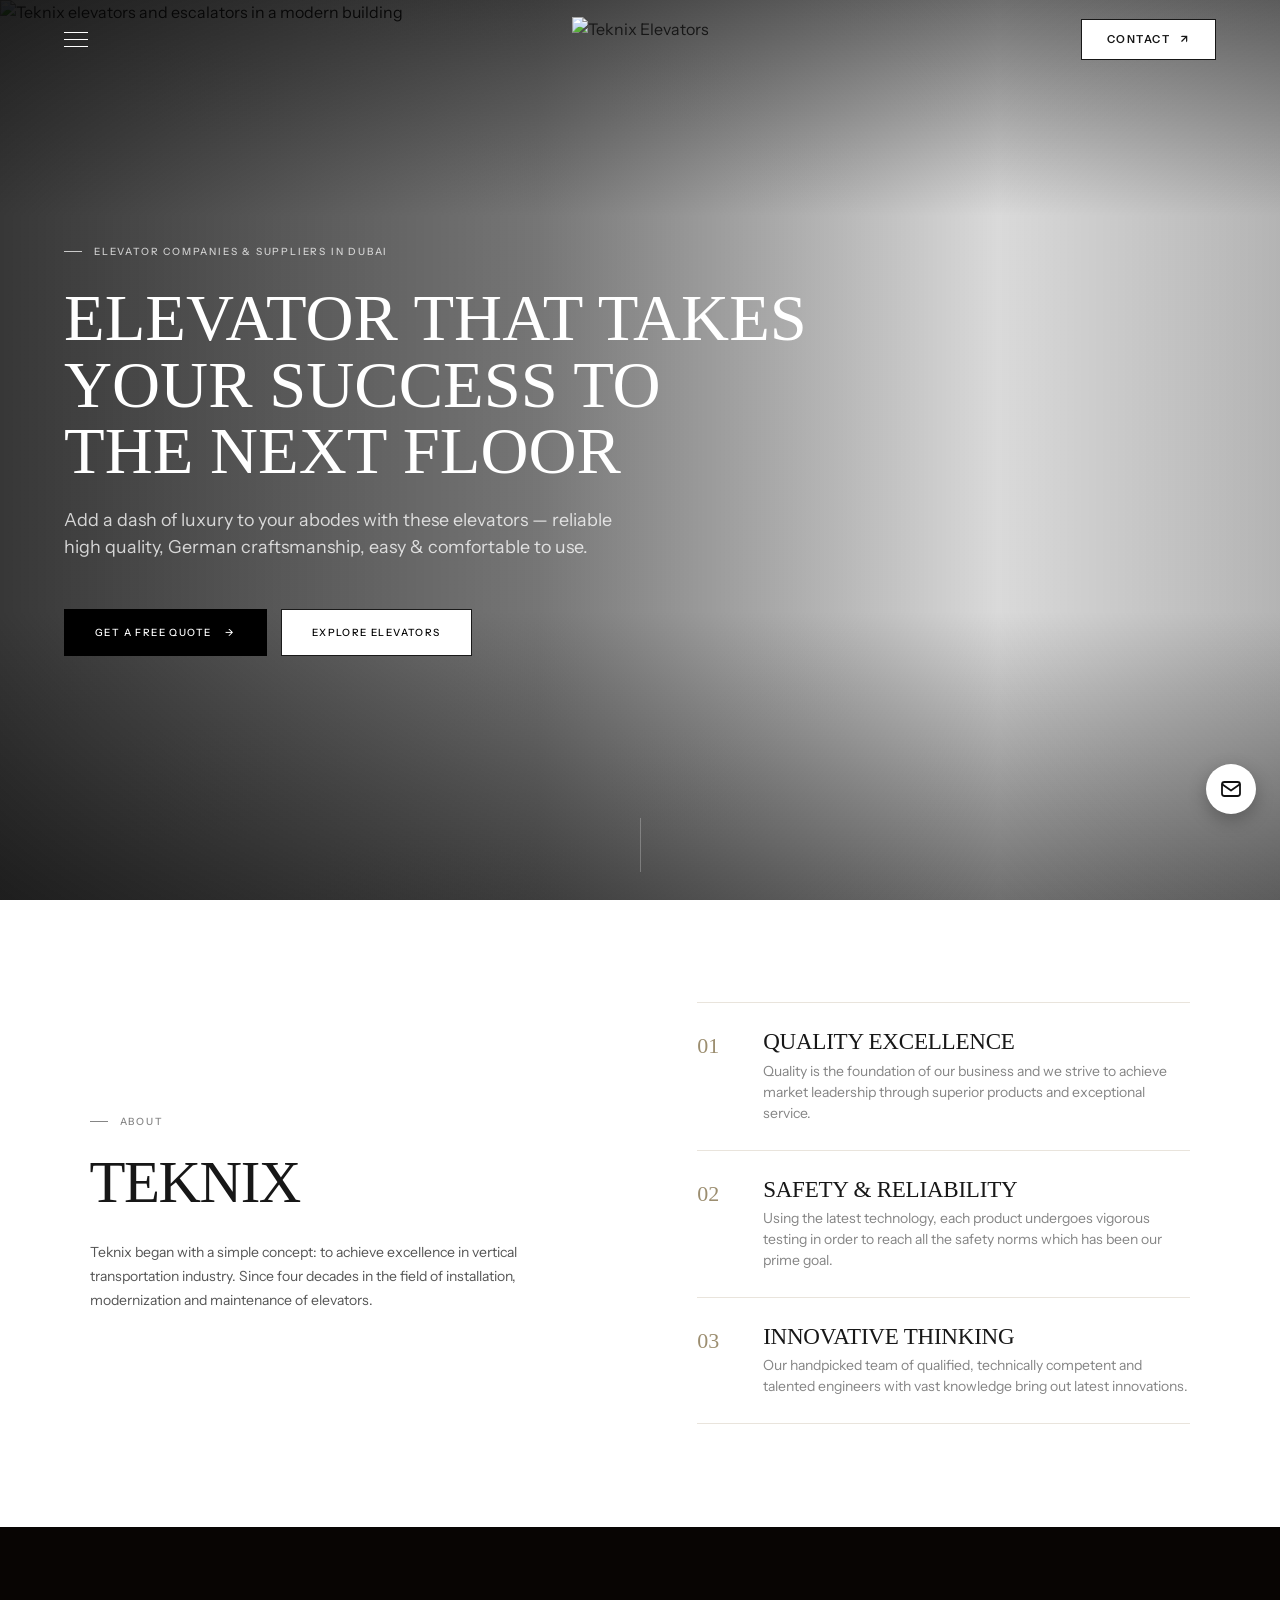
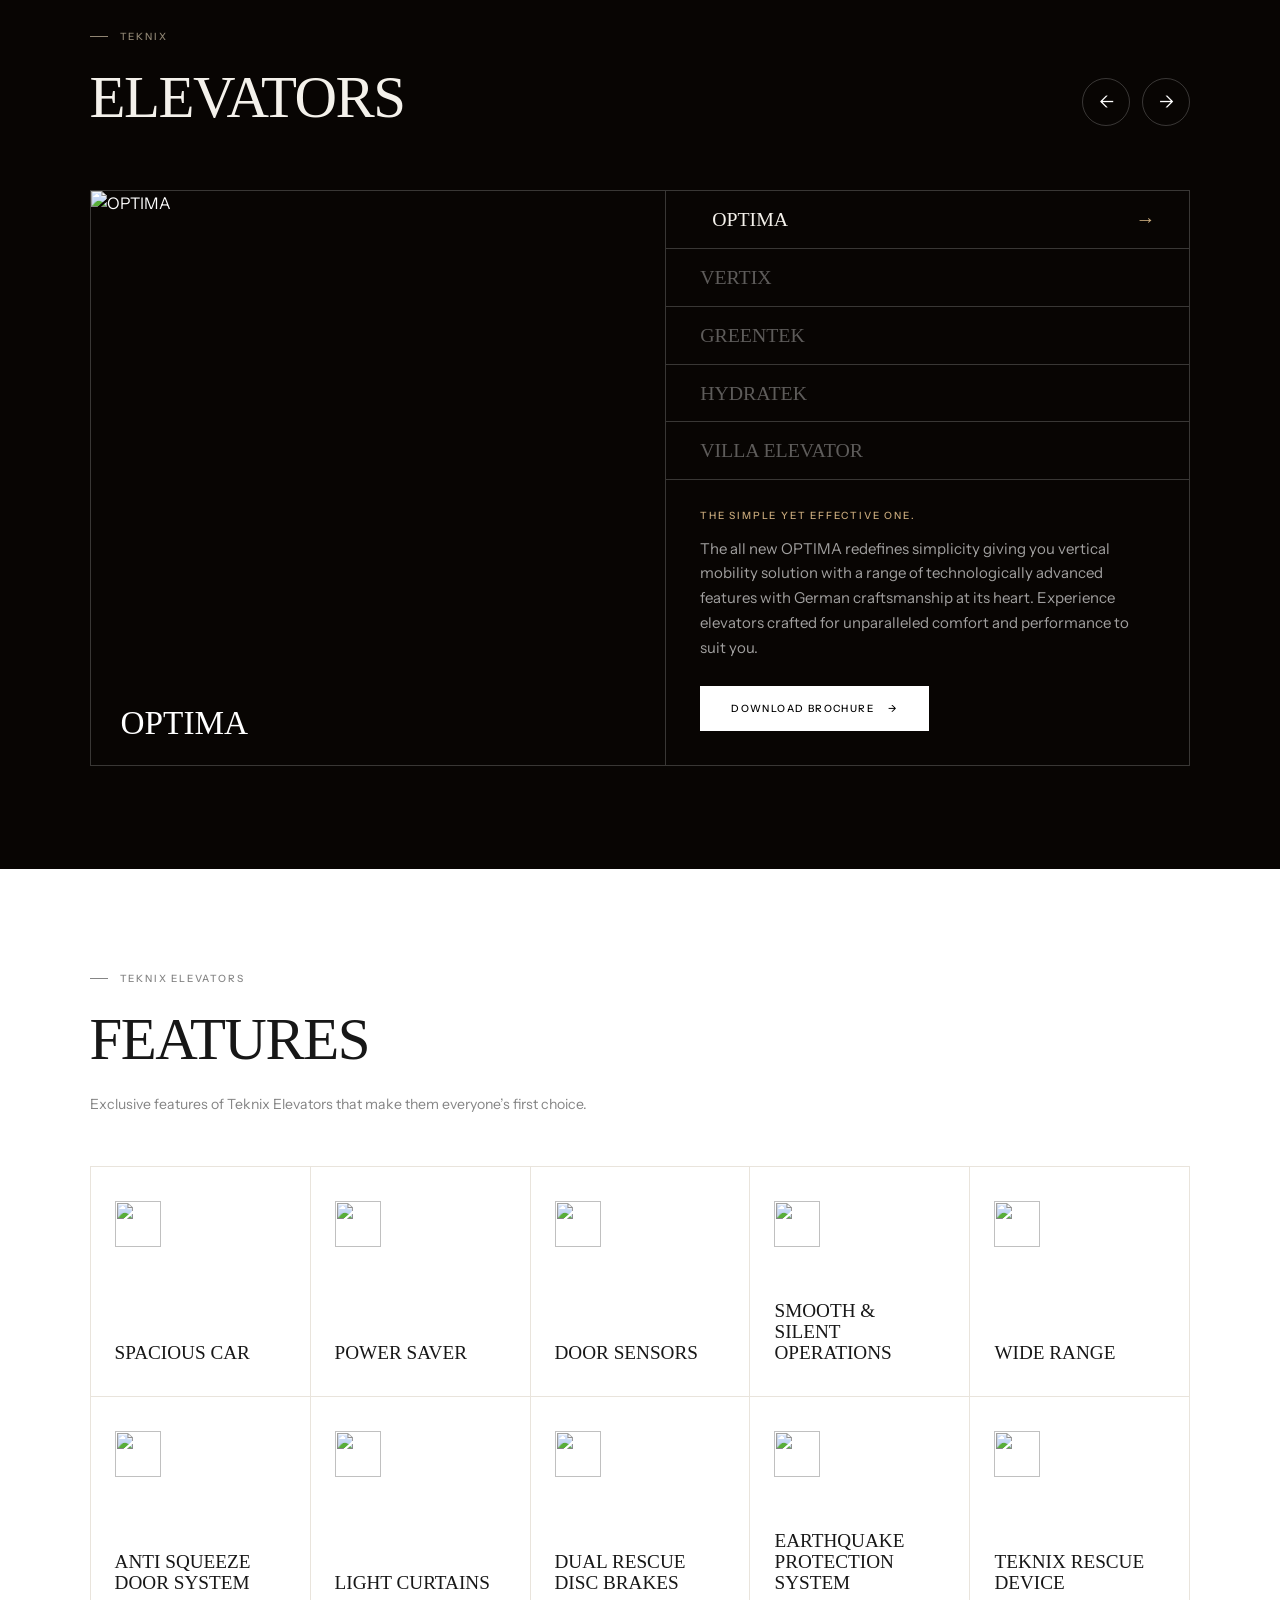
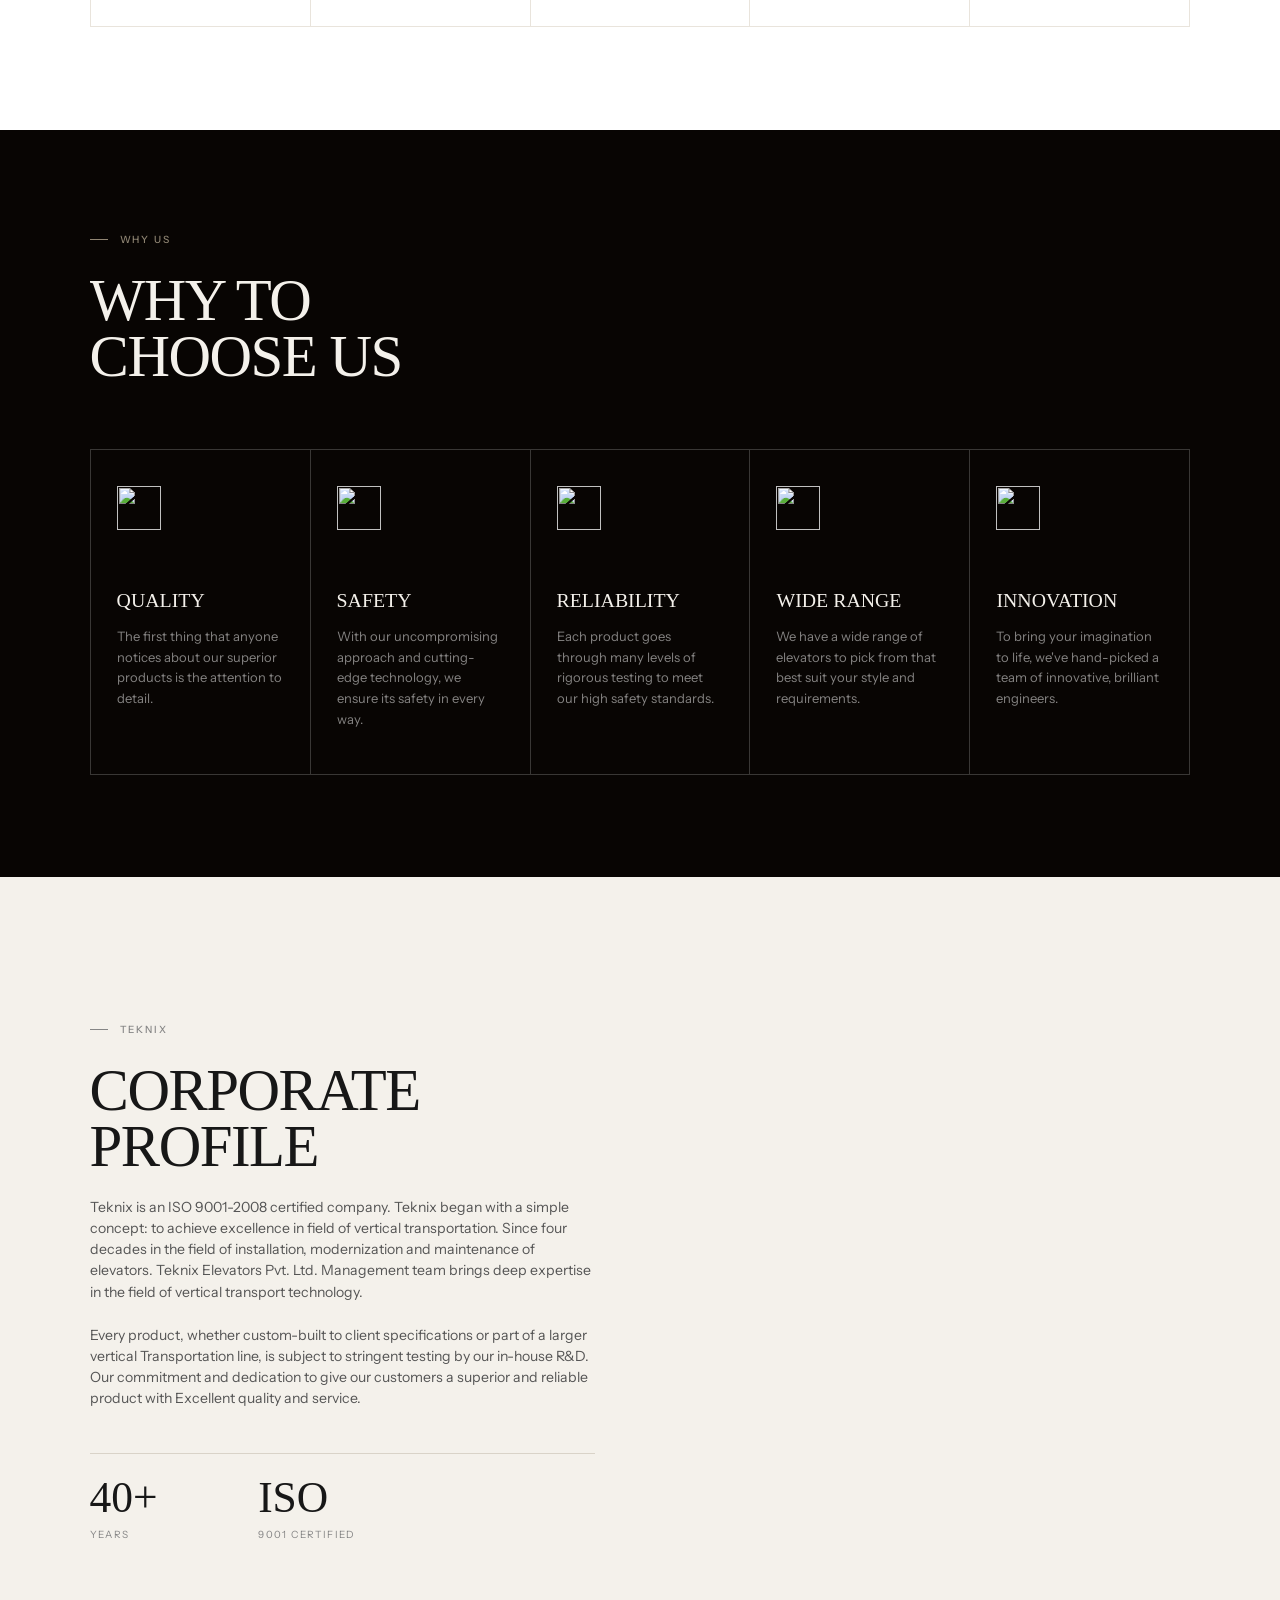
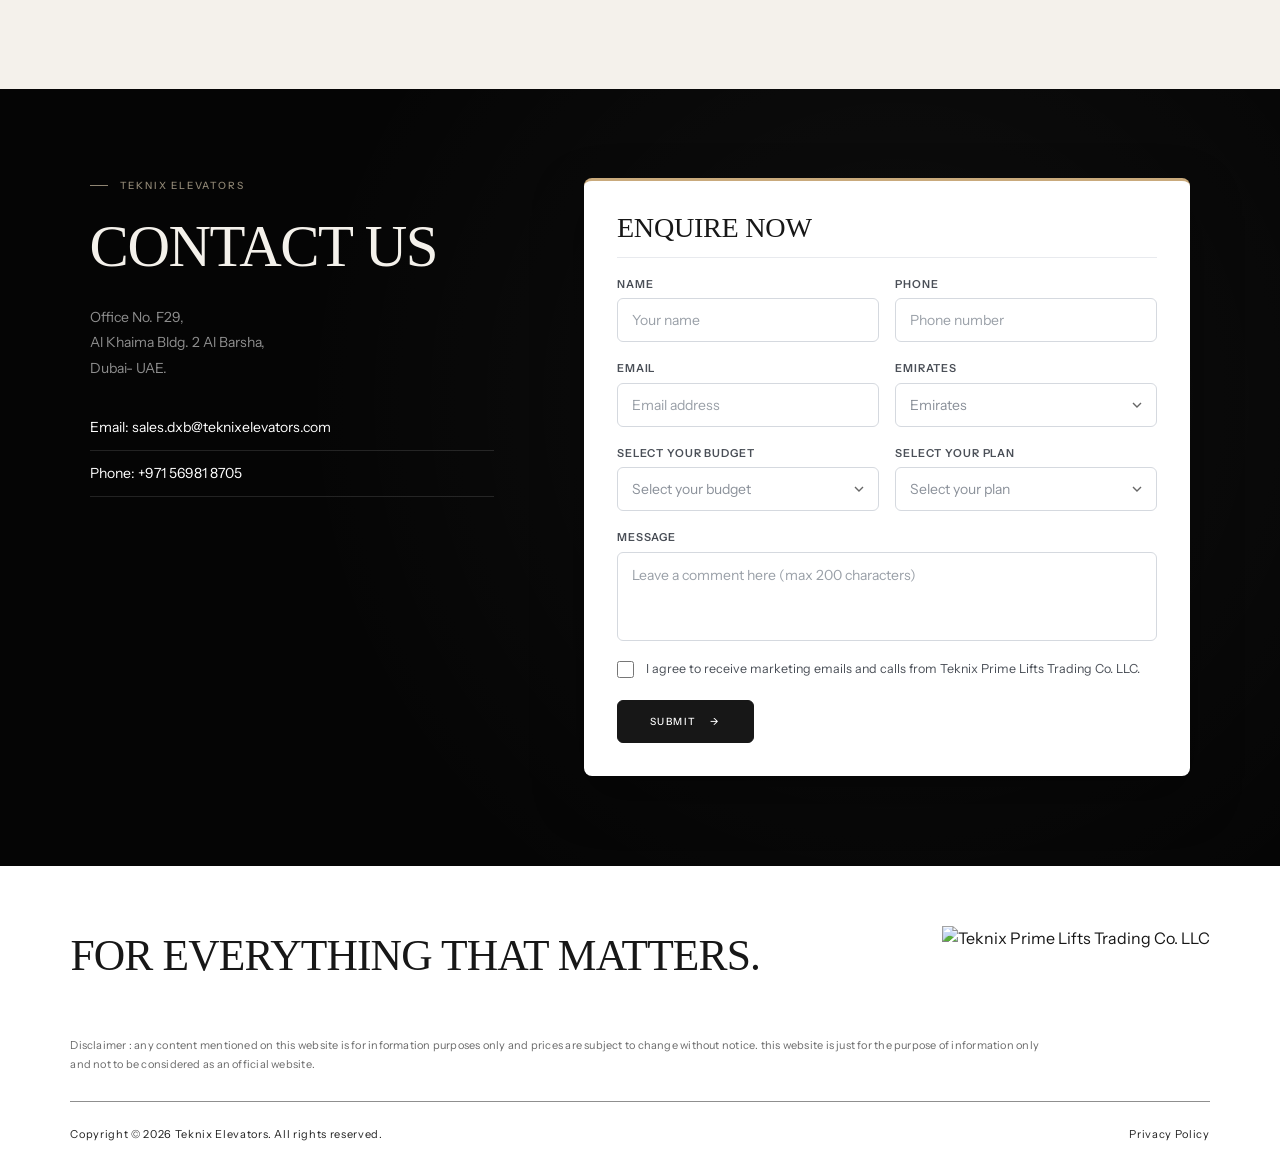
==== index.html @ 10944f8e "Changes completed" ====
<!DOCTYPE html>
<html lang="en">

<head>
    <meta charset="UTF-8">
    <meta name="viewport" content="width=device-width, initial-scale=1, viewport-fit=cover">
    <title>Elevator Companies In Dubai | Elevator Suppliers In Dubai</title>
    <meta name="description"
        content="Teknix Elevators is recognized among the top elevator companies in Dubai, UAE, known for high-quality products and reliable service,leading choice in the industry.">
    <meta name="keywords"
        content="elevator companies in Dubai,best elevator companies in dubai,Dubai Elevator Companies,Lift Suppliers In Dubai,commercial elevator companies in dubai,UAE Elevator companies">
    <meta name="robots" content="index,follow">
    <meta name="theme-color" content="#050505">
    <link rel="canonical" href="https://www.teknixelevators.com/uae_official_landingpage/" />

    <!-- Google tag (gtag.js) -->
    <script async src="https://www.googletagmanager.com/gtag/js?id=AW-11090469169"></script>
    <script>
        window.dataLayer = window.dataLayer || [];
        function gtag() { dataLayer.push(arguments); }
        gtag('js', new Date());
        gtag('config', 'AW-11090469169');
    </script>
    <!-- Taboola Pixel Code -->
    <script type='text/javascript'>
        window._tfa = window._tfa || [];
        window._tfa.push({notify: 'event', name: 'page_view', id: 1635290});
        !function (t, f, a, x) {
            if (!document.getElementById(x)) {
                t.async = 1; t.src = a; t.id = x; f.parentNode.insertBefore(t, f);
            }
        }(document.createElement('script'),
            document.getElementsByTagName('script')[0],
            '//cdn.taboola.com/libtrc/unip/1635290/tfa.js',
            'tb_tfa_script');
    </script>
    <!-- End of Taboola Pixel Code -->

    <link rel="preconnect" href="https://fonts.googleapis.com">
    <link rel="preconnect" href="https://fonts.gstatic.com" crossorigin>
    <link href="https://fonts.googleapis.com/css2?family=Instrument+Sans:wght@400;500;600;700&display=swap"
        rel="stylesheet">
    <link rel="preload" as="image" href="./icons/hero-banner.webp">
    <link rel="stylesheet" href="./style.css">
    <link rel="icon" href="./favicon.png" type="image/png">
    <link rel="shortcut icon" href="./favicon.ico" type="image/x-icon">
</head>

<body class="js-off">

    <!-- NAV -->
    <header class="nav" id="nav" data-s="top">
        <button class="burger" id="burger" aria-label="Open menu"><i></i><i></i><i></i></button>
        <a href="#top" class="logo" aria-label="Teknix Elevators"><img src="./icons/logo.png" alt="Teknix Elevators"></a>
        <a href="#contact" class="nc open-form"><span>CONTACT</span><span>↗</span></a>
    </header>
    <div class="drawer" id="drawer">
        <div class="bd" data-close></div>
        <aside class="pn">
            <div class="hd"><button class="cls" data-close aria-label="Close menu"><i></i><i></i></button><img
                    src="./icons/footer-logo.png" alt="Teknix" height="40"></div>
            <ul>
                <li><a href="#top" data-close>Home</a></li>
                <li><a href="#about" data-close>About</a></li>
                <li><a href="#elevators" data-close>Elevators</a></li>
                <li><a href="#features" data-close>Features</a></li>
                <li><a href="#why" data-close>Why Us</a></li>
                <li><button class="open-form" data-close>Contact</button></li>
            </ul>
        </aside>
    </div>

    <main id="top">
        <!-- HERO -->
        <section class="hero">
            <div class="bg"><img src="./icons/hero-banner.webp" alt="Teknix elevators and escalators in a modern building"></div>
            <div class="in">
                <div class="eyebrow rv">Elevator Companies &amp; Suppliers in Dubai</div>
                <h1 class="ln"><span class="mask"><span style="--i:0">Elevator that takes</span></span><span class="mask"><span style="--i:1">your success to</span></span><span class="mask"><span style="--i:2">the next floor</span></span></h1>
                <p class="rv" style="--d:.3s">Add a dash of luxury to your abodes with these elevators — reliable high quality, German craftsmanship, easy &amp; comfortable to use.</p>
                <div class="cta rv" style="--d:.45s">
                    <button class="btn blk open-form"><span class="l">Get a Free Quote</span><span
                            class="ar l">→</span></button>
                    <a href="#elevators" class="btn"><span class="l">Explore Elevators</span></a>
                </div>
            </div>
            <span class="scroll"></span>
        </section>

        <!-- ABOUT -->
        <section class="sec welcome" id="about">
            <div class="copy">
                <div class="eyebrow rv">About</div>
                <h2 class="t ln"><span class="mask"><span style="--i:0">Teknix</span></span></h2>
                <p class="rv">Teknix began with a simple concept: to achieve excellence in vertical transportation industry. Since four decades in the field of installation, modernization and maintenance of elevators.</p>
            </div>
            <div class="pillars">
                <div class="pillar rv"><b>01</b>
                    <h3>Quality Excellence</h3>
                    <p>Quality is the foundation of our business and we strive to achieve market leadership through superior products and exceptional service.</p>
                </div>
                <div class="pillar rv" style="--d:.1s"><b>02</b>
                    <h3>Safety &amp; Reliability</h3>
                    <p>Using the latest technology, each product undergoes vigorous testing in order to reach all the safety norms which has been our prime goal.</p>
                </div>
                <div class="pillar rv" style="--d:.2s"><b>03</b>
                    <h3>Innovative Thinking</h3>
                    <p>Our handpicked team of qualified, technically competent and talented engineers with vast knowledge bring out latest innovations.</p>
                </div>
            </div>
        </section>

        <section class="sec dark prod" id="elevators" data-viewer="elv">
            <div class="head">
                <div>
                    <div class="eyebrow rv">Teknix</div>
                    <h2 class="t ln"><span class="mask"><span style="--i:0">Elevators</span></span></h2>
                </div>
                <div class="ctl rv"><button class="vprev" aria-label="Previous">←</button><button class="vnext" aria-label="Next">→</button></div>
            </div>
            <div class="pgrid rv">
                <div class="pimg"><img class="vimg" src="./icons/elv-1.webp" alt="OPTIMA" loading="lazy">
                    <div class="tag">OPTIMA</div>
                </div>
                <div class="pinfo">
                    <ul class="tabs" role="tablist"><li role="tab" tabindex="0" data-i="0" data-img="./icons/elv-1.webp" class="on">OPTIMA</li><li role="tab" tabindex="0" data-i="1" data-img="./icons/elv-2.webp">VERTIX</li><li role="tab" tabindex="0" data-i="2" data-img="./icons/elv-3.webp">GREENTEK</li><li role="tab" tabindex="0" data-i="3" data-img="./icons/elv-4.webp">HYDRATEK</li><li role="tab" tabindex="0" data-i="4" data-img="./icons/elv-5.webp">VILLA ELEVATOR</li></ul>
                    <div class="pdesc">
                        <div class="pstack"><div class="pd on"><span class="sub">The simple yet effective one.</span>The all new OPTIMA redefines simplicity giving you vertical mobility solution with a range of technologically advanced features with German craftsmanship at its heart. Experience elevators crafted for unparalleled comfort and performance to suit you.</div><div class="pd"><span class="sub">Where technology meets comfort.</span>The all new next generation enviro-friendly VERTIX range of elevators from Teknix in collaboration with SRH aufzuge GmbH brings you the ultimate German technology and craftsmanship with all the essential features and giving you an unparalleled comfort ride.</div><div class="pd"><span class="sub">Time to see the world from a new perspective.</span>Teknix GREENTEK is a new generation elevators made with finest German craftsmanship and years of research and development that has gone into the minutest detail to make it technological marvel.</div><div class="pd"><span class="sub">Fluidic and stylish elevator ride.</span>Teknix Hydratek is a new Generation vertical transportation system based on advanced progressive Fluid dynamics, researched and developed with the finest German Technology and Italian Craftsmanship.</div><div class="pd"><span class="sub">Dive into luxury and comfort.</span>TEKNIX VILLA ELEVATORS are specially designed for residential use; incorporating a mix of technology, aesthetics and craftsmanship to provide an essential service to homes whose residents have impaired mobility.</div></div>
                        <button class="btn wht open-form"><span class="l">Download Brochure</span><span class="ar l">→</span></button>
                    </div>
                </div>
            </div>
        </section>

        <!-- FEATURES -->
        <section class="sec" id="features">
            <div class="eyebrow rv">Teknix Elevators</div>
            <h2 class="t ln"><span class="mask"><span style="--i:0">Features</span></span></h2>
            <p class="lede rv">Exclusive features of Teknix Elevators that make them everyone’s first choice.</p>
            <div class="fgrid">
                <div class="fc rv"><span class="ic"><img class="d" src="./icons/feature1.png" alt=""><img class="l" src="./icons/feature1-l.png" alt=""></span>
                    <h3>Spacious Car</h3>
                </div>
                <div class="fc rv" style="--d:0.05s"><span class="ic"><img class="d" src="./icons/feature2.png" alt=""><img class="l" src="./icons/feature2-l.png" alt=""></span>
                    <h3>Power Saver</h3>
                </div>
                <div class="fc rv" style="--d:0.1s"><span class="ic"><img class="d" src="./icons/feature3.png" alt=""><img class="l" src="./icons/feature3-l.png" alt=""></span>
                    <h3>Door Sensors</h3>
                </div>
                <div class="fc rv" style="--d:0.15s"><span class="ic"><img class="d" src="./icons/feature4.png" alt=""><img class="l" src="./icons/feature4-l.png" alt=""></span>
                    <h3>Smooth &amp; Silent operations</h3>
                </div>
                <div class="fc rv" style="--d:0.2s"><span class="ic"><img class="d" src="./icons/feature5.png" alt=""><img class="l" src="./icons/feature5-l.png" alt=""></span>
                    <h3>Wide Range</h3>
                </div>
                <div class="fc rv"><span class="ic"><img class="d" src="./icons/feature6.png" alt=""><img class="l" src="./icons/feature6-l.png" alt=""></span>
                    <h3>Anti Squeeze Door System</h3>
                </div>
                <div class="fc rv" style="--d:0.05s"><span class="ic"><img class="d" src="./icons/feature7.png" alt=""><img class="l" src="./icons/feature7-l.png" alt=""></span>
                    <h3>Light Curtains</h3>
                </div>
                <div class="fc rv" style="--d:0.1s"><span class="ic"><img class="d" src="./icons/feature8.png" alt=""><img class="l" src="./icons/feature8-l.png" alt=""></span>
                    <h3>Dual rescue disc brakes</h3>
                </div>
                <div class="fc rv" style="--d:0.15s"><span class="ic"><img class="d" src="./icons/feature9.png" alt=""><img class="l" src="./icons/feature9-l.png" alt=""></span>
                    <h3>Earthquake Protection System</h3>
                </div>
                <div class="fc rv" style="--d:0.2s"><span class="ic"><img class="d" src="./icons/feature10.png" alt=""><img class="l" src="./icons/feature10-l.png" alt=""></span>
                    <h3>Teknix rescue device</h3>
                </div>
            </div>
        </section>

        <!-- WHY -->
        <section class="sec dark" id="why">
            <div class="eyebrow rv">Why Us</div>
            <h2 class="t ln"><span class="mask"><span style="--i:0">Why To</span></span><span class="mask"><span style="--i:1">Choose Us</span></span></h2>
            <div class="wgrid">
                <div class="wc rv"><img src="./icons/why1.png" alt="">
                    <h3>Quality</h3>
                    <p>The first thing that anyone notices about our superior products is the attention to detail.</p>
                </div>
                <div class="wc rv" style="--d:0.07s"><img src="./icons/why2.png" alt="">
                    <h3>Safety</h3>
                    <p>With our uncompromising approach and cutting-edge technology, we ensure its safety in every way.</p>
                </div>
                <div class="wc rv" style="--d:0.14s"><img src="./icons/why3.png" alt="">
                    <h3>Reliability</h3>
                    <p>Each product goes through many levels of rigorous testing to meet our high safety standards.</p>
                </div>
                <div class="wc rv" style="--d:0.21s"><img src="./icons/why4.png" alt="">
                    <h3>Wide range</h3>
                    <p>We have a wide range of elevators to pick from that best suit your style and requirements.</p>
                </div>
                <div class="wc rv" style="--d:0.28s"><img src="./icons/why5.png" alt="">
                    <h3>Innovation</h3>
                    <p>To bring your imagination to life, we've hand-picked a team of innovative, brilliant engineers.</p>
                </div>
            </div>
        </section>

        <!-- CORPORATE -->
        <section class="sec corp" id="corporate">
            <div class="txt">
                <div class="eyebrow rv">Teknix</div>
                <h2 class="t ln"><span class="mask"><span style="--i:0">Corporate</span></span><span class="mask"><span style="--i:1">Profile</span></span></h2>
                <p class="rv">Teknix is an ISO 9001-2008 certified company. Teknix began with a simple concept: to achieve excellence in field of vertical transportation. Since four decades in the field of installation, modernization and maintenance of elevators. Teknix Elevators Pvt. Ltd. Management team brings deep expertise in the field of vertical transport technology.</p>
                <p class="rv">Every product, whether custom-built to client specifications or part of a larger vertical Transportation line, is subject to stringent testing by our in-house R&amp;D. Our commitment and dedication to give our customers a superior and reliable product with Excellent quality and service.</p>
                <div class="stats rv">
                    <div><b>40+</b><span>Years</span></div>
                    <div><b>ISO</b><span>9001 Certified</span></div>
                </div>
            </div>
            <div class="im ri" data-ri><img src="./icons/corp-profile.webp" alt="People using Teknix elevators" loading="lazy"></div>
        </section>

        <!-- CONTACT -->
        <section class="contact" id="contact">
            <div class="cinfo">
                <div class="eyebrow rv" style="color:rgba(190,177,153,.75)">Teknix Elevators</div>
                <h2 class="t ln" style="color:var(--cream)"><span class="mask"><span style="--i:0">Contact Us</span></span></h2>
                <address class="rv">Office No. F29,<br>Al Khaima Bldg. 2 Al Barsha,<br>Dubai- UAE.</address>
                <div class="rv">
                    <a class="row" href="mailto:sales.dxb@teknixelevators.com">Email: sales.dxb@teknixelevators.com</a>
                    <a class="row" href="tel:+971569818705">Phone: +971 56981 8705</a>
                </div>
            </div>
            <form class="form rv" id="footer-form" name="footer-form" novalidate></form>
        </section>
    </main>

    <!-- FOOTER -->
    <footer class="foot">
        <div class="top">
            <h2>For everything that matters.</h2><img src="./icons/footer-logo.png" alt="Teknix Prime Lifts Trading Co. LLC">
        </div>
        <p class="disc">Disclaimer : any content mentioned on this website is for information purposes only and prices are subject to change without notice. this website is just for the purpose of information only and not to be considered as an official website.</p>
        <div class="bot"><span>Copyright © 2026 Teknix Elevators. All rights reserved.</span><a
                href="https://www.teknixelevators.com/privacy-policy" target="_blank" rel="noopener">Privacy Policy</a>
        </div>
    </footer>

    <!-- POPUP FORM -->
    <div class="mo" id="modal" aria-hidden="true">
        <div class="mc" role="dialog" aria-modal="true" aria-label="Enquire Now">
            <button class="mx" id="mx" aria-label="Close">×</button>
            <div class="eyebrow" style="color:rgba(190,177,153,.75)">Brochure &amp; Quote</div>
            <h2>Enquire Now</h2>
            <p>Share a few details and our team will get back to you.</p>
            <form class="form" id="popup-form" name="popup-form" novalidate></form>
        </div>
    </div>

    <button class="mail open-form" type="button" aria-label="Send an enquiry">
        <svg viewBox="0 0 24 24" width="24" height="24" fill="none" stroke="#111" stroke-width="1.8"
            stroke-linecap="round" stroke-linejoin="round">
            <rect x="3" y="5" width="18" height="14" rx="2.5" />
            <path d="M3.5 7.5l8.5 6 8.5-6" />
        </svg>
    </button>

    <script src="./script.js"></script>
</body>

</html>
---- style.css ----
@font-face {
    font-family: "Alta";
    src: url("./fonts/Alta_light.otf") format("opentype");
    font-weight: 300;
    font-display: swap
}

@font-face {
    font-family: "Alta";
    src: url("./fonts/Alta_regular.otf") format("opentype");
    font-weight: 400;
    font-display: swap
}

:root {
    --ink: #171717;
    --dark: #080503;
    --black: #050505;
    --cream: #f4f1eb;
    --gold: #9c8e70;
    --gold2: #c9aa7c;
    --mute: #858585;
    --line: rgba(255, 255, 255, .2);
    --ease: cubic-bezier(.22, 1, .36, 1);
    --ease2: cubic-bezier(.65, 0, .35, 1);
    --serif: "Alta", serif;
    --sans: "Instrument Sans", sans-serif;
    --pad: clamp(24px, 7vw, 135px)
}

* {
    margin: 0;
    padding: 0;
    box-sizing: border-box
}

html {
    scroll-behavior: smooth;
    -webkit-text-size-adjust: 100%
}

body {
    font-family: var(--sans);
    color: var(--ink);
    background: #fff;
    overflow-x: hidden;
    line-height: 1.5
}

img {
    display: block;
    max-width: 100%
}

a {
    color: inherit;
    text-decoration: none
}

button {
    font-family: inherit;
    cursor: pointer
}

body.lock {
    overflow: hidden
}

/* shared */
.eyebrow {
    display: flex;
    align-items: center;
    gap: 12px;
    font-size: 10px;
    letter-spacing: .18em;
    text-transform: uppercase;
    font-weight: 500;
    color: var(--mute);
    margin-bottom: 26px
}

.eyebrow:before {
    content: "";
    width: 18px;
    height: 1px;
    background: currentColor
}

.dark .eyebrow {
    color: rgba(190, 177, 153, .75)
}

.center .eyebrow {
    justify-content: center
}

.center .eyebrow:after {
    content: "";
    width: 18px;
    height: 1px;
    background: currentColor
}

h2.t {
    font-family: var(--serif);
    font-weight: 400;
    text-transform: uppercase;
    font-size: clamp(40px, 4.6vw, 76px);
    line-height: .95;
    letter-spacing: -.025em
}

.dark {
    background: var(--dark);
    color: #fff
}

.dark h2.t {
    color: var(--cream)
}

.sec {
    padding: clamp(70px, 8vw, 140px) var(--pad)
}

.lede {
    font-size: clamp(14px, 1.1vw, 17px);
    color: var(--mute);
    max-width: 520px;
    margin-top: 26px
}

.dark .lede {
    color: rgba(255, 255, 255, .55)
}

.mask {
    display: block;
    overflow: hidden
}

.mask>span {
    display: block
}

.btn {
    position: relative;
    display: inline-flex;
    align-items: center;
    justify-content: center;
    gap: 14px;
    overflow: hidden;
    isolation: isolate;
    border: 1px solid #1a1a1a;
    background: #fff;
    color: #000;
    padding: 15px 30px;
    font-size: 10px;
    font-weight: 500;
    letter-spacing: .14em;
    text-transform: uppercase;
    transition: color .4s, background .4s, transform .35s
}

.btn .fill {
    position: absolute;
    z-index: -1;
    width: 250%;
    aspect-ratio: 1;
    border-radius: 50%;
    background: #1a1a1a;
    transform: translate(-50%, -50%) scale(0);
    pointer-events: none
}

.btn span.l {
    position: relative
}

.btn .ar {
    transition: transform .35s
}

.btn:hover .ar {
    transform: translateX(5px)
}

.btn:hover {
    color: #fff
}

.btn.blk {
    background: #000;
    color: #fff;
    border-color: #000
}

.btn.blk .fill {
    background: #fff
}

.btn.blk:hover {
    color: #000
}

.btn.wht {
    border-color: #fff
}

.dark .btn.wht:hover {
    color: #fff;
    border-color: #fff
}

.dark .btn.wht .fill {
    background: #000
}

/* nav */
.nav {
    position: fixed;
    inset: 0 0 auto 0;
    height: 80px;
    padding: 0 5%;
    display: grid;
    grid-template-columns: 1fr auto 1fr;
    align-items: center;
    z-index: 2000;
    transition: transform .55s var(--ease2), background .4s, border-color .4s;
    border-bottom: 1px solid transparent
}

.nav[data-s=hidden] {
    transform: translateY(-100%)
}

.nav[data-s=revealed] {
    background: var(--black);
    border-color: rgba(255, 255, 255, .08)
}

.nav .logo img {
    height: 44px;
    width: auto
}

.nav .logo .w {
    display: none
}

.nav[data-s=revealed] .logo .w {
    display: block
}

.nav[data-s=revealed] .logo .b {
    display: none
}

.burger {
    width: 32px;
    height: 32px;
    display: flex;
    flex-direction: column;
    justify-content: center;
    align-items: flex-start;
    gap: 6px;
    background: none;
    border: 0
}

.burger i {
    display: block;
    width: 24px;
    height: 1px;
    background: #111;
    transition: width .35s, background .3s
}

.burger:hover i:nth-child(2) {
    width: 15px
}

.nav[data-s=revealed] .burger i {
    background: #fff
}

.nc {
    justify-self: end;
    display: inline-flex;
    align-items: center;
    gap: 10px;
    padding: 11px 25px;
    border: 1px solid #171717;
    background: #fff;
    color: #171717;
    font-size: 11px;
    font-weight: 600;
    letter-spacing: .14em;
    position: relative;
    overflow: hidden;
    transition: border-color .5s, color .4s
}

.nc:before {
    content: "";
    position: absolute;
    inset: 0;
    background: #171717;
    transform: scaleX(0);
    transform-origin: left;
    transition: transform .5s var(--ease2)
}

.nc span {
    position: relative
}

.nc:hover:before {
    transform: scaleX(1)
}

.nc:hover {
    color: #fff
}

.drawer {
    position: fixed;
    inset: 0;
    z-index: 2100;
    visibility: hidden
}

.drawer .bd {
    position: absolute;
    inset: 0;
    background: rgba(5, 5, 5, .5);
    opacity: 0;
    transition: opacity .5s
}

.drawer .pn {
    position: absolute;
    inset: 0 auto 0 0;
    width: 460px;
    max-width: 100%;
    background: #fff;
    transform: translateX(-100%);
    transition: transform .8s var(--ease2);
    padding: 0 32px;
    display: flex;
    flex-direction: column
}

.drawer.open {
    visibility: visible
}

.drawer.open .bd {
    opacity: 1
}

.drawer.open .pn {
    transform: none
}

.drawer .hd {
    height: 80px;
    display: flex;
    align-items: center;
    gap: 20px
}

.cls {
    width: 32px;
    height: 32px;
    position: relative;
    background: none;
    border: 0
}

.cls i {
    position: absolute;
    left: 5px;
    top: 50%;
    width: 22px;
    height: 1px;
    background: #171717;
    transform: rotate(45deg)
}

.cls i+i {
    transform: rotate(-45deg)
}

.drawer ul {
    list-style: none;
    margin: 18px 0 0 52px
}

.drawer li {
    border-bottom: 1px solid #ececec
}

.drawer li a,
.drawer li button {
    display: block;
    width: 100%;
    text-align: left;
    background: none;
    border: 0;
    padding: 18px 0;
    font-family: var(--serif);
    font-weight: 300;
    font-size: clamp(24px, 2vw, 30px);
    text-transform: uppercase;
    letter-spacing: -.01em;
    color: #171717;
    transition: color .3s, padding .4s var(--ease)
}

.drawer li a:hover,
.drawer li button:hover {
    color: var(--gold);
    padding-left: 8px
}

/* hero */
.hero {
    position: relative;
    min-height: 100vh;
    min-height: 100svh;
    display: flex;
    align-items: center;
    overflow: hidden
}

.hero .bg {
    position: absolute;
    inset: 0
}

.hero .bg img {
    width: 100%;
    height: 100%;
    object-fit: cover;
    object-position: center;
    transform: scale(1.15);
    animation: settle 2s var(--ease) forwards
}

@keyframes settle {
    to {
        transform: scale(1)
    }
}

.hero:after {
    content: "";
    position: absolute;
    inset: 0;
    background: radial-gradient(circle at 75% 45%, transparent, rgba(0, 0, 0, .04) 35%, rgba(0, 0, 0, .4)), linear-gradient(to bottom, rgba(255, 255, 255, .2), transparent 45%, rgba(0, 0, 0, .35))
}

.hero .in {
    position: relative;
    z-index: 2;
    padding: 0px 0 0px clamp(24px, 5vw, 180px);
    padding-right: 24px;
    max-width: 1200px
}

.hero .eyebrow {
    color: #ffffffa1
}

.hero h1 {
    font-family: var(--serif);
    font-weight: 400;
    text-transform: uppercase;
    font-size: clamp(40px, 5.6vw, 92px);
    line-height: 1;
    color: #ffffff
}

.hero p {
    font-size: clamp(15px, 1.4vw, 20px);
    color: rgba(255, 255, 255, .6);
    margin: 22px 0 32px;
    max-width: 520px
}

.hero .cta {
    display: flex;
    flex-wrap: wrap;
    gap: 14px;
    margin-top: 3rem;
}

.scroll {
    position: absolute;
    z-index: 2;
    left: 50%;
    bottom: 28px;
    width: 1px;
    height: 54px;
    background: rgba(0, 0, 0, .2);
    overflow: hidden
}

.scroll:after {
    content: "";
    position: absolute;
    left: 0;
    top: -100%;
    width: 1px;
    height: 100%;
    background: #000;
    animation: sc 2s var(--ease2) infinite
}

@keyframes sc {
    to {
        top: 100%
    }
}

/* welcome */
.welcome {
    display: grid;
    grid-template-columns: 1.05fr 1fr;
    gap: clamp(40px, 7vw, 130px);
    align-items: center;
    background: #fff
}

.pillars {
    display: flex;
    flex-direction: column
}

.pillar {
    padding: 26px 0;
    border-bottom: 1px solid #e9e4dc;
    display: grid;
    grid-template-columns: 48px 1fr;
    gap: 6px 18px
}

.pillar:first-child {
    border-top: 1px solid #e9e4dc
}

.pillar b {
    font-family: var(--serif);
    font-weight: 300;
    font-size: 22px;
    color: var(--gold);
    grid-row: span 2
}

.pillar h3 {
    font-family: var(--serif);
    font-weight: 400;
    font-size: clamp(22px, 1.8vw, 28px);
    text-transform: uppercase;
    letter-spacing: -.01em;
    line-height: 1.1
}

.pillar p {
    font-size: 14px;
    color: var(--mute)
}

/* products */
.prod .head {
    display: flex;
    justify-content: space-between;
    align-items: flex-end;
    gap: 30px;
    margin-bottom: clamp(40px, 5vw, 80px)
}

.ctl {
    display: flex;
    gap: 12px
}

.ctl button {
    width: 48px;
    height: 48px;
    border-radius: 50%;
    border: 1px solid rgba(255, 255, 255, .2);
    background: none;
    color: #fff;
    font-size: 18px;
    transition: background .35s, color .35s
}

.ctl button:hover {
    background: #fff;
    color: #000
}

.pgrid {
    display: grid;
    grid-template-columns: 1.1fr 1fr;
    border: 1px solid var(--line)
}

.pimg {
    position: relative;
    aspect-ratio: 631/757;
    max-height: 760px;
    overflow: hidden;
    border-right: 1px solid var(--line)
}

.pimg img {
    position: absolute;
    inset: 0;
    width: 100%;
    height: 100%;
    object-fit: cover;
    transition: opacity .6s, transform 1.2s var(--ease)
}

.pimg:hover img {
    transform: scale(1.04)
}

.pimg:after {
    content: "";
    position: absolute;
    inset: 0;
    background: linear-gradient(to bottom, transparent 55%, rgba(8, 5, 3, .85))
}

.pimg .tag {
    position: absolute;
    z-index: 2;
    left: 30px;
    bottom: 26px;
    font-family: var(--serif);
    font-size: clamp(34px, 4vw, 60px);
    text-transform: uppercase;
    line-height: .95;
    transition: opacity .4s
}

.pinfo {
    display: flex;
    flex-direction: column;
    justify-content: space-between
}

.tabs {
    list-style: none
}

.tabs li {
    padding: 22px 34px;
    border-bottom: 1px solid var(--line);
    font-family: var(--serif);
    font-size: clamp(26px, 2.4vw, 40px);
    text-transform: uppercase;
    color: rgba(255, 255, 255, .35);
    cursor: pointer;
    display: flex;
    justify-content: space-between;
    transition: color .4s, padding .5s var(--ease)
}

.tabs li:after {
    content: "→";
    opacity: 0;
    transform: translateX(-10px);
    transition: .4s;
    font-family: Arial
}

.tabs li:hover {
    color: #fff
}

.tabs li.on {
    color: var(--cream);
    padding-left: 46px
}

.tabs li.on:after {
    opacity: 1;
    transform: none;
    color: var(--gold2)
}

.pdesc {
    padding: 34px
}

.pdesc p {
    font-size: 15px;
    color: rgba(255, 255, 255, .6);
    min-height: 96px;
    max-width: 480px;
    margin-bottom: 26px;
    transition: opacity .35s
}

/* features */
.fgrid {
    display: grid;
    grid-template-columns: repeat(5, 1fr);
    border-top: 1px solid #e9e4dc;
    border-left: 1px solid #e9e4dc;
    margin-top: clamp(40px, 5vw, 80px)
}

.fc {
    padding: clamp(26px, 2.6vw, 44px) 24px;
    border-right: 1px solid #e9e4dc;
    border-bottom: 1px solid #e9e4dc;
    min-height: 230px;
    display: flex;
    flex-direction: column;
    justify-content: space-between;
    transition: background .5s, color .5s
}

.fc img {
    width: 42px;
    height: 42px;
    transition: transform .5s var(--ease)
}

.fc h3 {
    font-family: var(--serif);
    font-weight: 400;
    font-size: clamp(19px, 1.5vw, 24px);
    line-height: 1.1;
    text-transform: uppercase
}

.fc:hover {
    background: var(--dark);
    color: #fff
}

.fc:hover img {
    transform: translateY(-4px)
}

.fcta {
    text-align: center;
    margin-top: 50px
}

/* why */
.wgrid {
    display: grid;
    grid-template-columns: repeat(5, 1fr);
    border-top: 1px solid var(--line);
    border-left: 1px solid var(--line);
    margin-top: clamp(40px, 5vw, 80px)
}

.wc {
    padding: 36px 26px 44px;
    border-right: 1px solid var(--line);
    border-bottom: 1px solid var(--line);
    transition: background .5s
}

.wc:hover {
    background: rgba(255, 255, 255, .04)
}

.wc img {
    width: 44px;
    height: 44px;
    margin-bottom: 60px
}

.wc h3 {
    font-family: var(--serif);
    font-weight: 400;
    font-size: clamp(24px, 2vw, 32px);
    text-transform: uppercase;
    margin-bottom: 12px;
    color: var(--cream)
}

.wc p {
    font-size: 13px;
    color: rgba(255, 255, 255, .5)
}

/* corporate */
.corp {
    background: var(--cream);
    display: grid;
    grid-template-columns: 1fr 1fr;
    gap: clamp(40px, 7vw, 130px);
    align-items: center
}

.corp .txt p {
    font-size: clamp(14px, 1.1vw, 16px);
    color: #555;
    margin-top: 22px;
    max-width: 560px
}

.stats {
    display: grid;
    grid-template-columns: repeat(3, 1fr);
    margin-top: 44px;
    border-top: 1px solid #d9d3c8
}

.stats div {
    padding-top: 22px
}

.stats b {
    display: block;
    font-family: var(--serif);
    font-weight: 300;
    font-size: clamp(38px, 3.4vw, 58px);
    line-height: 1
}

.stats span {
    font-size: 10px;
    letter-spacing: .14em;
    text-transform: uppercase;
    color: var(--mute)
}

.corp .im {
    aspect-ratio: 631/757;
    overflow: hidden;
    max-height: 680px;
    position: relative
}

.corp .im img {
    width: 100%;
    height: 100%;
    object-fit: cover
}

/* testimonials */
.test {
    display: grid;
    grid-template-columns: .8fr 1.2fr;
    gap: clamp(40px, 6vw, 110px);
    align-items: center;
    overflow: hidden;
    border-bottom: 1px solid #ffffff3b;
}

.tw {
    position: relative;
    min-height: 340px
}

.tc {
    position: absolute;
    inset: 0;
    opacity: 0;
    transform: translateX(40px);
    transition: opacity .8s, transform .9s var(--ease);
    pointer-events: none;
    border: 1px solid var(--line);
    padding: clamp(28px, 3.4vw, 56px)
}

.tc.on {
    opacity: 1;
    transform: none;
    pointer-events: auto
}

.tc q {
    display: block;
    font-family: var(--serif);
    font-weight: 300;
    font-size: clamp(20px, 1.9vw, 30px);
    line-height: 1.25;
    quotes: none;
    color: var(--cream)
}

.tc .st {
    color: var(--gold2);
    letter-spacing: .2em;
    font-size: 13px;
    margin-bottom: 22px
}

.tc .who {
    margin-top: 30px;
    font-size: 11px;
    letter-spacing: .16em;
    text-transform: uppercase;
    color: rgba(190, 177, 153, .8)
}

.tnav {
    display: flex;
    align-items: center;
    gap: 32px;
    margin-top: 44px
}

.dots {
    display: flex;
    gap: 10px;
    margin-top: 0
}

.dots i {
    padding: 12px 0;
    background-clip: content-box
}

.dots i {
    width: 26px;
    height: 1px;
    background: rgba(255, 255, 255, .25);
    cursor: pointer;
    transition: .4s;
    position: relative
}

.dots i.on {
    background-color: var(--gold2);
    width: 44px;
}

/* contact */
.contact {
    padding: clamp(72px, 7vw, 120px) var(--pad);
    background: var(--black);
    color: #fff;
    display: grid;
    grid-template-columns: .8fr 1.2fr;
    gap: clamp(40px, 7vw, 130px);
    position: relative
}

.contact:before {
    content: "";
    position: absolute;
    inset: 0;
    background: radial-gradient(circle at 70% 40%, rgba(255, 255, 255, .045), transparent 60%);
    pointer-events: none
}

.contact>* {
    position: relative
}

.cinfo address {
    font-style: normal;
    font-size: 14px;
    color: rgba(255, 255, 255, .55);
    margin: 30px 0 24px;
    line-height: 1.8
}

.cinfo a.row {
    display: block;
    font-size: 14px;
    color: #fff;
    padding: 12px 0;
    border-bottom: 1px solid rgba(255, 255, 255, .12);
    transition: color .3s, padding .4s var(--ease)
}

.cinfo a.row:hover {
    color: var(--gold2);
    padding-left: 8px
}

.social {
    display: flex;
    gap: 12px;
    margin-top: 30px
}

.social a {
    width: 38px;
    height: 38px;
    border: 1px solid rgba(255, 255, 255, .2);
    border-radius: 50%;
    display: flex;
    align-items: center;
    justify-content: center;
    transition: .3s
}

.social a:hover {
    border-color: var(--gold2);
    transform: translateY(-2px)
}

.social img {
    width: 16px;
    height: 16px;
    filter: invert(1)
}

.form {
    display: grid;
    grid-template-columns: 1fr 1fr;
    gap: 26px 24px
}

.fld {
    display: flex;
    flex-direction: column;
    gap: 9px
}

.fld.full {
    grid-column: 1/-1
}

.fld label {
    font-size: 12px;
    letter-spacing: .16em;
    font-weight: 500;
    color: rgba(255, 255, 255, .75);
    text-transform: uppercase
}

.fld input,
.fld select,
.fld textarea {
    width: 100%;
    background: transparent;
    border: 0;
    border-bottom: 1px solid rgba(255, 255, 255, .2);
    padding: 0 0 12px;
    color: #fff;
    font: 15px var(--sans);
    outline: 0;
    border-radius: 0;
    resize: none;
    appearance: none;
    -webkit-appearance: none;
    transition: border-color .3s
}

.fld select {
    background: url("data:image/svg+xml,%3Csvg xmlns='http://www.w3.org/2000/svg' width='10' height='6'%3E%3Cpath d='M1 1l4 4 4-4' stroke='%23999' fill='none'/%3E%3C/svg%3E") right 2px center no-repeat;
    cursor: pointer
}

.fld select option {
    color: #111
}

.fld select:invalid {
    color: rgba(255, 255, 255, .4)
}

.fld input:focus,
.fld select:focus,
.fld textarea:focus {
    border-color: var(--gold2)
}

.fld input::placeholder,
.fld textarea::placeholder {
    color: rgba(255, 255, 255, .3)
}

.fsub {
    grid-column: 1/-1;
    display: flex;
    align-items: center;
    gap: 20px;
    flex-wrap: wrap
}

.btn:disabled {
    opacity: .6;
    pointer-events: none
}

.note {
    font-size: 13px;
    font-weight: 600
}

.note.ok {
    color: #6fcf97
}

.note.er {
    color: #ff7b7b
}

/* footer */
.foot {
    background: #fff;
    padding: 60px 5.5% 0
}

.foot .top {
    display: flex;
    justify-content: space-between;
    align-items: center;
    gap: 30px;
    padding-bottom: 50px
}

.foot h2 {
    font-family: var(--serif);
    font-weight: 300;
    font-size: clamp(38px, 3.4vw, 64px);
    line-height: 1;
    text-transform: uppercase;
    letter-spacing: -.02em
}

.foot img {
    height: 60px;
    width: auto
}

.bot {
    display: flex;
    justify-content: space-between;
    gap: 16px;
    flex-wrap: wrap;
    padding: 24px 0;
    border-top: 1px solid #8f8f8f;
    font-size: 11px;
    letter-spacing: .06em;
    color: #222
}

.bot a:hover {
    opacity: .5
}

/* modal */
.mo {
    position: fixed;
    inset: 0;
    z-index: 3000;
    background: rgba(5, 5, 5, .7);
    display: flex;
    align-items: center;
    justify-content: center;
    padding: 20px;
    opacity: 0;
    visibility: hidden;
    transition: opacity .4s, visibility .4s
}

.mo.on {
    opacity: 1;
    visibility: visible
}

.mc {
    position: relative;
    background: var(--dark);
    color: #fff;
    width: min(720px, 100%);
    max-height: 92vh;
    overflow: auto;
    padding: clamp(30px, 4vw, 56px);
    transform: translateY(30px);
    transition: transform .7s var(--ease);
    border-top: 1px solid rgba(255, 255, 255, 0.478);
    border-right: 1px solid rgba(255, 255, 255, 0.478);
    border-bottom: 1px solid rgba(255, 255, 255, 0.478);
    border-left: 1px solid rgba(255, 255, 255, 0.478);
}

.mo.on .mc {
    transform: none
}

.mc h2 {
    font-family: var(--serif);
    font-weight: 400;
    font-size: clamp(30px, 3.4vw, 46px);
    text-transform: uppercase;
    line-height: 1;
    margin-bottom: 8px;
    color: var(--cream)
}

.mc>p {
    font-size: 13px;
    color: rgba(255, 255, 255, .5);
    margin-bottom: 30px
}

.mx {
    position: absolute;
    right: 18px;
    top: 18px;
    width: 36px;
    height: 36px;
    background: none;
    border: 0;
    color: #fff;
    font-size: 28px;
    font-weight: 200
}

.wa {
    position: fixed;
    right: 24px;
    bottom: 24px;
    width: 50px;
    height: 50px;
    border-radius: 50%;
    background: #25d366;
    display: flex;
    align-items: center;
    justify-content: center;
    z-index: 1500;
    box-shadow: 0 6px 18px rgba(0, 0, 0, .25);
    transition: transform .25s
}

.wa:hover {
    transform: scale(1.08)
}

/* reveal */
.rv {
    opacity: 0;
    transform: translateY(50px);
    transition: opacity 1s var(--ease), transform 1s var(--ease);
    transition-delay: var(--d, 0s)
}

.rv.in {
    opacity: 1;
    transform: none
}

.ln .mask>span {
    transform: translateY(105%);
    transition: transform 1.1s var(--ease);
    transition-delay: calc(var(--i, 0)*.12s)
}

.ln.in .mask>span {
    transform: none
}

.ri {
    clip-path: inset(0 0 100% 0);
    transition: clip-path 1.3s var(--ease2)
}

.ri.in {
    clip-path: inset(0)
}

.js-off .rv,
.js-off .ri {
    opacity: 1;
    transform: none;
    clip-path: none
}

@media(prefers-reduced-motion:reduce) {
    * {
        animation: none !important;
        transition-duration: .01s !important
    }

    .rv,
    .ri {
        opacity: 1;
        transform: none;
        clip-path: none
    }

    .ln .mask>span {
        transform: none
    }
}

/* responsive */
@media(max-width:1200px) {

    .fgrid,
    .wgrid {
        grid-template-columns: repeat(3, 1fr)
    }
}

@media(max-width:1024px) {

    .welcome,
    .corp,
    .test,
    .contact {
        grid-template-columns: 1fr
    }

    .pgrid {
        grid-template-columns: 1fr
    }

    .pimg {
        border-right: 0;
        border-bottom: 1px solid var(--line);
        aspect-ratio: 4/3;
        max-height: none
    }

    .corp .im {
        max-height: 520px;
        aspect-ratio: 4/3
    }

    .hero .in {
        max-width: 70%
    }
}

@media(max-width:768px) {
    .nav {
        height: 68px
    }

    .nav .logo img {
        height: 36px
    }

    .nc {
        display: none
    }

    .nav {
        grid-template-columns: auto 1fr
    }

    .nav .logo {
        justify-self: end
    }

    .nav .logo {
        justify-self: center;
        margin-right: 32px
    }

    .hero {
        align-items: flex-end;
        min-height: 75vh !important;
    }
    .hero .cta{
        padding-bottom: 2rem;
    }

    .hero .in {
        max-width: 100%;
        /* padding: 110px 7vw 90px */
    }

    .hero .bg img {
        object-position: 62% center
    }

    .hero:after {
        background: linear-gradient(to bottom, rgba(255, 255, 255, .45), rgba(255, 255, 255, .1) 40%, rgba(255, 255, 255, .7))
    }

    .fgrid,
    .wgrid {
        grid-template-columns: repeat(2, 1fr)
    }

    .fc {
        min-height: 180px;
        padding: 22px 18px
    }

    .prod .head {
        align-items: flex-start;
        flex-direction: column
    }

    .tabs li {
        padding: 18px 22px
    }

    .pdesc {
        padding: 26px 22px
    }

    .form {
        grid-template-columns: 1fr
    }

    .foot .top {
        flex-direction: column;
        align-items: flex-start
    }

    .stats b {
        font-size: 36px
    }

    .wa {
        right: 16px;
        bottom: 16px
    }

    .tw {
        min-height: 430px
    }

    .drawer ul {
        margin-left: 0
    }

    .pimg .tag {
        left: 20px
    }
}

@media(max-width:480px) {
    .sec {
        padding: 64px 6%
    }

    .contact {
        padding: 64px 6%
    }

    .hero .cta .btn {
        width: 100%
    }

    .fgrid,
    .wgrid {
        grid-template-columns: 1fr 1fr;
    }

    .fc {
        min-height: auto;
        gap: 30px
    }

    .wc img {
        margin-bottom: 34px
    }

    .tw {
        min-height: 480px
    }

    .ctl button {
        width: 42px;
        height: 42px
    }
}

@media(min-width:1800px) {
    .sec {
        padding-left: 12%;
        padding-right: 12%
    }
}

/* review box: stacked cards must not clip long reviews */
.tw .tc {
    overflow: hidden
}

@media (max-width: 480px) {
    .tnav {
        justify-content: space-between;
        gap: 16px
    }

    .dots i {
        width: 16px
    }

    .dots i.on {
        width: 28px
    }
}

/* form: even 2-column grid, no orphan cells */
.form .fsub {
    margin-top: 6px
}

@media (max-width: 768px) {
    .form {
        grid-template-columns: 1fr
    }
}

.dots i {
    height: 25px;
    padding: 12px 0;
    background-clip: content-box
}
/* floating email button (sits above WhatsApp) */
.mail {
    position: fixed;
    right: 24px;
    bottom: 86px;
    width: 50px;
    height: 50px;
    border-radius: 50%;
    border: 0;
    background: #fff;
    display: flex;
    align-items: center;
    justify-content: center;
    z-index: 1500;
    cursor: pointer;
    box-shadow: 0 6px 18px rgba(0, 0, 0, .25);
    transition: transform .25s
}

.mail:hover {
    transform: scale(1.08)
}

@media (max-width: 768px) {
    .mail {
        right: 16px;
        bottom: 78px
    }
}

/* ---------- Contact form: clean professional card ---------- */
#footer-form {
    background: #fff;
    padding: clamp(24px, 2.6vw, 40px);
    border-radius: 8px;
    border-top: 3px solid var(--gold2);
    box-shadow: 0 20px 50px rgba(0, 0, 0, .35);
    align-self: center;
    gap: 18px 16px;
}

#footer-form .fld {
    gap: 6px;
}

#footer-form .fld label {
    font-size: 11px;
    font-weight: 600;
    letter-spacing: .08em;
    color: #4a4f57;
}

#footer-form .fld input,
#footer-form .fld select,
#footer-form .fld textarea {
    height: 44px;
    padding: 0 14px;
    font-size: 14px;
    color: #1b1f24;
    background-color: #fff;
    border: 1px solid #d5d9df;
    border-radius: 6px;
    transition: border-color .2s, box-shadow .2s;
}

#footer-form .fld textarea {
    height: auto;
    min-height: 88px;
    padding: 12px 14px;
    line-height: 1.5;
}

#footer-form .fld select {
    background-image: url("data:image/svg+xml,%3Csvg xmlns='http://www.w3.org/2000/svg' width='10' height='6'%3E%3Cpath d='M1 1l4 4 4-4' stroke='%23666' stroke-width='1.4' fill='none'/%3E%3C/svg%3E");
    background-repeat: no-repeat;
    background-position: right 14px center;
    padding-right: 36px;
}

#footer-form .fld select:invalid {
    color: #8b919a;
}

#footer-form .fld select option {
    color: #111;
}

#footer-form .fld input::placeholder,
#footer-form .fld textarea::placeholder {
    color: #9aa0a8;
}

#footer-form .fld input:hover,
#footer-form .fld select:hover,
#footer-form .fld textarea:hover {
    border-color: #b6bcc5;
}

#footer-form .fld input:focus,
#footer-form .fld select:focus,
#footer-form .fld textarea:focus {
    border-color: #171717;
    box-shadow: 0 0 0 3px rgba(23, 23, 23, .08);
}

/* Submit */
#footer-form .fsub {
    margin-top: 4px;
}

#footer-form .btn.wht {
    background: #171717;
    color: #fff;
    border-color: #171717;
    border-radius: 6px;
    padding: 14px 32px;
}

#footer-form .btn.wht .fill {
    background: #fff;
}

#footer-form .btn.wht:hover {
    color: #171717;
}

#footer-form .note.ok { color: #1e8e4e; }
#footer-form .note.er { color: #d93636; }

/* Footer form heading */
#footer-form .fhead {
    grid-column: 1 / -1;
    padding-bottom: 14px;
    border-bottom: 1px solid #e8eaee;
}

#footer-form .fhead h3 {
    font-family: var(--serif);
    font-weight: 400;
    font-size: clamp(24px, 2.2vw, 32px);
    line-height: 1;
    text-transform: uppercase;
    letter-spacing: -.01em;
    color: #171717;
}

/* =====================================================================
   HYDERABAD LANDING PAGE – additions on top of the Teknix design system
   ===================================================================== */

/* nav: hero is darkened on this page, so logo + burger stay light */
.nav .logo img { height: 46px }
.burger i,
.nav[data-s=revealed] .burger i { background: #fff }

/* hero */
/* the reveal class .in is also added to hero text – stop the wrapper rule (.hero .in) from re-applying to it */
.hero .eyebrow.in, .hero h1.in, .hero p.in, .hero .cta.in { padding: 0; position: static; z-index: auto; max-width: none }
.hero .bg img { object-position: 60% center }
.hero:after {
    background:
        linear-gradient(90deg, rgba(5, 5, 5, .8) 0%, rgba(5, 5, 5, .55) 42%, rgba(5, 5, 5, .15) 78%, rgba(5, 5, 5, .3) 100%),
        linear-gradient(to bottom, rgba(5, 5, 5, .5), transparent 24%, transparent 68%, rgba(5, 5, 5, .5))
}
.hero .eyebrow { color: rgba(255, 255, 255, .72) }
.hero h1 { font-size: clamp(36px, 5.2vw, 88px) }
.hero p, .hero p.in { color: rgba(255, 255, 255, .78); max-width: 560px }
.scroll { background: rgba(255, 255, 255, .25) }
.scroll:after { background: #fff }

/* medium headline for long titles */
h2.t.md { font-size: clamp(32px, 3.7vw, 62px); line-height: 1 }

/* about */
.welcome .copy p { font-size: clamp(14px, 1.05vw, 16px); color: #555; margin-top: 22px; max-width: 620px; line-height: 1.7 }
.welcome .copy p:first-of-type { margin-top: 30px }
.welcome .copy b { color: var(--ink); font-weight: 600 }

/* product viewer (elevators / escalators) */
.prod .tabs li { font-size: clamp(17px, 1.55vw, 25px); padding: 17px 34px; gap: 16px; line-height: 1.15 }
.prod .tabs li.on { padding-left: 46px }
.prod .tabs li:after { flex: none }
.pimg .tag { font-size: clamp(24px, 2.6vw, 42px); max-width: 85%; right: 20px; line-height: 1 }
.pdesc { padding-top: 28px }
.pstack { display: grid; margin-bottom: 26px }
.pstack .pd { grid-area: 1/1; opacity: 0; visibility: hidden; transition: opacity .35s; font-size: 15px; color: rgba(255, 255, 255, .62); max-width: 480px; line-height: 1.65 }
.pstack .pd.on { opacity: 1; visibility: visible }
.pstack .pd .sub { display: block; font-size: 10px; letter-spacing: .18em; text-transform: uppercase; font-weight: 500; color: var(--gold2); margin-bottom: 12px }
@media(min-width:1025px) {
    .pgrid .pimg { align-self: stretch; aspect-ratio: auto; max-height: none; min-height: 460px }
}
.vimg { transition: opacity .5s, transform 1.2s var(--ease) }

/* light variant (escalators) */
.prod.lt { background: var(--cream); color: var(--ink) }
.prod.lt h2.t { color: var(--ink) }
.prod.lt .eyebrow { color: var(--mute) }
.prod.lt .ctl button { border-color: rgba(23, 23, 23, .25); color: var(--ink) }
.prod.lt .ctl button:hover { background: var(--ink); color: #fff }
.prod.lt .pgrid { border-color: #d9d3c8 }
.prod.lt .pimg { border-color: #d9d3c8 }
.prod.lt .tabs li { border-bottom-color: #d9d3c8; color: rgba(23, 23, 23, .35) }
.prod.lt .tabs li:hover,
.prod.lt .tabs li.on { color: var(--ink) }
.prod.lt .tabs li.on:after { color: var(--gold) }
.prod.lt .pimg .tag { color: #fff }
.prod.lt .pstack .pd { color: #555 }
.prod.lt .pstack .pd .sub { color: var(--gold) }

/* services */
.shead { display: flex; justify-content: space-between; align-items: flex-end; gap: 40px; margin-bottom: clamp(40px, 5vw, 80px) }
.shead .lede { margin-top: 0; max-width: 360px }
.sgrid { display: grid; grid-template-columns: repeat(3, 1fr); border-top: 1px solid var(--line); border-left: 1px solid var(--line) }
.svc { display: flex; flex-direction: column; padding: clamp(28px, 3vw, 50px) clamp(24px, 2.6vw, 42px); border-right: 1px solid var(--line); border-bottom: 1px solid var(--line); transition: background .5s }
.svc:hover { background: rgba(255, 255, 255, .04) }
.svc .si { width: 44px; height: 44px; color: var(--gold2); margin-bottom: clamp(36px, 4vw, 64px); transition: transform .5s var(--ease) }
.svc:hover .si { transform: translateY(-4px) }
.svc h3 { font-family: var(--serif); font-weight: 400; font-size: clamp(25px, 2.1vw, 34px); line-height: 1.05; text-transform: uppercase; letter-spacing: -.01em; color: var(--cream); margin-bottom: 14px }
.svc .sd { font-size: 14px; color: rgba(255, 255, 255, .55); margin-bottom: 14px }
.svc ul { list-style: none; margin-bottom: 26px }
.svc li { position: relative; padding: 10px 0 10px 22px; font-size: 14px; color: rgba(255, 255, 255, .8); border-bottom: 1px solid rgba(255, 255, 255, .1) }
.svc li:first-child { border-top: 1px solid rgba(255, 255, 255, .1) }
.svc li:before { content: ""; position: absolute; left: 0; top: 50%; width: 10px; height: 1px; background: var(--gold2) }
.svc .sn { margin-top: auto; font-size: 13.5px; font-weight: 500; line-height: 1.6; color: var(--cream) }

@media(min-width:1025px) { .svc .sd { min-height: 42px } }

/* features (png icons, ink + hover variant) */
.fc .ic { position: relative; display: block; width: 46px; height: 46px }
.fc .ic img { position: absolute; inset: 0; width: 100%; height: 100%; transition: transform .5s var(--ease), opacity .3s }
.fc .ic .l { opacity: 0 }
.fc:hover .ic .d { opacity: 0 }
.fc:hover .ic .l { opacity: 1 }
.fc:hover .ic img { transform: translateY(-4px) }
#features .lede { margin-top: 26px }
#features .fgrid { margin-top: clamp(36px, 4vw, 64px) }

/* why */
#why .lede { max-width: 560px }
.wc h3 { font-size: clamp(19px, 1.55vw, 25px); line-height: 1.1; margin-bottom: 14px }
.wc p { font-size: 13px; line-height: 1.6 }
.fcta { text-align: center; margin-top: 50px }

/* offices */
.lgrid { display: grid; grid-template-columns: repeat(4, 1fr); border-top: 1px solid #e9e4dc; border-left: 1px solid #e9e4dc; margin-top: clamp(40px, 5vw, 80px) }
.lc { padding: clamp(26px, 2.4vw, 40px) clamp(22px, 2vw, 32px); border-right: 1px solid #e9e4dc; border-bottom: 1px solid #e9e4dc; font-size: 13.5px; color: var(--mute); line-height: 1.7; transition: background .5s, color .5s }
.lc .tg { display: block; font-size: 10px; letter-spacing: .18em; text-transform: uppercase; font-weight: 500; color: var(--gold) }
.lc h3 { font-family: var(--serif); font-weight: 400; font-size: clamp(25px, 2.1vw, 34px); text-transform: uppercase; letter-spacing: -.01em; line-height: 1; color: var(--ink); margin: 12px 0 18px; transition: color .5s }
.lc address { font-style: normal }
.lc address b { font-weight: 600; color: var(--ink); transition: color .5s }
.lc .lr { margin-top: 14px; font-size: 13.5px }
.lc .lr em { display: block; font-style: normal; font-size: 10px; letter-spacing: .16em; text-transform: uppercase; font-weight: 500; color: var(--gold); margin-bottom: 2px }
.lc .lr a { color: var(--ink); word-break: break-word; transition: color .3s }
.lc .lr .sep { color: #c9c3b8; margin: 0 4px }
.lc:hover { background: var(--dark); color: rgba(255, 255, 255, .6) }
.lc:hover h3,
.lc:hover address b,
.lc:hover .lr a { color: var(--cream) }
.lc:hover .lr a:hover { color: var(--gold2) }
.lc:hover .tg,
.lc:hover .lr em { color: var(--gold2) }

/* footer disclaimer */
.foot .disc { font-size: 11px; line-height: 1.7; letter-spacing: .02em; color: #6b6b6b; max-width: 980px; padding-bottom: 28px }

/* form selects: keep placeholder tone when empty */
.fld select:required:invalid { color: rgba(255, 255, 255, .4) }
#footer-form .fld select:required:invalid { color: #8b919a }

/* responsive additions */
@media(max-width:1200px) {
    .lgrid { grid-template-columns: repeat(2, 1fr) }
    .wgrid .wc:last-child { grid-column: span 2 }
}
@media(max-width:1024px) {
    .fgrid { grid-template-columns: repeat(2, 1fr) }
    .sgrid { grid-template-columns: 1fr }
    .shead { flex-direction: column; align-items: flex-start; gap: 22px }
    .shead .lede { max-width: 520px }
    .svc .si { margin-bottom: 28px }
    .welcome .copy p { max-width: none }
}
@media(max-width:768px) {
    .hero .bg img { object-position: 62% center }
    .hero:after {
        background: linear-gradient(to bottom, rgba(5, 5, 5, .55), rgba(5, 5, 5, .25) 35%, rgba(5, 5, 5, .85))
    }
    .hero { min-height: 82vh !important }
    .hero h1 { font-size: clamp(34px, 9.4vw, 52px) }
    .prod .tabs li { padding: 15px 22px }
    .prod .tabs li.on { padding-left: 32px }
    .pimg .tag { font-size: 26px }
    .nav .logo img { height: 38px }
}
@media(max-width:600px) {
    .lgrid { grid-template-columns: 1fr }
}
@media(max-width:480px) {
    .fgrid { grid-template-columns: 1fr 1fr }
    .fc .ic { width: 40px; height: 40px }
    .wc h3 { font-size: 19px }
}

/* UAE: consent checkbox in the enquiry forms */
.form .agree { grid-column: 1/-1; display: flex; align-items: flex-start; gap: 12px; font-size: 12.5px; line-height: 1.55; color: rgba(255, 255, 255, .7); cursor: pointer }
.form .agree input { flex: none; width: 17px; height: 17px; margin-top: 2px; accent-color: var(--gold2); cursor: pointer }
#footer-form .agree { color: #4a4f57 }
#footer-form .agree input { accent-color: #171717 }
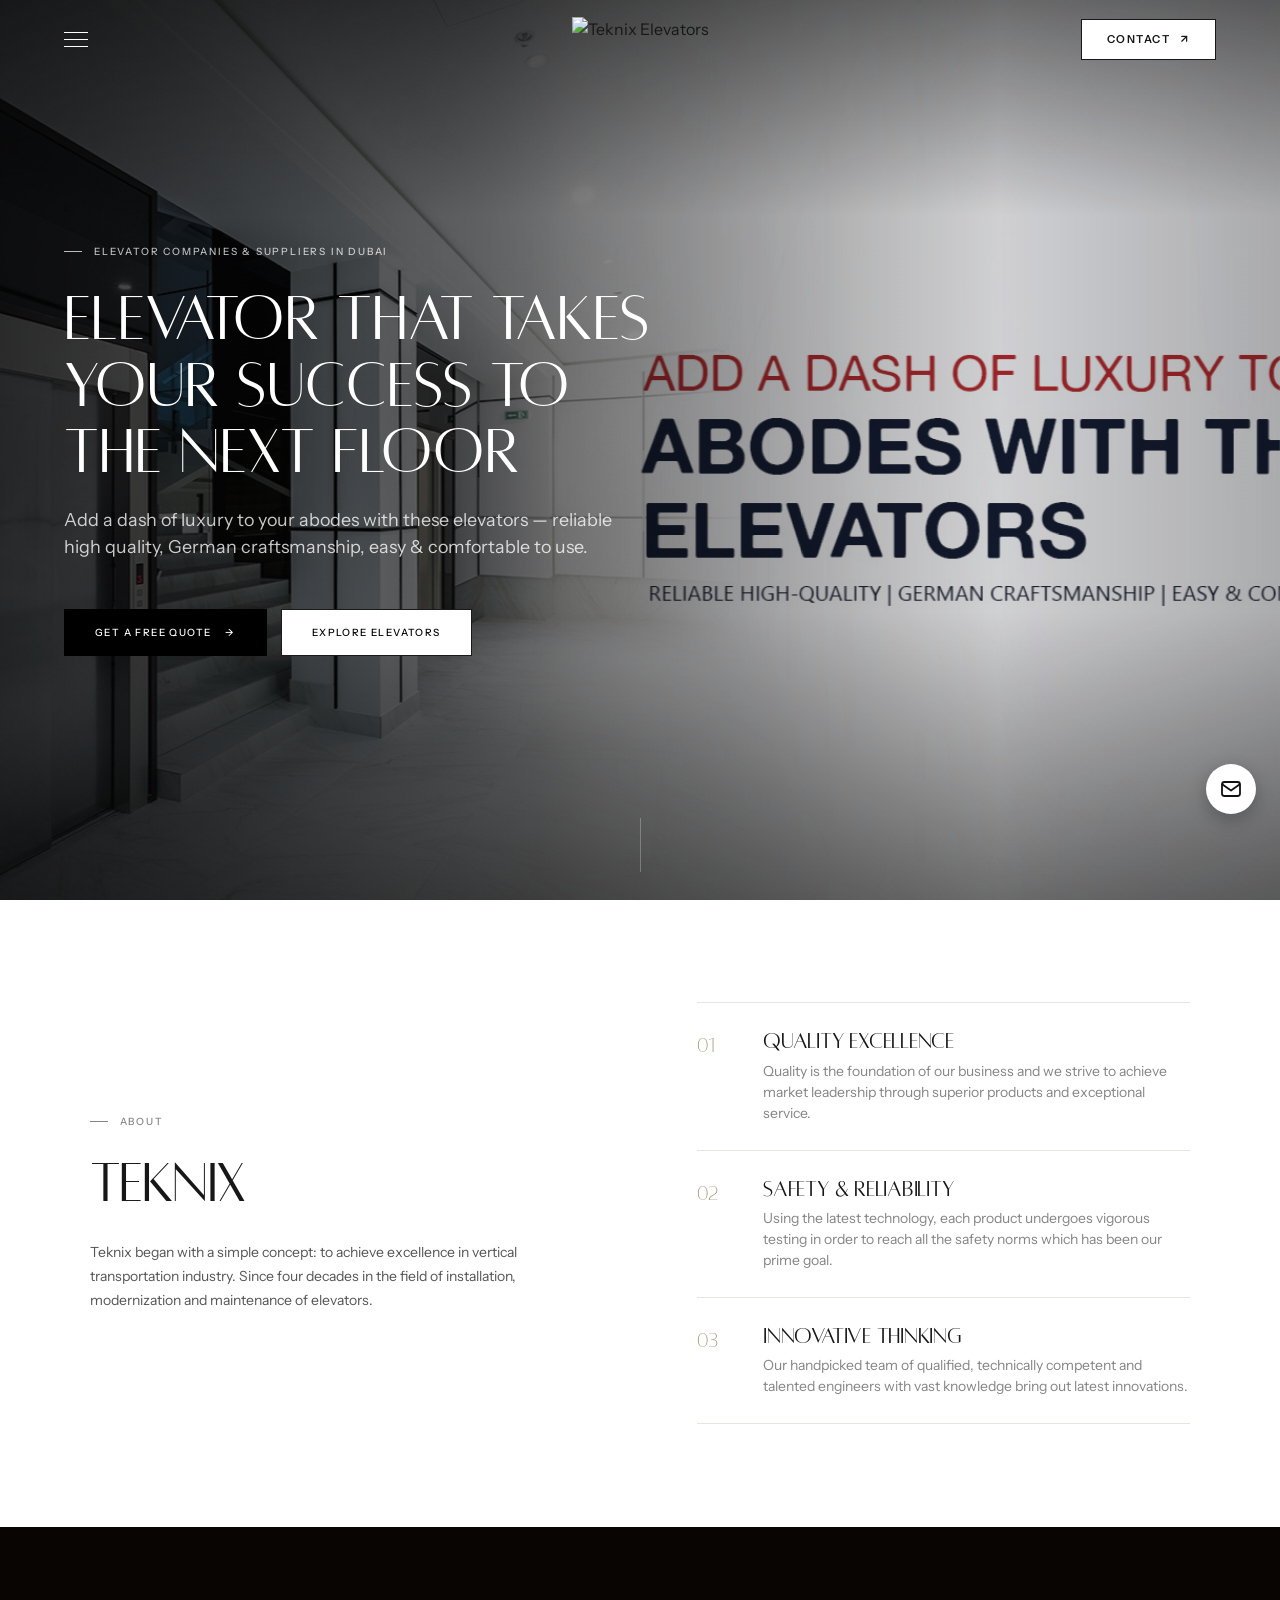
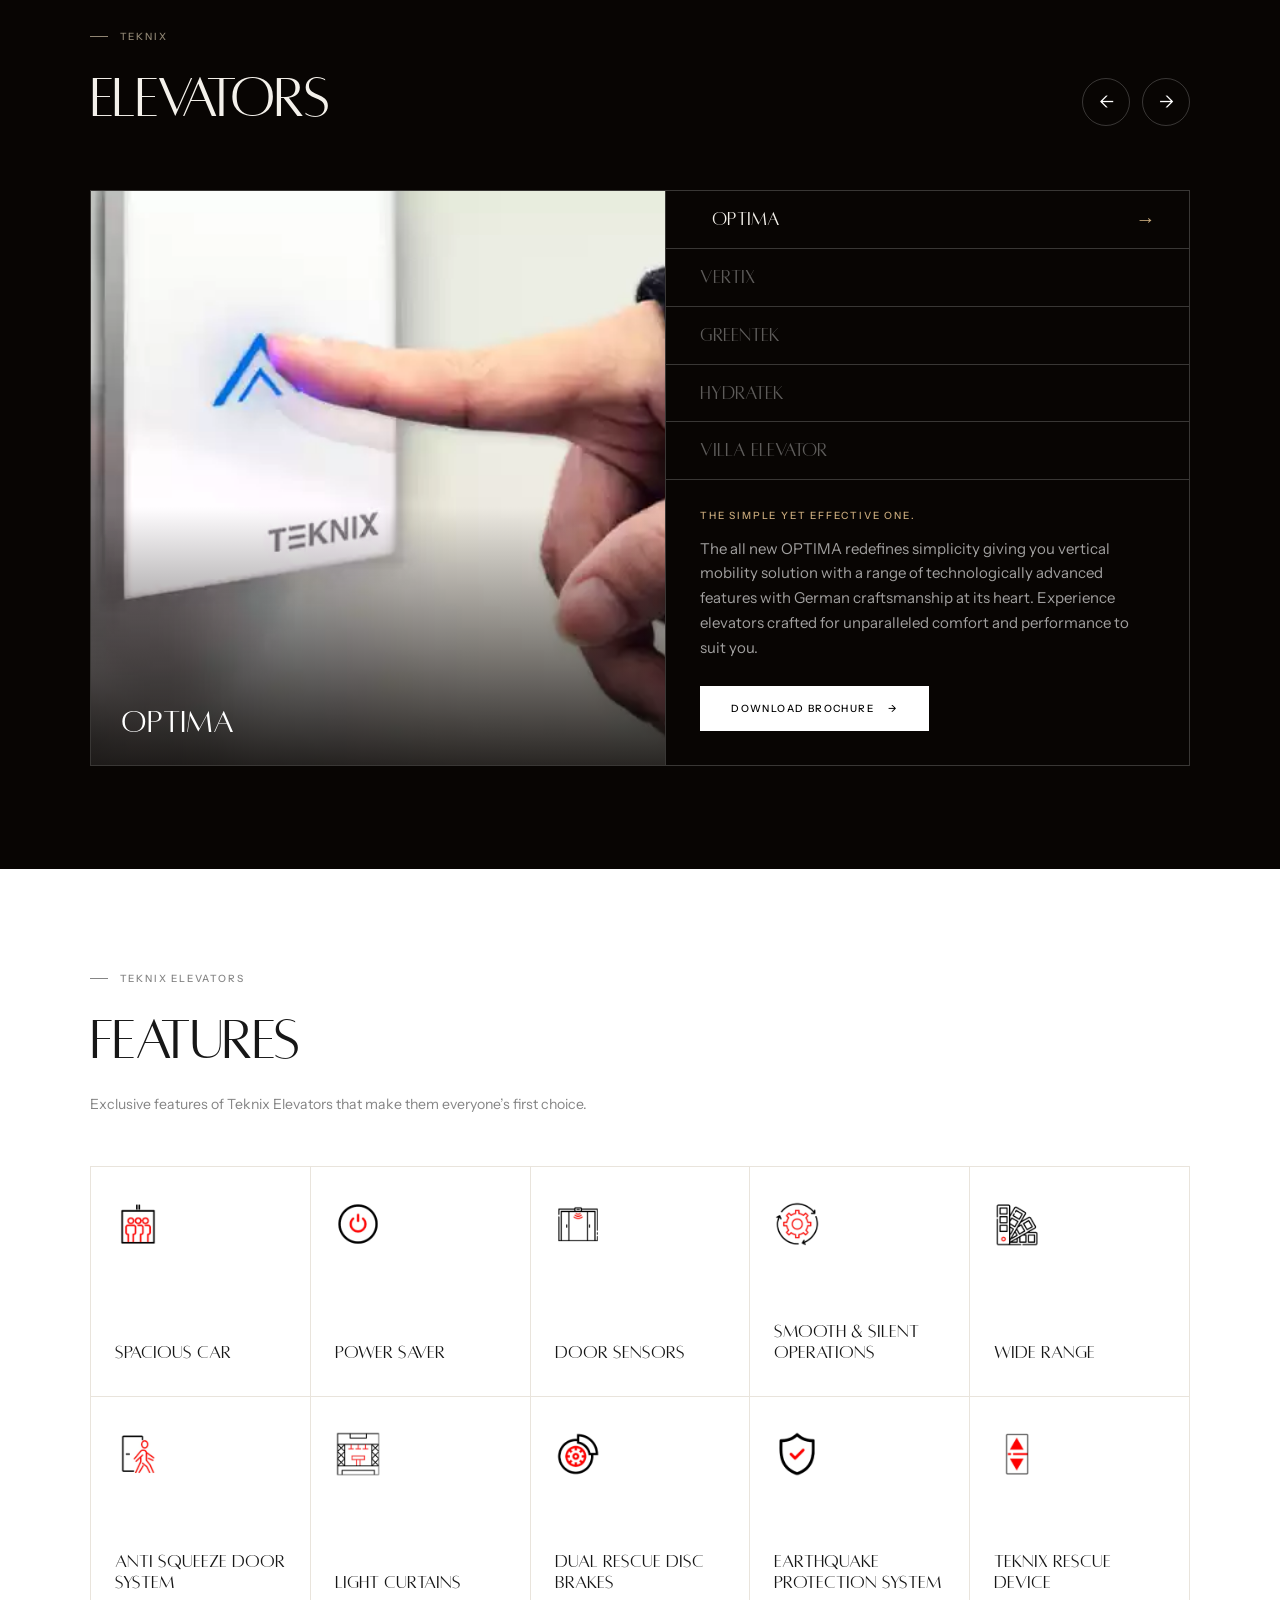
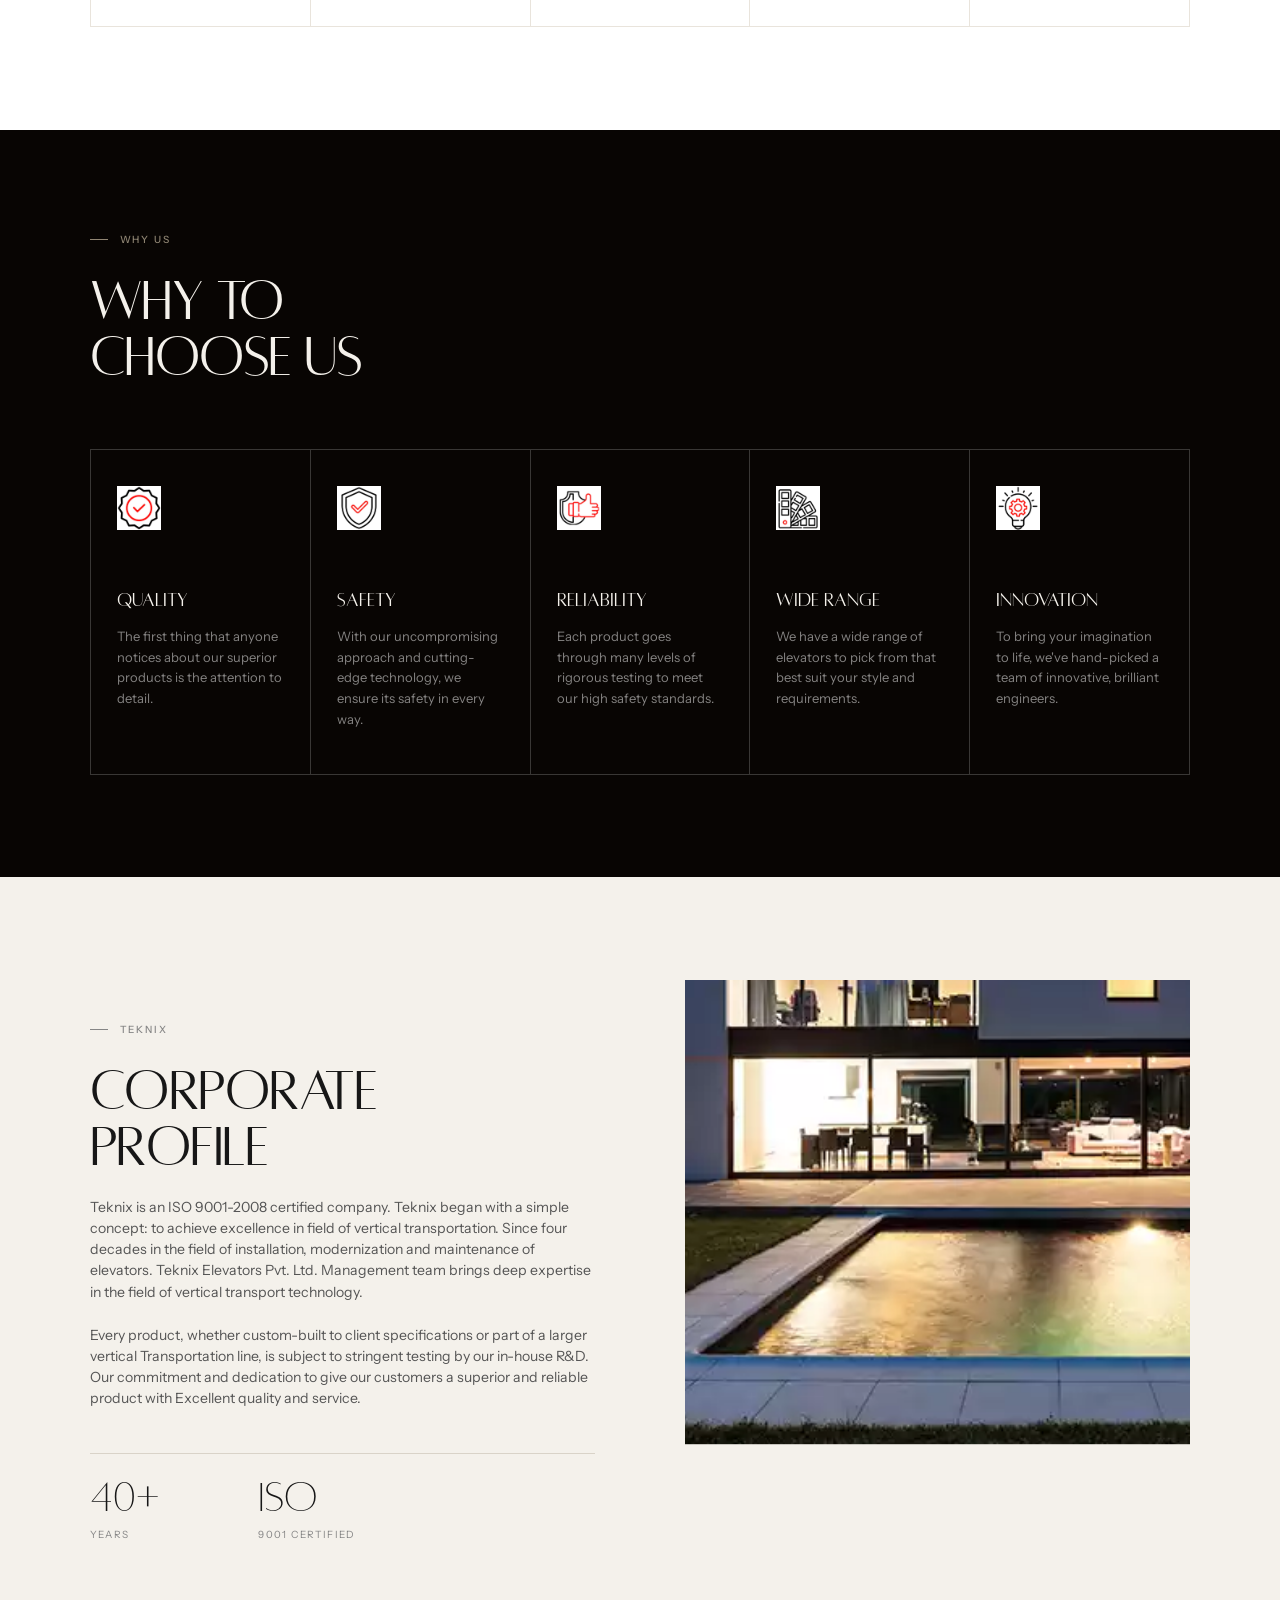
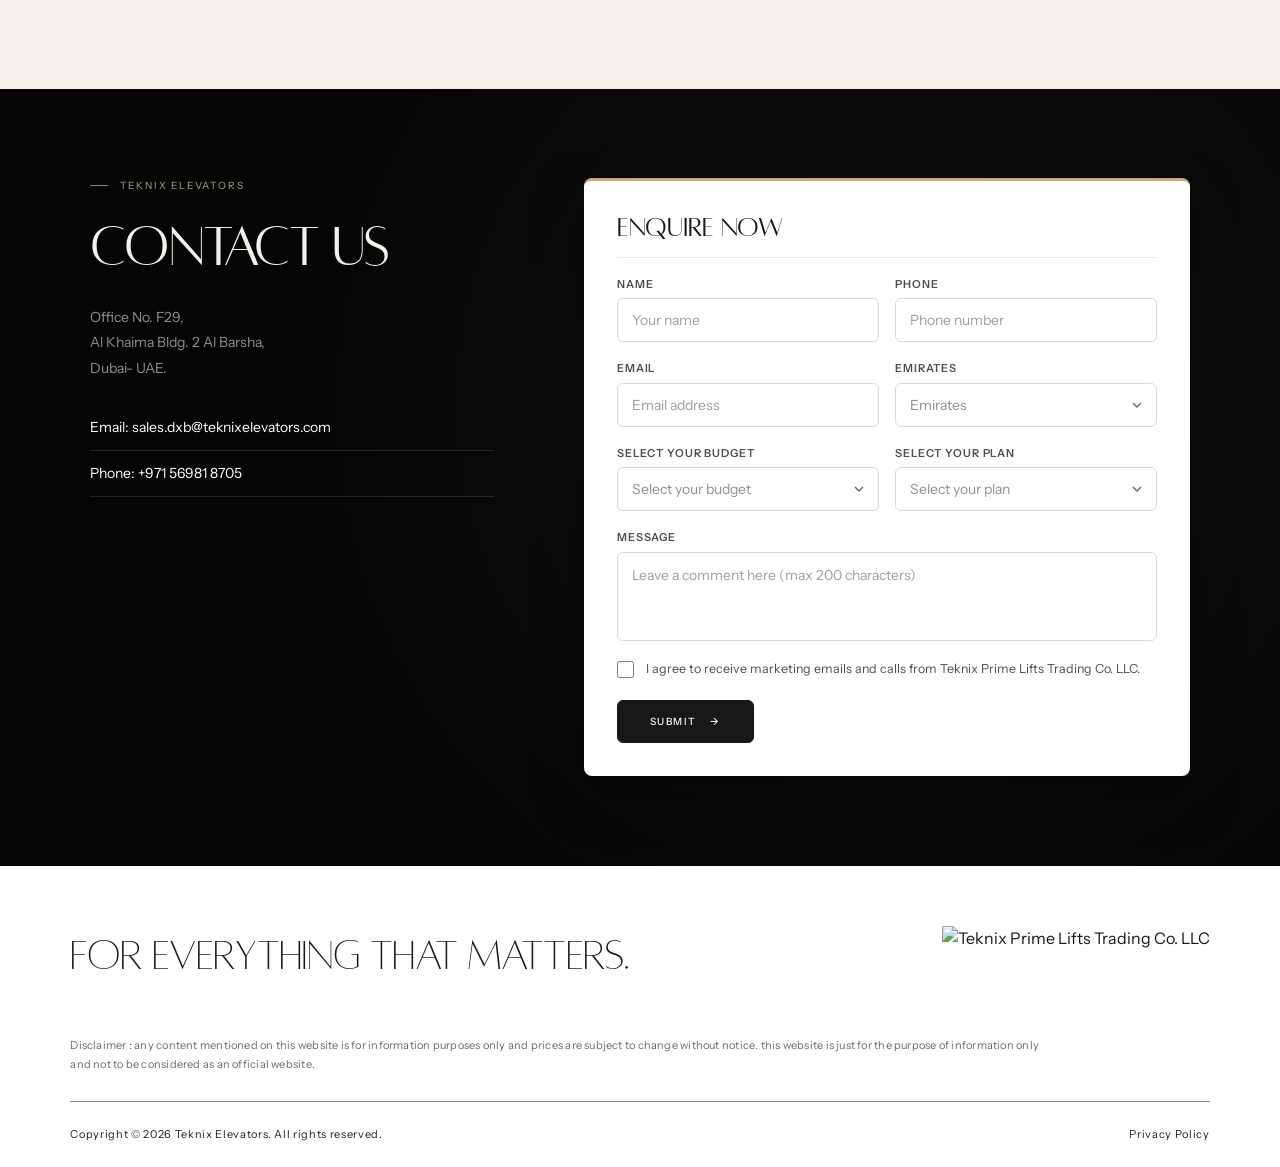
==== commit c3734e48: "changes completed" ====
--- a/index.html
+++ b/index.html
@@ -24,7 +24,7 @@
     <!-- Taboola Pixel Code -->
     <script type='text/javascript'>
         window._tfa = window._tfa || [];
-        window._tfa.push({notify: 'event', name: 'page_view', id: 1635290});
+        window._tfa.push({ notify: 'event', name: 'page_view', id: 1635290 });
         !function (t, f, a, x) {
             if (!document.getElementById(x)) {
                 t.async = 1; t.src = a; t.id = x; f.parentNode.insertBefore(t, f);
@@ -51,7 +51,8 @@
     <!-- NAV -->
     <header class="nav" id="nav" data-s="top">
         <button class="burger" id="burger" aria-label="Open menu"><i></i><i></i><i></i></button>
-        <a href="#top" class="logo" aria-label="Teknix Elevators"><img src="./icons/logo.png" alt="Teknix Elevators"></a>
+        <a href="#top" class="logo" aria-label="Teknix Elevators"><img src="./icons/logo.png"
+                alt="Teknix Elevators"></a>
         <a href="#contact" class="nc open-form"><span>CONTACT</span><span>↗</span></a>
     </header>
     <div class="drawer" id="drawer">
@@ -73,11 +74,15 @@
     <main id="top">
         <!-- HERO -->
         <section class="hero">
-            <div class="bg"><img src="./icons/hero-banner.webp" alt="Teknix elevators and escalators in a modern building"></div>
+            <div class="bg"><img src="./assets/images/newbanner1.jpg"
+                    alt="Teknix elevators and escalators in a modern building"></div>
             <div class="in">
                 <div class="eyebrow rv">Elevator Companies &amp; Suppliers in Dubai</div>
-                <h1 class="ln"><span class="mask"><span style="--i:0">Elevator that takes</span></span><span class="mask"><span style="--i:1">your success to</span></span><span class="mask"><span style="--i:2">the next floor</span></span></h1>
-                <p class="rv" style="--d:.3s">Add a dash of luxury to your abodes with these elevators — reliable high quality, German craftsmanship, easy &amp; comfortable to use.</p>
+                <h1 class="ln"><span class="mask"><span style="--i:0">Elevator that takes</span></span><span
+                        class="mask"><span style="--i:1">your success to</span></span><span class="mask"><span
+                            style="--i:2">the next floor</span></span></h1>
+                <p class="rv" style="--d:.3s">Add a dash of luxury to your abodes with these elevators — reliable high
+                    quality, German craftsmanship, easy &amp; comfortable to use.</p>
                 <div class="cta rv" style="--d:.45s">
                     <button class="btn blk open-form"><span class="l">Get a Free Quote</span><span
                             class="ar l">→</span></button>
@@ -92,20 +97,25 @@
             <div class="copy">
                 <div class="eyebrow rv">About</div>
                 <h2 class="t ln"><span class="mask"><span style="--i:0">Teknix</span></span></h2>
-                <p class="rv">Teknix began with a simple concept: to achieve excellence in vertical transportation industry. Since four decades in the field of installation, modernization and maintenance of elevators.</p>
+                <p class="rv">Teknix began with a simple concept: to achieve excellence in vertical transportation
+                    industry. Since four decades in the field of installation, modernization and maintenance of
+                    elevators.</p>
             </div>
             <div class="pillars">
                 <div class="pillar rv"><b>01</b>
                     <h3>Quality Excellence</h3>
-                    <p>Quality is the foundation of our business and we strive to achieve market leadership through superior products and exceptional service.</p>
+                    <p>Quality is the foundation of our business and we strive to achieve market leadership through
+                        superior products and exceptional service.</p>
                 </div>
                 <div class="pillar rv" style="--d:.1s"><b>02</b>
                     <h3>Safety &amp; Reliability</h3>
-                    <p>Using the latest technology, each product undergoes vigorous testing in order to reach all the safety norms which has been our prime goal.</p>
+                    <p>Using the latest technology, each product undergoes vigorous testing in order to reach all the
+                        safety norms which has been our prime goal.</p>
                 </div>
                 <div class="pillar rv" style="--d:.2s"><b>03</b>
                     <h3>Innovative Thinking</h3>
-                    <p>Our handpicked team of qualified, technically competent and talented engineers with vast knowledge bring out latest innovations.</p>
+                    <p>Our handpicked team of qualified, technically competent and talented engineers with vast
+                        knowledge bring out latest innovations.</p>
                 </div>
             </div>
         </section>
@@ -116,17 +126,47 @@
                     <div class="eyebrow rv">Teknix</div>
                     <h2 class="t ln"><span class="mask"><span style="--i:0">Elevators</span></span></h2>
                 </div>
-                <div class="ctl rv"><button class="vprev" aria-label="Previous">←</button><button class="vnext" aria-label="Next">→</button></div>
+                <div class="ctl rv"><button class="vprev" aria-label="Previous">←</button><button class="vnext"
+                        aria-label="Next">→</button></div>
             </div>
             <div class="pgrid rv">
-                <div class="pimg"><img class="vimg" src="./icons/elv-1.webp" alt="OPTIMA" loading="lazy">
+                <div class="pimg"><img class="vimg" src="./assets/images/optim.webp" alt="OPTIMA" loading="lazy">
                     <div class="tag">OPTIMA</div>
                 </div>
                 <div class="pinfo">
-                    <ul class="tabs" role="tablist"><li role="tab" tabindex="0" data-i="0" data-img="./icons/elv-1.webp" class="on">OPTIMA</li><li role="tab" tabindex="0" data-i="1" data-img="./icons/elv-2.webp">VERTIX</li><li role="tab" tabindex="0" data-i="2" data-img="./icons/elv-3.webp">GREENTEK</li><li role="tab" tabindex="0" data-i="3" data-img="./icons/elv-4.webp">HYDRATEK</li><li role="tab" tabindex="0" data-i="4" data-img="./icons/elv-5.webp">VILLA ELEVATOR</li></ul>
+                    <ul class="tabs" role="tablist">
+                        <li role="tab" tabindex="0" data-i="0" data-img="./assets/images/optim.webp" class="on">OPTIMA
+                        </li>
+                        <li role="tab" tabindex="0" data-i="1" data-img="./assets/images/vertix.webp">VERTIX</li>
+                        <li role="tab" tabindex="0" data-i="2" data-img="./assets/images/GREENTEK.webp">GREENTEK</li>
+                        <li role="tab" tabindex="0" data-i="3" data-img="./assets/images/hydrotek.webp">HYDRATEK</li>
+                        <li role="tab" tabindex="0" data-i="4" data-img="./assets/images/villaelevator.webp">VILLA ELEVATOR</li>
+                    </ul>
                     <div class="pdesc">
-                        <div class="pstack"><div class="pd on"><span class="sub">The simple yet effective one.</span>The all new OPTIMA redefines simplicity giving you vertical mobility solution with a range of technologically advanced features with German craftsmanship at its heart. Experience elevators crafted for unparalleled comfort and performance to suit you.</div><div class="pd"><span class="sub">Where technology meets comfort.</span>The all new next generation enviro-friendly VERTIX range of elevators from Teknix in collaboration with SRH aufzuge GmbH brings you the ultimate German technology and craftsmanship with all the essential features and giving you an unparalleled comfort ride.</div><div class="pd"><span class="sub">Time to see the world from a new perspective.</span>Teknix GREENTEK is a new generation elevators made with finest German craftsmanship and years of research and development that has gone into the minutest detail to make it technological marvel.</div><div class="pd"><span class="sub">Fluidic and stylish elevator ride.</span>Teknix Hydratek is a new Generation vertical transportation system based on advanced progressive Fluid dynamics, researched and developed with the finest German Technology and Italian Craftsmanship.</div><div class="pd"><span class="sub">Dive into luxury and comfort.</span>TEKNIX VILLA ELEVATORS are specially designed for residential use; incorporating a mix of technology, aesthetics and craftsmanship to provide an essential service to homes whose residents have impaired mobility.</div></div>
-                        <button class="btn wht open-form"><span class="l">Download Brochure</span><span class="ar l">→</span></button>
+                        <div class="pstack">
+                            <div class="pd on"><span class="sub">The simple yet effective one.</span>The all new OPTIMA
+                                redefines simplicity giving you vertical mobility solution with a range of
+                                technologically advanced features with German craftsmanship at its heart. Experience
+                                elevators crafted for unparalleled comfort and performance to suit you.</div>
+                            <div class="pd"><span class="sub">Where technology meets comfort.</span>The all new next
+                                generation enviro-friendly VERTIX range of elevators from Teknix in collaboration with
+                                SRH aufzuge GmbH brings you the ultimate German technology and craftsmanship with all
+                                the essential features and giving you an unparalleled comfort ride.</div>
+                            <div class="pd"><span class="sub">Time to see the world from a new perspective.</span>Teknix
+                                GREENTEK is a new generation elevators made with finest German craftsmanship and years
+                                of research and development that has gone into the minutest detail to make it
+                                technological marvel.</div>
+                            <div class="pd"><span class="sub">Fluidic and stylish elevator ride.</span>Teknix Hydratek
+                                is a new Generation vertical transportation system based on advanced progressive Fluid
+                                dynamics, researched and developed with the finest German Technology and Italian
+                                Craftsmanship.</div>
+                            <div class="pd"><span class="sub">Dive into luxury and comfort.</span>TEKNIX VILLA ELEVATORS
+                                are specially designed for residential use; incorporating a mix of technology,
+                                aesthetics and craftsmanship to provide an essential service to homes whose residents
+                                have impaired mobility.</div>
+                        </div>
+                        <button class="btn wht open-form"><span class="l">Download Brochure</span><span
+                                class="ar l">→</span></button>
                     </div>
                 </div>
             </div>
@@ -138,34 +178,44 @@
             <h2 class="t ln"><span class="mask"><span style="--i:0">Features</span></span></h2>
             <p class="lede rv">Exclusive features of Teknix Elevators that make them everyone’s first choice.</p>
             <div class="fgrid">
-                <div class="fc rv"><span class="ic"><img class="d" src="./icons/feature1.png" alt=""><img class="l" src="./icons/feature1-l.png" alt=""></span>
+                <div class="fc rv"><span class="ic"><img class="d" src="./assets/images/Spacious Car-1.webp" alt=""><img class="l"
+                            src="./assets/images/Spacious Car-1.webp" alt=""></span>
                     <h3>Spacious Car</h3>
                 </div>
-                <div class="fc rv" style="--d:0.05s"><span class="ic"><img class="d" src="./icons/feature2.png" alt=""><img class="l" src="./icons/feature2-l.png" alt=""></span>
+                <div class="fc rv" style="--d:0.05s"><span class="ic"><img class="d" src="./assets/images/Power Saver-1.webp"
+                            alt=""><img class="l" src="./assets/images/Power Saver-1.webp" alt=""></span>
                     <h3>Power Saver</h3>
                 </div>
-                <div class="fc rv" style="--d:0.1s"><span class="ic"><img class="d" src="./icons/feature3.png" alt=""><img class="l" src="./icons/feature3-l.png" alt=""></span>
+                <div class="fc rv" style="--d:0.1s"><span class="ic"><img class="d" src="./assets/images/Door Sensors.webp"
+                            alt=""><img class="l" src="./assets/images/Door Sensors.webp" alt=""></span>
                     <h3>Door Sensors</h3>
                 </div>
-                <div class="fc rv" style="--d:0.15s"><span class="ic"><img class="d" src="./icons/feature4.png" alt=""><img class="l" src="./icons/feature4-l.png" alt=""></span>
+                <div class="fc rv" style="--d:0.15s"><span class="ic"><img class="d" src="./assets/images/Smooth & Silent operations.webp"
+                            alt=""><img class="l" src="./assets/images/Smooth & Silent operations.webp" alt=""></span>
                     <h3>Smooth &amp; Silent operations</h3>
                 </div>
-                <div class="fc rv" style="--d:0.2s"><span class="ic"><img class="d" src="./icons/feature5.png" alt=""><img class="l" src="./icons/feature5-l.png" alt=""></span>
+                <div class="fc rv" style="--d:0.2s"><span class="ic"><img class="d" src="./assets/images/wide range.webp"
+                            alt=""><img class="l" src="./assets/images/wide range.webp" alt=""></span>
                     <h3>Wide Range</h3>
                 </div>
-                <div class="fc rv"><span class="ic"><img class="d" src="./icons/feature6.png" alt=""><img class="l" src="./icons/feature6-l.png" alt=""></span>
+                <div class="fc rv"><span class="ic"><img class="d" src="./assets/images/Anti Squeeze Door System.webp" alt=""><img class="l"
+                            src="./assets/images/Anti Squeeze Door System.webp" alt=""></span>
                     <h3>Anti Squeeze Door System</h3>
                 </div>
-                <div class="fc rv" style="--d:0.05s"><span class="ic"><img class="d" src="./icons/feature7.png" alt=""><img class="l" src="./icons/feature7-l.png" alt=""></span>
+                <div class="fc rv" style="--d:0.05s"><span class="ic"><img class="d" src="./assets/images/Light Curtains.webp"
+                            alt=""><img class="l" src="./assets/images/Light Curtains.webp" alt=""></span>
                     <h3>Light Curtains</h3>
                 </div>
-                <div class="fc rv" style="--d:0.1s"><span class="ic"><img class="d" src="./icons/feature8.png" alt=""><img class="l" src="./icons/feature8-l.png" alt=""></span>
+                <div class="fc rv" style="--d:0.1s"><span class="ic"><img class="d" src="./assets/images/Dual rescue disc brakes.webp"
+                            alt=""><img class="l" src="./assets/images/Dual rescue disc brakes.webp" alt=""></span>
                     <h3>Dual rescue disc brakes</h3>
                 </div>
-                <div class="fc rv" style="--d:0.15s"><span class="ic"><img class="d" src="./icons/feature9.png" alt=""><img class="l" src="./icons/feature9-l.png" alt=""></span>
+                <div class="fc rv" style="--d:0.15s"><span class="ic"><img class="d" src="./assets/images/Earthquake Protection System.webp"
+                            alt=""><img class="l" src="./assets/images/Earthquake Protection System.webp" alt=""></span>
                     <h3>Earthquake Protection System</h3>
                 </div>
-                <div class="fc rv" style="--d:0.2s"><span class="ic"><img class="d" src="./icons/feature10.png" alt=""><img class="l" src="./icons/feature10-l.png" alt=""></span>
+                <div class="fc rv" style="--d:0.2s"><span class="ic"><img class="d" src="./assets/images/Teknix rescue device.webp"
+                            alt=""><img class="l" src="./assets/images/Teknix rescue device.webp" alt=""></span>
                     <h3>Teknix rescue device</h3>
                 </div>
             </div>
@@ -174,27 +224,30 @@
         <!-- WHY -->
         <section class="sec dark" id="why">
             <div class="eyebrow rv">Why Us</div>
-            <h2 class="t ln"><span class="mask"><span style="--i:0">Why To</span></span><span class="mask"><span style="--i:1">Choose Us</span></span></h2>
+            <h2 class="t ln"><span class="mask"><span style="--i:0">Why To</span></span><span class="mask"><span
+                        style="--i:1">Choose Us</span></span></h2>
             <div class="wgrid">
-                <div class="wc rv"><img src="./icons/why1.png" alt="">
+                <div class="wc rv"><img src="./assets/images/quality.webp" alt="">
                     <h3>Quality</h3>
                     <p>The first thing that anyone notices about our superior products is the attention to detail.</p>
                 </div>
-                <div class="wc rv" style="--d:0.07s"><img src="./icons/why2.png" alt="">
+                <div class="wc rv" style="--d:0.07s"><img src="./assets/images/safety.webp" alt="">
                     <h3>Safety</h3>
-                    <p>With our uncompromising approach and cutting-edge technology, we ensure its safety in every way.</p>
-                </div>
-                <div class="wc rv" style="--d:0.14s"><img src="./icons/why3.png" alt="">
+                    <p>With our uncompromising approach and cutting-edge technology, we ensure its safety in every way.
+                    </p>
+                </div>
+                <div class="wc rv" style="--d:0.14s"><img src="./assets/images/reliability.webp" alt="">
                     <h3>Reliability</h3>
                     <p>Each product goes through many levels of rigorous testing to meet our high safety standards.</p>
                 </div>
-                <div class="wc rv" style="--d:0.21s"><img src="./icons/why4.png" alt="">
+                <div class="wc rv" style="--d:0.21s"><img src="./assets/images/wide range.webp" alt="">
                     <h3>Wide range</h3>
                     <p>We have a wide range of elevators to pick from that best suit your style and requirements.</p>
                 </div>
-                <div class="wc rv" style="--d:0.28s"><img src="./icons/why5.png" alt="">
+                <div class="wc rv" style="--d:0.28s"><img src="./assets/images/innovation.webp" alt="">
                     <h3>Innovation</h3>
-                    <p>To bring your imagination to life, we've hand-picked a team of innovative, brilliant engineers.</p>
+                    <p>To bring your imagination to life, we've hand-picked a team of innovative, brilliant engineers.
+                    </p>
                 </div>
             </div>
         </section>
@@ -203,22 +256,31 @@
         <section class="sec corp" id="corporate">
             <div class="txt">
                 <div class="eyebrow rv">Teknix</div>
-                <h2 class="t ln"><span class="mask"><span style="--i:0">Corporate</span></span><span class="mask"><span style="--i:1">Profile</span></span></h2>
-                <p class="rv">Teknix is an ISO 9001-2008 certified company. Teknix began with a simple concept: to achieve excellence in field of vertical transportation. Since four decades in the field of installation, modernization and maintenance of elevators. Teknix Elevators Pvt. Ltd. Management team brings deep expertise in the field of vertical transport technology.</p>
-                <p class="rv">Every product, whether custom-built to client specifications or part of a larger vertical Transportation line, is subject to stringent testing by our in-house R&amp;D. Our commitment and dedication to give our customers a superior and reliable product with Excellent quality and service.</p>
+                <h2 class="t ln"><span class="mask"><span style="--i:0">Corporate</span></span><span class="mask"><span
+                            style="--i:1">Profile</span></span></h2>
+                <p class="rv">Teknix is an ISO 9001-2008 certified company. Teknix began with a simple concept: to
+                    achieve excellence in field of vertical transportation. Since four decades in the field of
+                    installation, modernization and maintenance of elevators. Teknix Elevators Pvt. Ltd. Management team
+                    brings deep expertise in the field of vertical transport technology.</p>
+                <p class="rv">Every product, whether custom-built to client specifications or part of a larger vertical
+                    Transportation line, is subject to stringent testing by our in-house R&amp;D. Our commitment and
+                    dedication to give our customers a superior and reliable product with Excellent quality and service.
+                </p>
                 <div class="stats rv">
                     <div><b>40+</b><span>Years</span></div>
                     <div><b>ISO</b><span>9001 Certified</span></div>
                 </div>
             </div>
-            <div class="im ri" data-ri><img src="./icons/corp-profile.webp" alt="People using Teknix elevators" loading="lazy"></div>
+            <div class="im ri" data-ri><img src="./assets/images/villaelevator.webp" alt="People using Teknix elevators"
+                    loading="lazy"></div>
         </section>
 
         <!-- CONTACT -->
         <section class="contact" id="contact">
             <div class="cinfo">
                 <div class="eyebrow rv" style="color:rgba(190,177,153,.75)">Teknix Elevators</div>
-                <h2 class="t ln" style="color:var(--cream)"><span class="mask"><span style="--i:0">Contact Us</span></span></h2>
+                <h2 class="t ln" style="color:var(--cream)"><span class="mask"><span style="--i:0">Contact
+                            Us</span></span></h2>
                 <address class="rv">Office No. F29,<br>Al Khaima Bldg. 2 Al Barsha,<br>Dubai- UAE.</address>
                 <div class="rv">
                     <a class="row" href="mailto:sales.dxb@teknixelevators.com">Email: sales.dxb@teknixelevators.com</a>
@@ -232,9 +294,12 @@
     <!-- FOOTER -->
     <footer class="foot">
         <div class="top">
-            <h2>For everything that matters.</h2><img src="./icons/footer-logo.png" alt="Teknix Prime Lifts Trading Co. LLC">
+            <h2>For everything that matters.</h2><img src="./icons/footer-logo.png"
+                alt="Teknix Prime Lifts Trading Co. LLC">
         </div>
-        <p class="disc">Disclaimer : any content mentioned on this website is for information purposes only and prices are subject to change without notice. this website is just for the purpose of information only and not to be considered as an official website.</p>
+        <p class="disc">Disclaimer : any content mentioned on this website is for information purposes only and prices
+            are subject to change without notice. this website is just for the purpose of information only and not to be
+            considered as an official website.</p>
         <div class="bot"><span>Copyright © 2026 Teknix Elevators. All rights reserved.</span><a
                 href="https://www.teknixelevators.com/privacy-policy" target="_blank" rel="noopener">Privacy Policy</a>
         </div>
@@ -262,4 +327,4 @@
     <script src="./script.js"></script>
 </body>
 
-</html>
+</html>
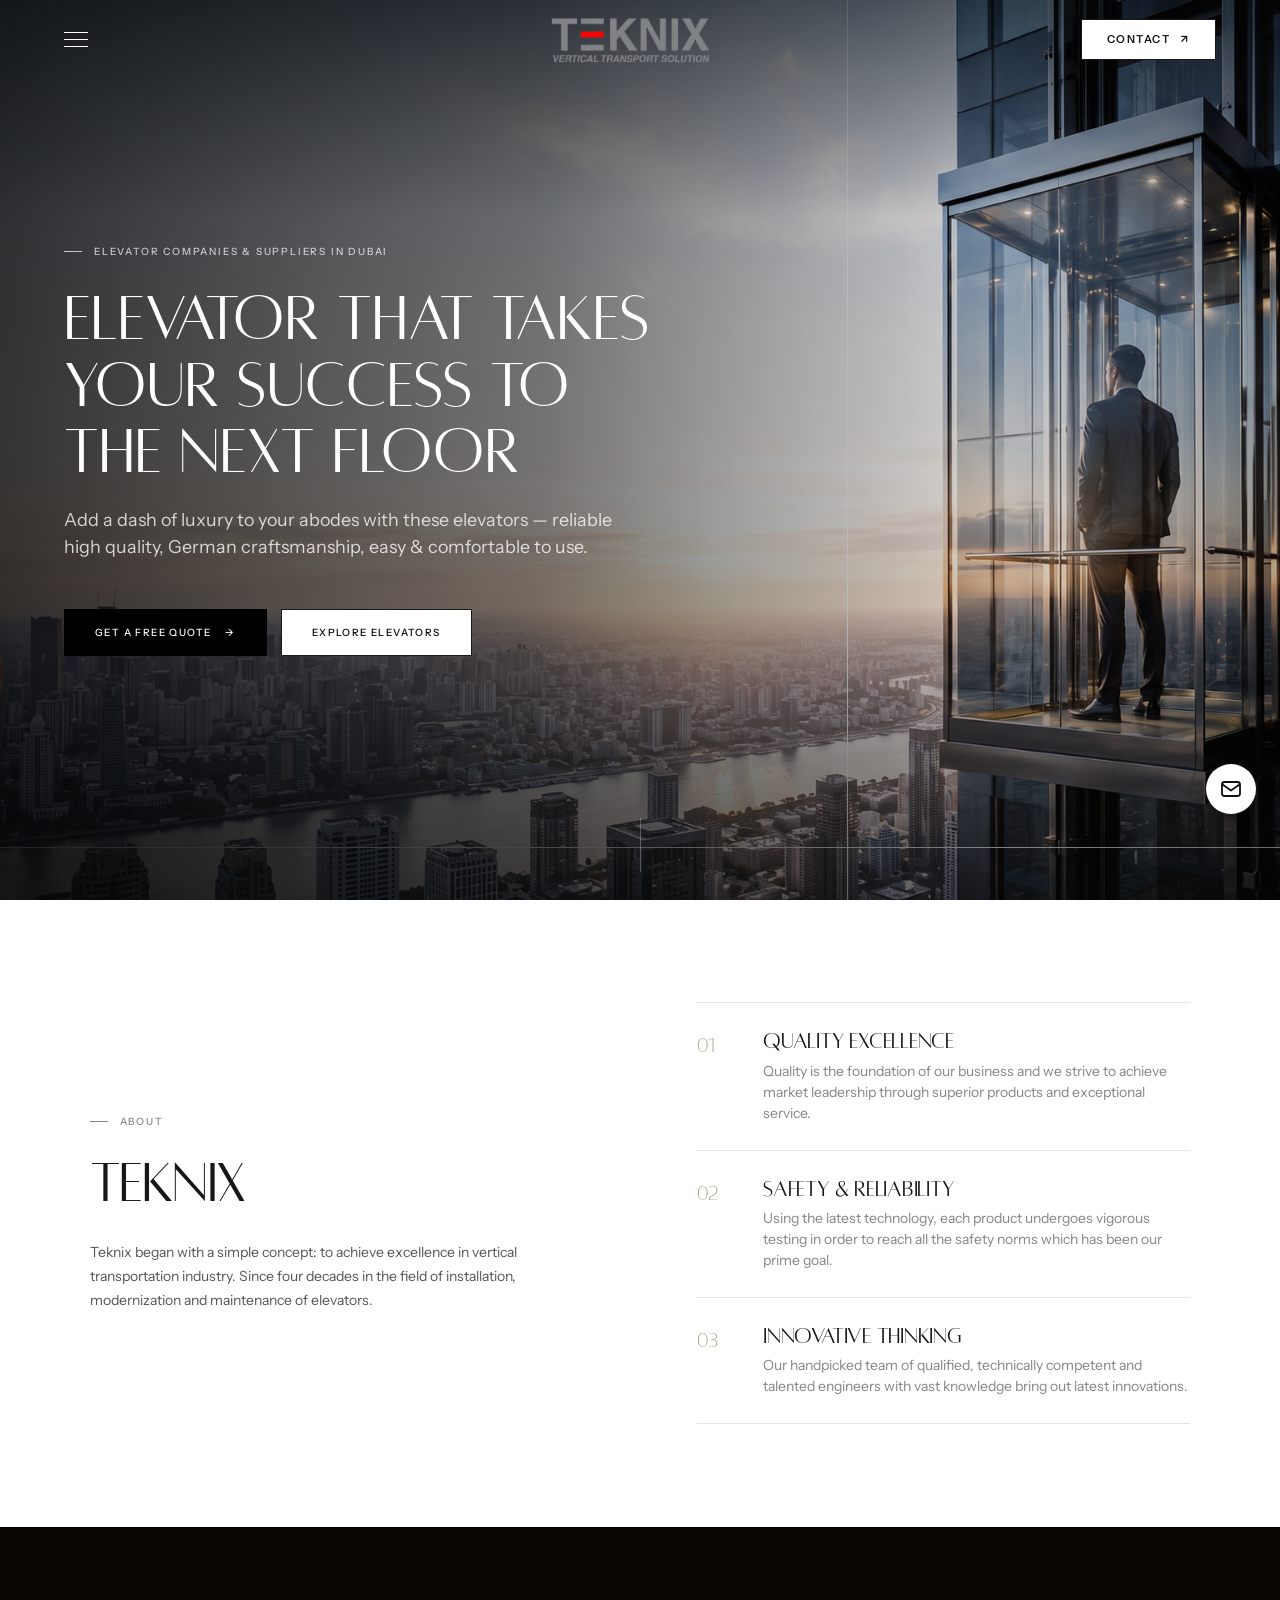
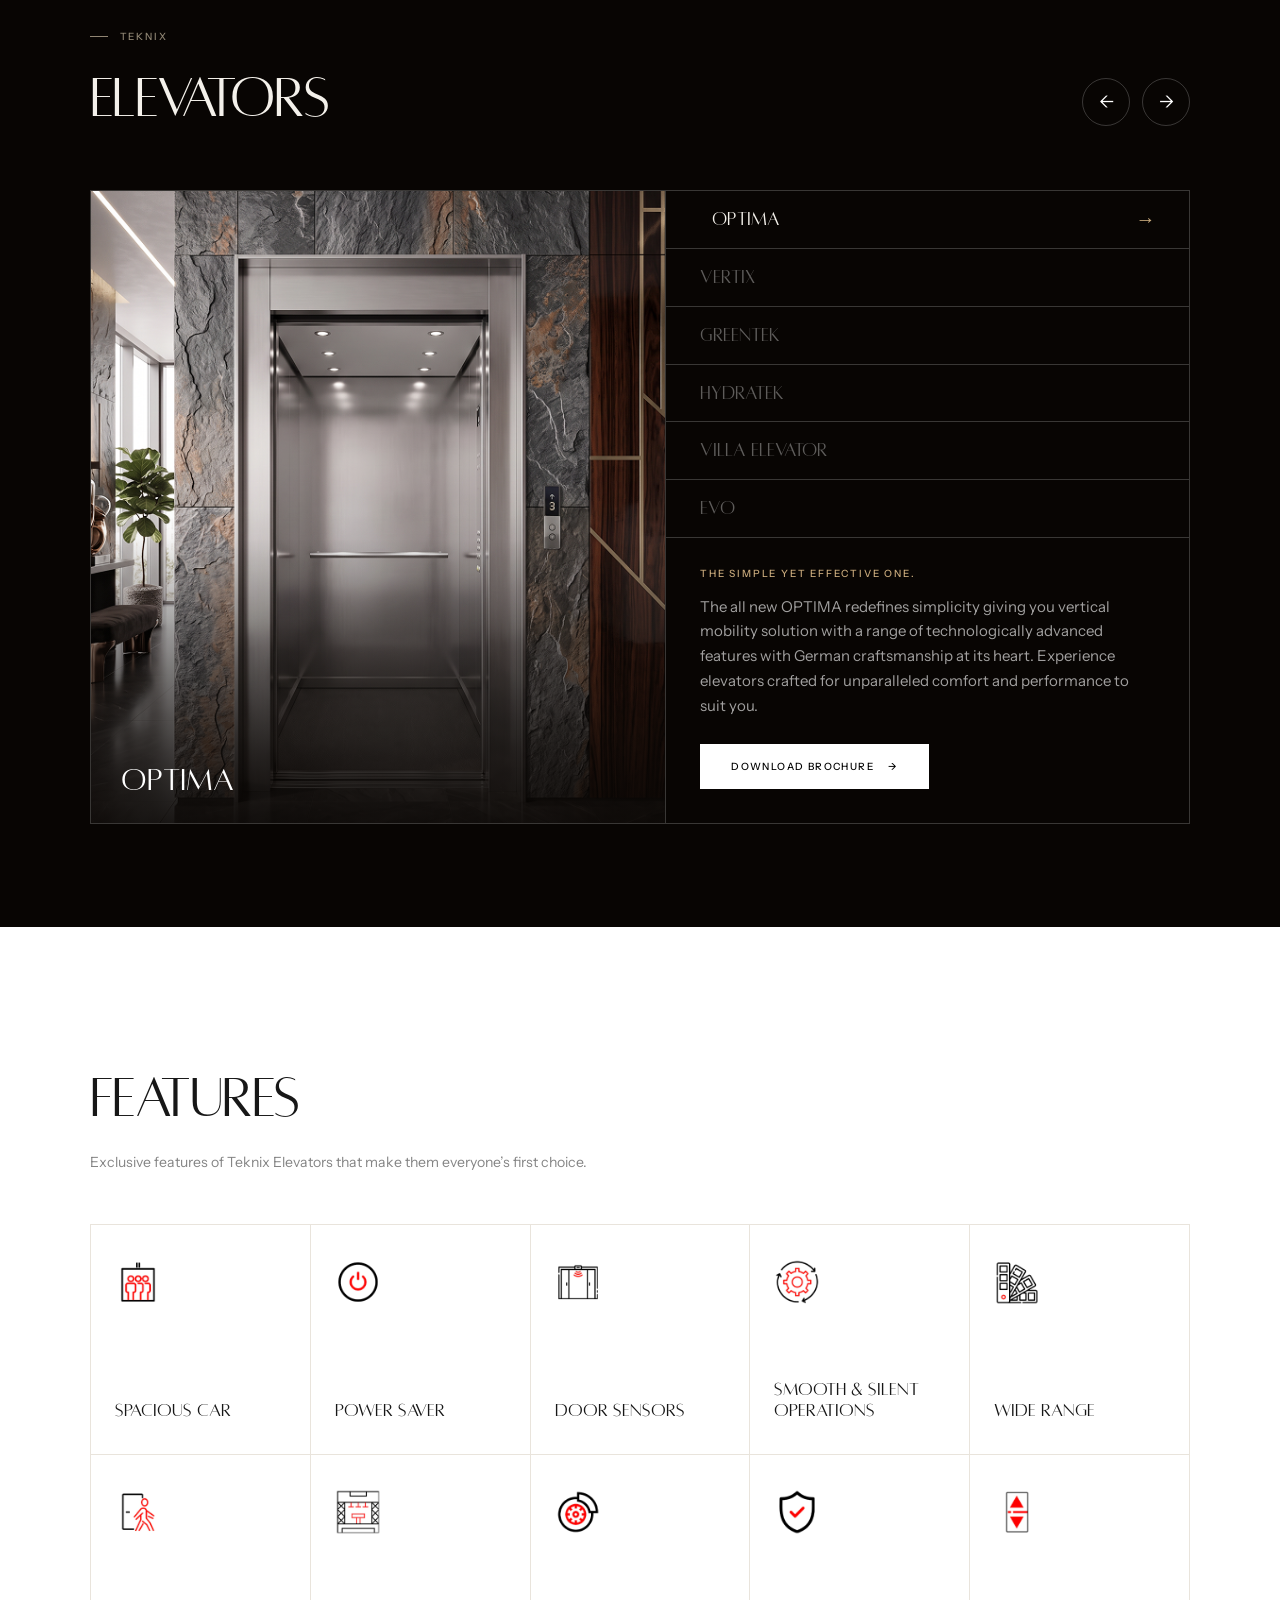
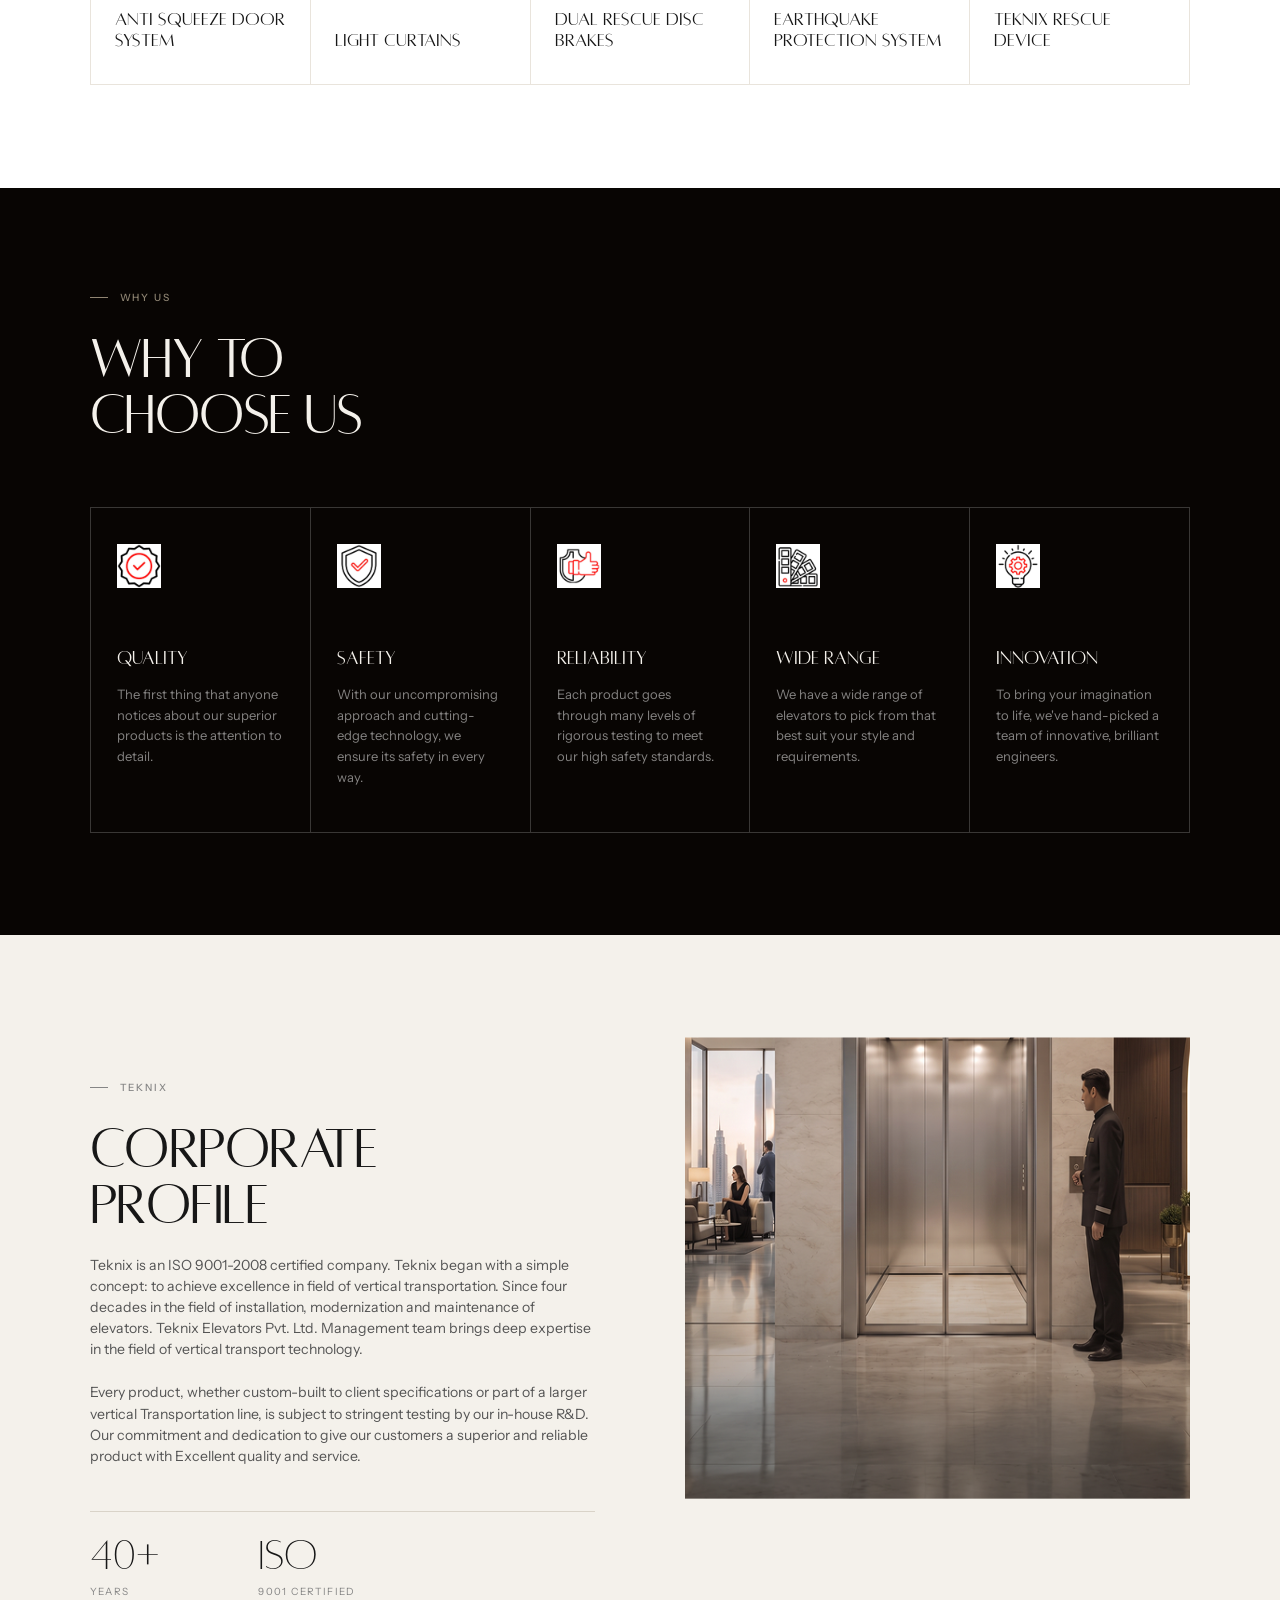
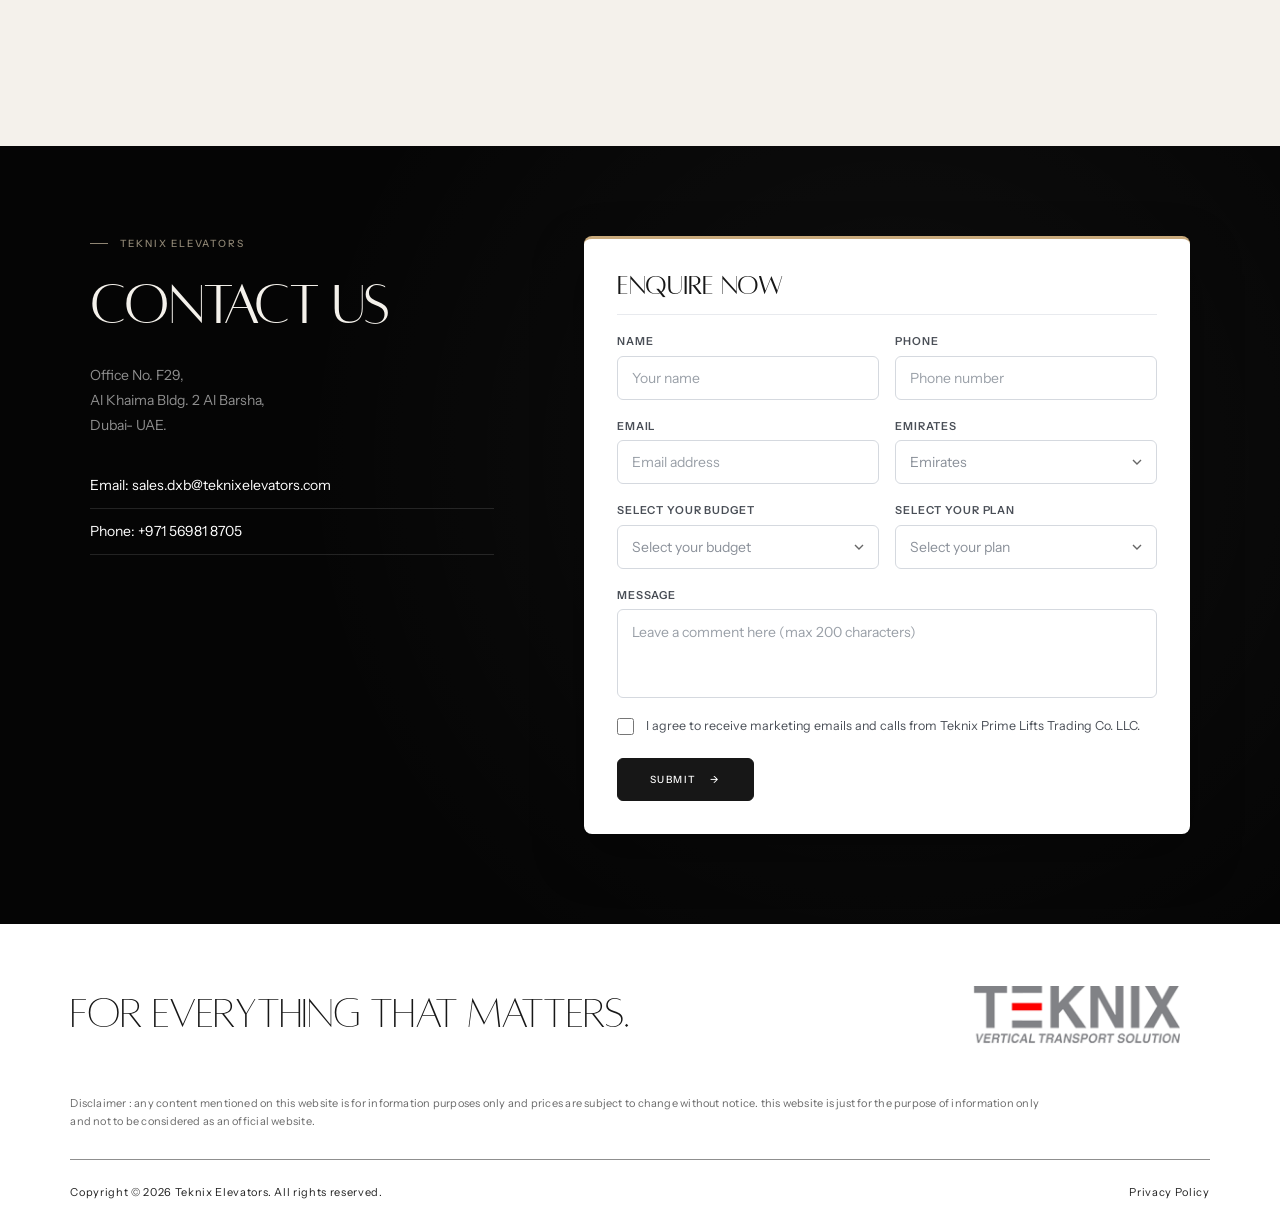
==== commit bce8285a: "Changes completed" ====
--- a/index.html
+++ b/index.html
@@ -40,7 +40,7 @@
     <link rel="preconnect" href="https://fonts.gstatic.com" crossorigin>
     <link href="https://fonts.googleapis.com/css2?family=Instrument+Sans:wght@400;500;600;700&display=swap"
         rel="stylesheet">
-    <link rel="preload" as="image" href="./icons/hero-banner.webp">
+    <link rel="preload" as="image" href="./Images/banner.png">
     <link rel="stylesheet" href="./style.css">
     <link rel="icon" href="./favicon.png" type="image/png">
     <link rel="shortcut icon" href="./favicon.ico" type="image/x-icon">
@@ -74,8 +74,13 @@
     <main id="top">
         <!-- HERO -->
         <section class="hero">
-            <div class="bg"><img src="./assets/images/newbanner1.jpg"
-                    alt="Teknix elevators and escalators in a modern building"></div>
+            <div class="bg">
+                <picture>
+                    <source media="(max-width: 768px)" srcset="./Images/mobi-banner.png">
+                    <img src="./Images/banner.png" alt="Teknix elevators and escalators in a modern building">
+                </picture>
+            </div>
+            </div>
             <div class="in">
                 <div class="eyebrow rv">Elevator Companies &amp; Suppliers in Dubai</div>
                 <h1 class="ln"><span class="mask"><span style="--i:0">Elevator that takes</span></span><span
@@ -130,17 +135,18 @@
                         aria-label="Next">→</button></div>
             </div>
             <div class="pgrid rv">
-                <div class="pimg"><img class="vimg" src="./assets/images/optim.webp" alt="OPTIMA" loading="lazy">
+                <div class="pimg"><img class="vimg" src="./Images/optima.png" alt="OPTIMA" loading="lazy">
                     <div class="tag">OPTIMA</div>
                 </div>
                 <div class="pinfo">
                     <ul class="tabs" role="tablist">
-                        <li role="tab" tabindex="0" data-i="0" data-img="./assets/images/optim.webp" class="on">OPTIMA
+                        <li role="tab" tabindex="0" data-i="0" data-img="./Images/optima.png" class="on">OPTIMA
                         </li>
-                        <li role="tab" tabindex="0" data-i="1" data-img="./assets/images/vertix.webp">VERTIX</li>
-                        <li role="tab" tabindex="0" data-i="2" data-img="./assets/images/GREENTEK.webp">GREENTEK</li>
-                        <li role="tab" tabindex="0" data-i="3" data-img="./assets/images/hydrotek.webp">HYDRATEK</li>
-                        <li role="tab" tabindex="0" data-i="4" data-img="./assets/images/villaelevator.webp">VILLA ELEVATOR</li>
+                        <li role="tab" tabindex="0" data-i="1" data-img="./Images/vertix.png">VERTIX</li>
+                        <li role="tab" tabindex="0" data-i="2" data-img="./Images/greentek.png">GREENTEK</li>
+                        <li role="tab" tabindex="0" data-i="3" data-img="./Images/hydratek.png">HYDRATEK</li>
+                        <li role="tab" tabindex="0" data-i="4" data-img="./Images/villa-matek.png">VILLA ELEVATOR</li>
+                        <li role="tab" tabindex="0" data-i="5" data-img="./Images/evo.png">EVO</li>
                     </ul>
                     <div class="pdesc">
                         <div class="pstack">
@@ -164,6 +170,12 @@
                                 are specially designed for residential use; incorporating a mix of technology,
                                 aesthetics and craftsmanship to provide an essential service to homes whose residents
                                 have impaired mobility.</div>
+                            <div class="pd">
+                                <span class="sub">Innovation meets effortless mobility.</span>
+                                Discover TEKNIX EVO, designed to deliver a smooth,
+                                comfortable and reliable vertical transportation
+                                experience with modern technology and refined design.
+                            </div>
                         </div>
                         <button class="btn wht open-form"><span class="l">Download Brochure</span><span
                                 class="ar l">→</span></button>
@@ -178,44 +190,52 @@
             <h2 class="t ln"><span class="mask"><span style="--i:0">Features</span></span></h2>
             <p class="lede rv">Exclusive features of Teknix Elevators that make them everyone’s first choice.</p>
             <div class="fgrid">
-                <div class="fc rv"><span class="ic"><img class="d" src="./assets/images/Spacious Car-1.webp" alt=""><img class="l"
-                            src="./assets/images/Spacious Car-1.webp" alt=""></span>
+                <div class="fc rv"><span class="ic"><img class="d" src="./assets/images/Spacious Car-1.webp" alt=""><img
+                            class="l" src="./assets/images/Spacious Car-1.webp" alt=""></span>
                     <h3>Spacious Car</h3>
                 </div>
-                <div class="fc rv" style="--d:0.05s"><span class="ic"><img class="d" src="./assets/images/Power Saver-1.webp"
-                            alt=""><img class="l" src="./assets/images/Power Saver-1.webp" alt=""></span>
+                <div class="fc rv" style="--d:0.05s"><span class="ic"><img class="d"
+                            src="./assets/images/Power Saver-1.webp" alt=""><img class="l"
+                            src="./assets/images/Power Saver-1.webp" alt=""></span>
                     <h3>Power Saver</h3>
                 </div>
-                <div class="fc rv" style="--d:0.1s"><span class="ic"><img class="d" src="./assets/images/Door Sensors.webp"
-                            alt=""><img class="l" src="./assets/images/Door Sensors.webp" alt=""></span>
+                <div class="fc rv" style="--d:0.1s"><span class="ic"><img class="d"
+                            src="./assets/images/Door Sensors.webp" alt=""><img class="l"
+                            src="./assets/images/Door Sensors.webp" alt=""></span>
                     <h3>Door Sensors</h3>
                 </div>
-                <div class="fc rv" style="--d:0.15s"><span class="ic"><img class="d" src="./assets/images/Smooth & Silent operations.webp"
-                            alt=""><img class="l" src="./assets/images/Smooth & Silent operations.webp" alt=""></span>
+                <div class="fc rv" style="--d:0.15s"><span class="ic"><img class="d"
+                            src="./assets/images/Smooth & Silent operations.webp" alt=""><img class="l"
+                            src="./assets/images/Smooth & Silent operations.webp" alt=""></span>
                     <h3>Smooth &amp; Silent operations</h3>
                 </div>
-                <div class="fc rv" style="--d:0.2s"><span class="ic"><img class="d" src="./assets/images/wide range.webp"
-                            alt=""><img class="l" src="./assets/images/wide range.webp" alt=""></span>
+                <div class="fc rv" style="--d:0.2s"><span class="ic"><img class="d"
+                            src="./assets/images/wide range.webp" alt=""><img class="l"
+                            src="./assets/images/wide range.webp" alt=""></span>
                     <h3>Wide Range</h3>
                 </div>
-                <div class="fc rv"><span class="ic"><img class="d" src="./assets/images/Anti Squeeze Door System.webp" alt=""><img class="l"
-                            src="./assets/images/Anti Squeeze Door System.webp" alt=""></span>
+                <div class="fc rv"><span class="ic"><img class="d" src="./assets/images/Anti Squeeze Door System.webp"
+                            alt=""><img class="l" src="./assets/images/Anti Squeeze Door System.webp" alt=""></span>
                     <h3>Anti Squeeze Door System</h3>
                 </div>
-                <div class="fc rv" style="--d:0.05s"><span class="ic"><img class="d" src="./assets/images/Light Curtains.webp"
-                            alt=""><img class="l" src="./assets/images/Light Curtains.webp" alt=""></span>
+                <div class="fc rv" style="--d:0.05s"><span class="ic"><img class="d"
+                            src="./assets/images/Light Curtains.webp" alt=""><img class="l"
+                            src="./assets/images/Light Curtains.webp" alt=""></span>
                     <h3>Light Curtains</h3>
                 </div>
-                <div class="fc rv" style="--d:0.1s"><span class="ic"><img class="d" src="./assets/images/Dual rescue disc brakes.webp"
-                            alt=""><img class="l" src="./assets/images/Dual rescue disc brakes.webp" alt=""></span>
+                <div class="fc rv" style="--d:0.1s"><span class="ic"><img class="d"
+                            src="./assets/images/Dual rescue disc brakes.webp" alt=""><img class="l"
+                            src="./assets/images/Dual rescue disc brakes.webp" alt=""></span>
                     <h3>Dual rescue disc brakes</h3>
                 </div>
-                <div class="fc rv" style="--d:0.15s"><span class="ic"><img class="d" src="./assets/images/Earthquake Protection System.webp"
-                            alt=""><img class="l" src="./assets/images/Earthquake Protection System.webp" alt=""></span>
+                <div class="fc rv" style="--d:0.15s"><span class="ic"><img class="d"
+                            src="./assets/images/Earthquake Protection System.webp" alt=""><img class="l"
+                            src="./assets/images/Earthquake Protection System.webp" alt=""></span>
                     <h3>Earthquake Protection System</h3>
                 </div>
-                <div class="fc rv" style="--d:0.2s"><span class="ic"><img class="d" src="./assets/images/Teknix rescue device.webp"
-                            alt=""><img class="l" src="./assets/images/Teknix rescue device.webp" alt=""></span>
+                <div class="fc rv" style="--d:0.2s"><span class="ic"><img class="d"
+                            src="./assets/images/Teknix rescue device.webp" alt=""><img class="l"
+                            src="./assets/images/Teknix rescue device.webp" alt=""></span>
                     <h3>Teknix rescue device</h3>
                 </div>
             </div>
@@ -271,7 +291,7 @@
                     <div><b>ISO</b><span>9001 Certified</span></div>
                 </div>
             </div>
-            <div class="im ri" data-ri><img src="./assets/images/villaelevator.webp" alt="People using Teknix elevators"
+            <div class="im ri" data-ri><img src="./Images/corp-profile.png" alt="People using Teknix elevators"
                     loading="lazy"></div>
         </section>
 
@@ -294,8 +314,7 @@
     <!-- FOOTER -->
     <footer class="foot">
         <div class="top">
-            <h2>For everything that matters.</h2><img src="./icons/footer-logo.png"
-                alt="Teknix Prime Lifts Trading Co. LLC">
+            <h2>For everything that matters.</h2><img src="./icons/logo.png" alt="Teknix Prime Lifts Trading Co. LLC">
         </div>
         <p class="disc">Disclaimer : any content mentioned on this website is for information purposes only and prices
             are subject to change without notice. this website is just for the purpose of information only and not to be
--- a/style.css
+++ b/style.css
@@ -1363,7 +1363,8 @@
         align-items: flex-end;
         min-height: 75vh !important;
     }
-    .hero .cta{
+
+    .hero .cta {
         padding-bottom: 2rem;
     }
 
@@ -1514,6 +1515,7 @@
     padding: 12px 0;
     background-clip: content-box
 }
+
 /* floating email button (sits above WhatsApp) */
 .mail {
     position: fixed;
@@ -1640,8 +1642,13 @@
     color: #171717;
 }
 
-#footer-form .note.ok { color: #1e8e4e; }
-#footer-form .note.er { color: #d93636; }
+#footer-form .note.ok {
+    color: #1e8e4e;
+}
+
+#footer-form .note.er {
+    color: #d93636;
+}
 
 /* Footer form heading */
 #footer-form .fhead {
@@ -1665,160 +1672,629 @@
    ===================================================================== */
 
 /* nav: hero is darkened on this page, so logo + burger stay light */
-.nav .logo img { height: 46px }
+.nav .logo img {
+    height: 46px
+}
+
 .burger i,
-.nav[data-s=revealed] .burger i { background: #fff }
+.nav[data-s=revealed] .burger i {
+    background: #fff
+}
 
 /* hero */
 /* the reveal class .in is also added to hero text – stop the wrapper rule (.hero .in) from re-applying to it */
-.hero .eyebrow.in, .hero h1.in, .hero p.in, .hero .cta.in { padding: 0; position: static; z-index: auto; max-width: none }
-.hero .bg img { object-position: 60% center }
+.hero .eyebrow.in,
+.hero h1.in,
+.hero p.in,
+.hero .cta.in {
+    padding: 0;
+    position: static;
+    z-index: auto;
+    max-width: none
+}
+
+.hero .bg img {
+    object-position: 60% center
+}
+
 .hero:after {
     background:
         linear-gradient(90deg, rgba(5, 5, 5, .8) 0%, rgba(5, 5, 5, .55) 42%, rgba(5, 5, 5, .15) 78%, rgba(5, 5, 5, .3) 100%),
         linear-gradient(to bottom, rgba(5, 5, 5, .5), transparent 24%, transparent 68%, rgba(5, 5, 5, .5))
 }
-.hero .eyebrow { color: rgba(255, 255, 255, .72) }
-.hero h1 { font-size: clamp(36px, 5.2vw, 88px) }
-.hero p, .hero p.in { color: rgba(255, 255, 255, .78); max-width: 560px }
-.scroll { background: rgba(255, 255, 255, .25) }
-.scroll:after { background: #fff }
+
+.hero .eyebrow {
+    color: rgba(255, 255, 255, .72)
+}
+
+.hero h1 {
+    font-size: clamp(36px, 5.2vw, 88px)
+}
+
+.hero p,
+.hero p.in {
+    color: rgba(255, 255, 255, .78);
+    max-width: 560px
+}
+
+.scroll {
+    background: rgba(255, 255, 255, .25)
+}
+
+.scroll:after {
+    background: #fff
+}
 
 /* medium headline for long titles */
-h2.t.md { font-size: clamp(32px, 3.7vw, 62px); line-height: 1 }
+h2.t.md {
+    font-size: clamp(32px, 3.7vw, 62px);
+    line-height: 1
+}
 
 /* about */
-.welcome .copy p { font-size: clamp(14px, 1.05vw, 16px); color: #555; margin-top: 22px; max-width: 620px; line-height: 1.7 }
-.welcome .copy p:first-of-type { margin-top: 30px }
-.welcome .copy b { color: var(--ink); font-weight: 600 }
+.welcome .copy p {
+    font-size: clamp(14px, 1.05vw, 16px);
+    color: #555;
+    margin-top: 22px;
+    max-width: 620px;
+    line-height: 1.7
+}
+
+.welcome .copy p:first-of-type {
+    margin-top: 30px
+}
+
+.welcome .copy b {
+    color: var(--ink);
+    font-weight: 600
+}
 
 /* product viewer (elevators / escalators) */
-.prod .tabs li { font-size: clamp(17px, 1.55vw, 25px); padding: 17px 34px; gap: 16px; line-height: 1.15 }
-.prod .tabs li.on { padding-left: 46px }
-.prod .tabs li:after { flex: none }
-.pimg .tag { font-size: clamp(24px, 2.6vw, 42px); max-width: 85%; right: 20px; line-height: 1 }
-.pdesc { padding-top: 28px }
-.pstack { display: grid; margin-bottom: 26px }
-.pstack .pd { grid-area: 1/1; opacity: 0; visibility: hidden; transition: opacity .35s; font-size: 15px; color: rgba(255, 255, 255, .62); max-width: 480px; line-height: 1.65 }
-.pstack .pd.on { opacity: 1; visibility: visible }
-.pstack .pd .sub { display: block; font-size: 10px; letter-spacing: .18em; text-transform: uppercase; font-weight: 500; color: var(--gold2); margin-bottom: 12px }
+.prod .tabs li {
+    font-size: clamp(17px, 1.55vw, 25px);
+    padding: 17px 34px;
+    gap: 16px;
+    line-height: 1.15
+}
+
+.prod .tabs li.on {
+    padding-left: 46px
+}
+
+.prod .tabs li:after {
+    flex: none
+}
+
+.pimg .tag {
+    font-size: clamp(24px, 2.6vw, 42px);
+    max-width: 85%;
+    right: 20px;
+    line-height: 1
+}
+
+.pdesc {
+    padding-top: 28px
+}
+
+.pstack {
+    display: grid;
+    margin-bottom: 26px
+}
+
+.pstack .pd {
+    grid-area: 1/1;
+    opacity: 0;
+    visibility: hidden;
+    transition: opacity .35s;
+    font-size: 15px;
+    color: rgba(255, 255, 255, .62);
+    max-width: 480px;
+    line-height: 1.65
+}
+
+.pstack .pd.on {
+    opacity: 1;
+    visibility: visible
+}
+
+.pstack .pd .sub {
+    display: block;
+    font-size: 10px;
+    letter-spacing: .18em;
+    text-transform: uppercase;
+    font-weight: 500;
+    color: var(--gold2);
+    margin-bottom: 12px
+}
+
 @media(min-width:1025px) {
-    .pgrid .pimg { align-self: stretch; aspect-ratio: auto; max-height: none; min-height: 460px }
-}
-.vimg { transition: opacity .5s, transform 1.2s var(--ease) }
+    .pgrid .pimg {
+        align-self: stretch;
+        aspect-ratio: auto;
+        max-height: none;
+        min-height: 460px
+    }
+}
+
+.vimg {
+    transition: opacity .5s, transform 1.2s var(--ease)
+}
 
 /* light variant (escalators) */
-.prod.lt { background: var(--cream); color: var(--ink) }
-.prod.lt h2.t { color: var(--ink) }
-.prod.lt .eyebrow { color: var(--mute) }
-.prod.lt .ctl button { border-color: rgba(23, 23, 23, .25); color: var(--ink) }
-.prod.lt .ctl button:hover { background: var(--ink); color: #fff }
-.prod.lt .pgrid { border-color: #d9d3c8 }
-.prod.lt .pimg { border-color: #d9d3c8 }
-.prod.lt .tabs li { border-bottom-color: #d9d3c8; color: rgba(23, 23, 23, .35) }
+.prod.lt {
+    background: var(--cream);
+    color: var(--ink)
+}
+
+.prod.lt h2.t {
+    color: var(--ink)
+}
+
+.prod.lt .eyebrow {
+    color: var(--mute)
+}
+
+.prod.lt .ctl button {
+    border-color: rgba(23, 23, 23, .25);
+    color: var(--ink)
+}
+
+.prod.lt .ctl button:hover {
+    background: var(--ink);
+    color: #fff
+}
+
+.prod.lt .pgrid {
+    border-color: #d9d3c8
+}
+
+.prod.lt .pimg {
+    border-color: #d9d3c8
+}
+
+.prod.lt .tabs li {
+    border-bottom-color: #d9d3c8;
+    color: rgba(23, 23, 23, .35)
+}
+
 .prod.lt .tabs li:hover,
-.prod.lt .tabs li.on { color: var(--ink) }
-.prod.lt .tabs li.on:after { color: var(--gold) }
-.prod.lt .pimg .tag { color: #fff }
-.prod.lt .pstack .pd { color: #555 }
-.prod.lt .pstack .pd .sub { color: var(--gold) }
+.prod.lt .tabs li.on {
+    color: var(--ink)
+}
+
+.prod.lt .tabs li.on:after {
+    color: var(--gold)
+}
+
+.prod.lt .pimg .tag {
+    color: #fff
+}
+
+.prod.lt .pstack .pd {
+    color: #555
+}
+
+.prod.lt .pstack .pd .sub {
+    color: var(--gold)
+}
 
 /* services */
-.shead { display: flex; justify-content: space-between; align-items: flex-end; gap: 40px; margin-bottom: clamp(40px, 5vw, 80px) }
-.shead .lede { margin-top: 0; max-width: 360px }
-.sgrid { display: grid; grid-template-columns: repeat(3, 1fr); border-top: 1px solid var(--line); border-left: 1px solid var(--line) }
-.svc { display: flex; flex-direction: column; padding: clamp(28px, 3vw, 50px) clamp(24px, 2.6vw, 42px); border-right: 1px solid var(--line); border-bottom: 1px solid var(--line); transition: background .5s }
-.svc:hover { background: rgba(255, 255, 255, .04) }
-.svc .si { width: 44px; height: 44px; color: var(--gold2); margin-bottom: clamp(36px, 4vw, 64px); transition: transform .5s var(--ease) }
-.svc:hover .si { transform: translateY(-4px) }
-.svc h3 { font-family: var(--serif); font-weight: 400; font-size: clamp(25px, 2.1vw, 34px); line-height: 1.05; text-transform: uppercase; letter-spacing: -.01em; color: var(--cream); margin-bottom: 14px }
-.svc .sd { font-size: 14px; color: rgba(255, 255, 255, .55); margin-bottom: 14px }
-.svc ul { list-style: none; margin-bottom: 26px }
-.svc li { position: relative; padding: 10px 0 10px 22px; font-size: 14px; color: rgba(255, 255, 255, .8); border-bottom: 1px solid rgba(255, 255, 255, .1) }
-.svc li:first-child { border-top: 1px solid rgba(255, 255, 255, .1) }
-.svc li:before { content: ""; position: absolute; left: 0; top: 50%; width: 10px; height: 1px; background: var(--gold2) }
-.svc .sn { margin-top: auto; font-size: 13.5px; font-weight: 500; line-height: 1.6; color: var(--cream) }
-
-@media(min-width:1025px) { .svc .sd { min-height: 42px } }
+.shead {
+    display: flex;
+    justify-content: space-between;
+    align-items: flex-end;
+    gap: 40px;
+    margin-bottom: clamp(40px, 5vw, 80px)
+}
+
+.shead .lede {
+    margin-top: 0;
+    max-width: 360px
+}
+
+.sgrid {
+    display: grid;
+    grid-template-columns: repeat(3, 1fr);
+    border-top: 1px solid var(--line);
+    border-left: 1px solid var(--line)
+}
+
+.svc {
+    display: flex;
+    flex-direction: column;
+    padding: clamp(28px, 3vw, 50px) clamp(24px, 2.6vw, 42px);
+    border-right: 1px solid var(--line);
+    border-bottom: 1px solid var(--line);
+    transition: background .5s
+}
+
+.svc:hover {
+    background: rgba(255, 255, 255, .04)
+}
+
+.svc .si {
+    width: 44px;
+    height: 44px;
+    color: var(--gold2);
+    margin-bottom: clamp(36px, 4vw, 64px);
+    transition: transform .5s var(--ease)
+}
+
+.svc:hover .si {
+    transform: translateY(-4px)
+}
+
+.svc h3 {
+    font-family: var(--serif);
+    font-weight: 400;
+    font-size: clamp(25px, 2.1vw, 34px);
+    line-height: 1.05;
+    text-transform: uppercase;
+    letter-spacing: -.01em;
+    color: var(--cream);
+    margin-bottom: 14px
+}
+
+.svc .sd {
+    font-size: 14px;
+    color: rgba(255, 255, 255, .55);
+    margin-bottom: 14px
+}
+
+.svc ul {
+    list-style: none;
+    margin-bottom: 26px
+}
+
+.svc li {
+    position: relative;
+    padding: 10px 0 10px 22px;
+    font-size: 14px;
+    color: rgba(255, 255, 255, .8);
+    border-bottom: 1px solid rgba(255, 255, 255, .1)
+}
+
+.svc li:first-child {
+    border-top: 1px solid rgba(255, 255, 255, .1)
+}
+
+.svc li:before {
+    content: "";
+    position: absolute;
+    left: 0;
+    top: 50%;
+    width: 10px;
+    height: 1px;
+    background: var(--gold2)
+}
+
+.svc .sn {
+    margin-top: auto;
+    font-size: 13.5px;
+    font-weight: 500;
+    line-height: 1.6;
+    color: var(--cream)
+}
+
+@media(min-width:1025px) {
+    .svc .sd {
+        min-height: 42px
+    }
+}
 
 /* features (png icons, ink + hover variant) */
-.fc .ic { position: relative; display: block; width: 46px; height: 46px }
-.fc .ic img { position: absolute; inset: 0; width: 100%; height: 100%; transition: transform .5s var(--ease), opacity .3s }
-.fc .ic .l { opacity: 0 }
-.fc:hover .ic .d { opacity: 0 }
-.fc:hover .ic .l { opacity: 1 }
-.fc:hover .ic img { transform: translateY(-4px) }
-#features .lede { margin-top: 26px }
-#features .fgrid { margin-top: clamp(36px, 4vw, 64px) }
+.fc .ic {
+    position: relative;
+    display: block;
+    width: 46px;
+    height: 46px
+}
+
+.fc .ic img {
+    position: absolute;
+    inset: 0;
+    width: 100%;
+    height: 100%;
+    transition: transform .5s var(--ease), opacity .3s
+}
+
+.fc .ic .l {
+    opacity: 0
+}
+
+.fc:hover .ic .d {
+    opacity: 0
+}
+
+.fc:hover .ic .l {
+    opacity: 1
+}
+
+.fc:hover .ic img {
+    transform: translateY(-4px)
+}
+
+#features .lede {
+    margin-top: 26px
+}
+
+#features .fgrid {
+    margin-top: clamp(36px, 4vw, 64px)
+}
 
 /* why */
-#why .lede { max-width: 560px }
-.wc h3 { font-size: clamp(19px, 1.55vw, 25px); line-height: 1.1; margin-bottom: 14px }
-.wc p { font-size: 13px; line-height: 1.6 }
-.fcta { text-align: center; margin-top: 50px }
+#why .lede {
+    max-width: 560px
+}
+
+.wc h3 {
+    font-size: clamp(19px, 1.55vw, 25px);
+    line-height: 1.1;
+    margin-bottom: 14px
+}
+
+.wc p {
+    font-size: 13px;
+    line-height: 1.6
+}
+
+.fcta {
+    text-align: center;
+    margin-top: 50px
+}
 
 /* offices */
-.lgrid { display: grid; grid-template-columns: repeat(4, 1fr); border-top: 1px solid #e9e4dc; border-left: 1px solid #e9e4dc; margin-top: clamp(40px, 5vw, 80px) }
-.lc { padding: clamp(26px, 2.4vw, 40px) clamp(22px, 2vw, 32px); border-right: 1px solid #e9e4dc; border-bottom: 1px solid #e9e4dc; font-size: 13.5px; color: var(--mute); line-height: 1.7; transition: background .5s, color .5s }
-.lc .tg { display: block; font-size: 10px; letter-spacing: .18em; text-transform: uppercase; font-weight: 500; color: var(--gold) }
-.lc h3 { font-family: var(--serif); font-weight: 400; font-size: clamp(25px, 2.1vw, 34px); text-transform: uppercase; letter-spacing: -.01em; line-height: 1; color: var(--ink); margin: 12px 0 18px; transition: color .5s }
-.lc address { font-style: normal }
-.lc address b { font-weight: 600; color: var(--ink); transition: color .5s }
-.lc .lr { margin-top: 14px; font-size: 13.5px }
-.lc .lr em { display: block; font-style: normal; font-size: 10px; letter-spacing: .16em; text-transform: uppercase; font-weight: 500; color: var(--gold); margin-bottom: 2px }
-.lc .lr a { color: var(--ink); word-break: break-word; transition: color .3s }
-.lc .lr .sep { color: #c9c3b8; margin: 0 4px }
-.lc:hover { background: var(--dark); color: rgba(255, 255, 255, .6) }
+.lgrid {
+    display: grid;
+    grid-template-columns: repeat(4, 1fr);
+    border-top: 1px solid #e9e4dc;
+    border-left: 1px solid #e9e4dc;
+    margin-top: clamp(40px, 5vw, 80px)
+}
+
+.lc {
+    padding: clamp(26px, 2.4vw, 40px) clamp(22px, 2vw, 32px);
+    border-right: 1px solid #e9e4dc;
+    border-bottom: 1px solid #e9e4dc;
+    font-size: 13.5px;
+    color: var(--mute);
+    line-height: 1.7;
+    transition: background .5s, color .5s
+}
+
+.lc .tg {
+    display: block;
+    font-size: 10px;
+    letter-spacing: .18em;
+    text-transform: uppercase;
+    font-weight: 500;
+    color: var(--gold)
+}
+
+.lc h3 {
+    font-family: var(--serif);
+    font-weight: 400;
+    font-size: clamp(25px, 2.1vw, 34px);
+    text-transform: uppercase;
+    letter-spacing: -.01em;
+    line-height: 1;
+    color: var(--ink);
+    margin: 12px 0 18px;
+    transition: color .5s
+}
+
+.lc address {
+    font-style: normal
+}
+
+.lc address b {
+    font-weight: 600;
+    color: var(--ink);
+    transition: color .5s
+}
+
+.lc .lr {
+    margin-top: 14px;
+    font-size: 13.5px
+}
+
+.lc .lr em {
+    display: block;
+    font-style: normal;
+    font-size: 10px;
+    letter-spacing: .16em;
+    text-transform: uppercase;
+    font-weight: 500;
+    color: var(--gold);
+    margin-bottom: 2px
+}
+
+.lc .lr a {
+    color: var(--ink);
+    word-break: break-word;
+    transition: color .3s
+}
+
+.lc .lr .sep {
+    color: #c9c3b8;
+    margin: 0 4px
+}
+
+.lc:hover {
+    background: var(--dark);
+    color: rgba(255, 255, 255, .6)
+}
+
 .lc:hover h3,
 .lc:hover address b,
-.lc:hover .lr a { color: var(--cream) }
-.lc:hover .lr a:hover { color: var(--gold2) }
+.lc:hover .lr a {
+    color: var(--cream)
+}
+
+.lc:hover .lr a:hover {
+    color: var(--gold2)
+}
+
 .lc:hover .tg,
-.lc:hover .lr em { color: var(--gold2) }
+.lc:hover .lr em {
+    color: var(--gold2)
+}
 
 /* footer disclaimer */
-.foot .disc { font-size: 11px; line-height: 1.7; letter-spacing: .02em; color: #6b6b6b; max-width: 980px; padding-bottom: 28px }
+.foot .disc {
+    font-size: 11px;
+    line-height: 1.7;
+    letter-spacing: .02em;
+    color: #6b6b6b;
+    max-width: 980px;
+    padding-bottom: 28px
+}
 
 /* form selects: keep placeholder tone when empty */
-.fld select:required:invalid { color: rgba(255, 255, 255, .4) }
-#footer-form .fld select:required:invalid { color: #8b919a }
+.fld select:required:invalid {
+    color: rgba(255, 255, 255, .4)
+}
+
+#footer-form .fld select:required:invalid {
+    color: #8b919a
+}
 
 /* responsive additions */
 @media(max-width:1200px) {
-    .lgrid { grid-template-columns: repeat(2, 1fr) }
-    .wgrid .wc:last-child { grid-column: span 2 }
-}
+    .lgrid {
+        grid-template-columns: repeat(2, 1fr)
+    }
+
+    .wgrid .wc:last-child {
+        grid-column: span 2
+    }
+}
+
 @media(max-width:1024px) {
-    .fgrid { grid-template-columns: repeat(2, 1fr) }
-    .sgrid { grid-template-columns: 1fr }
-    .shead { flex-direction: column; align-items: flex-start; gap: 22px }
-    .shead .lede { max-width: 520px }
-    .svc .si { margin-bottom: 28px }
-    .welcome .copy p { max-width: none }
-}
+    .fgrid {
+        grid-template-columns: repeat(2, 1fr)
+    }
+
+    .sgrid {
+        grid-template-columns: 1fr
+    }
+
+    .shead {
+        flex-direction: column;
+        align-items: flex-start;
+        gap: 22px
+    }
+
+    .shead .lede {
+        max-width: 520px
+    }
+
+    .svc .si {
+        margin-bottom: 28px
+    }
+
+    .welcome .copy p {
+        max-width: none
+    }
+}
+
 @media(max-width:768px) {
-    .hero .bg img { object-position: 62% center }
+    .hero .bg img {
+        object-position: 62% center
+    }
+
     .hero:after {
         background: linear-gradient(to bottom, rgba(5, 5, 5, .55), rgba(5, 5, 5, .25) 35%, rgba(5, 5, 5, .85))
     }
-    .hero { min-height: 82vh !important }
-    .hero h1 { font-size: clamp(34px, 9.4vw, 52px) }
-    .prod .tabs li { padding: 15px 22px }
-    .prod .tabs li.on { padding-left: 32px }
-    .pimg .tag { font-size: 26px }
-    .nav .logo img { height: 38px }
-}
+
+    .hero {
+        min-height: 100vh !important
+    }
+
+    .hero h1 {
+        font-size: clamp(34px, 9.4vw, 52px)
+    }
+
+    .prod .tabs li {
+        padding: 15px 22px
+    }
+
+    .prod .tabs li.on {
+        padding-left: 32px
+    }
+
+    .pimg .tag {
+        font-size: 26px
+    }
+
+    .nav .logo img {
+        height: 38px
+    }
+}
+
 @media(max-width:600px) {
-    .lgrid { grid-template-columns: 1fr }
-}
+    .lgrid {
+        grid-template-columns: 1fr
+    }
+}
+
 @media(max-width:480px) {
-    .fgrid { grid-template-columns: 1fr 1fr }
-    .fc .ic { width: 40px; height: 40px }
-    .wc h3 { font-size: 19px }
+    .fgrid {
+        grid-template-columns: 1fr 1fr
+    }
+
+    .fc .ic {
+        width: 40px;
+        height: 40px
+    }
+
+    .wc h3 {
+        font-size: 19px
+    }
 }
 
 /* UAE: consent checkbox in the enquiry forms */
-.form .agree { grid-column: 1/-1; display: flex; align-items: flex-start; gap: 12px; font-size: 12.5px; line-height: 1.55; color: rgba(255, 255, 255, .7); cursor: pointer }
-.form .agree input { flex: none; width: 17px; height: 17px; margin-top: 2px; accent-color: var(--gold2); cursor: pointer }
-#footer-form .agree { color: #4a4f57 }
-#footer-form .agree input { accent-color: #171717 }
+.form .agree {
+    grid-column: 1/-1;
+    display: flex;
+    align-items: flex-start;
+    gap: 12px;
+    font-size: 12.5px;
+    line-height: 1.55;
+    color: rgba(255, 255, 255, .7);
+    cursor: pointer
+}
+
+.form .agree input {
+    flex: none;
+    width: 17px;
+    height: 17px;
+    margin-top: 2px;
+    accent-color: var(--gold2);
+    cursor: pointer
+}
+
+#footer-form .agree {
+    color: #4a4f57
+}
+
+#footer-form .agree input {
+    accent-color: #171717
+}
+
+
+
+.hero .bg,
+.hero .bg picture {
+    display: block;
+    width: 100%;
+    height: 100%;
+}
+
+.hero .bg img {
+    display: block;
+    width: 100%;
+    height: 100%;
+    object-fit: cover;
+    object-position: center;
+}
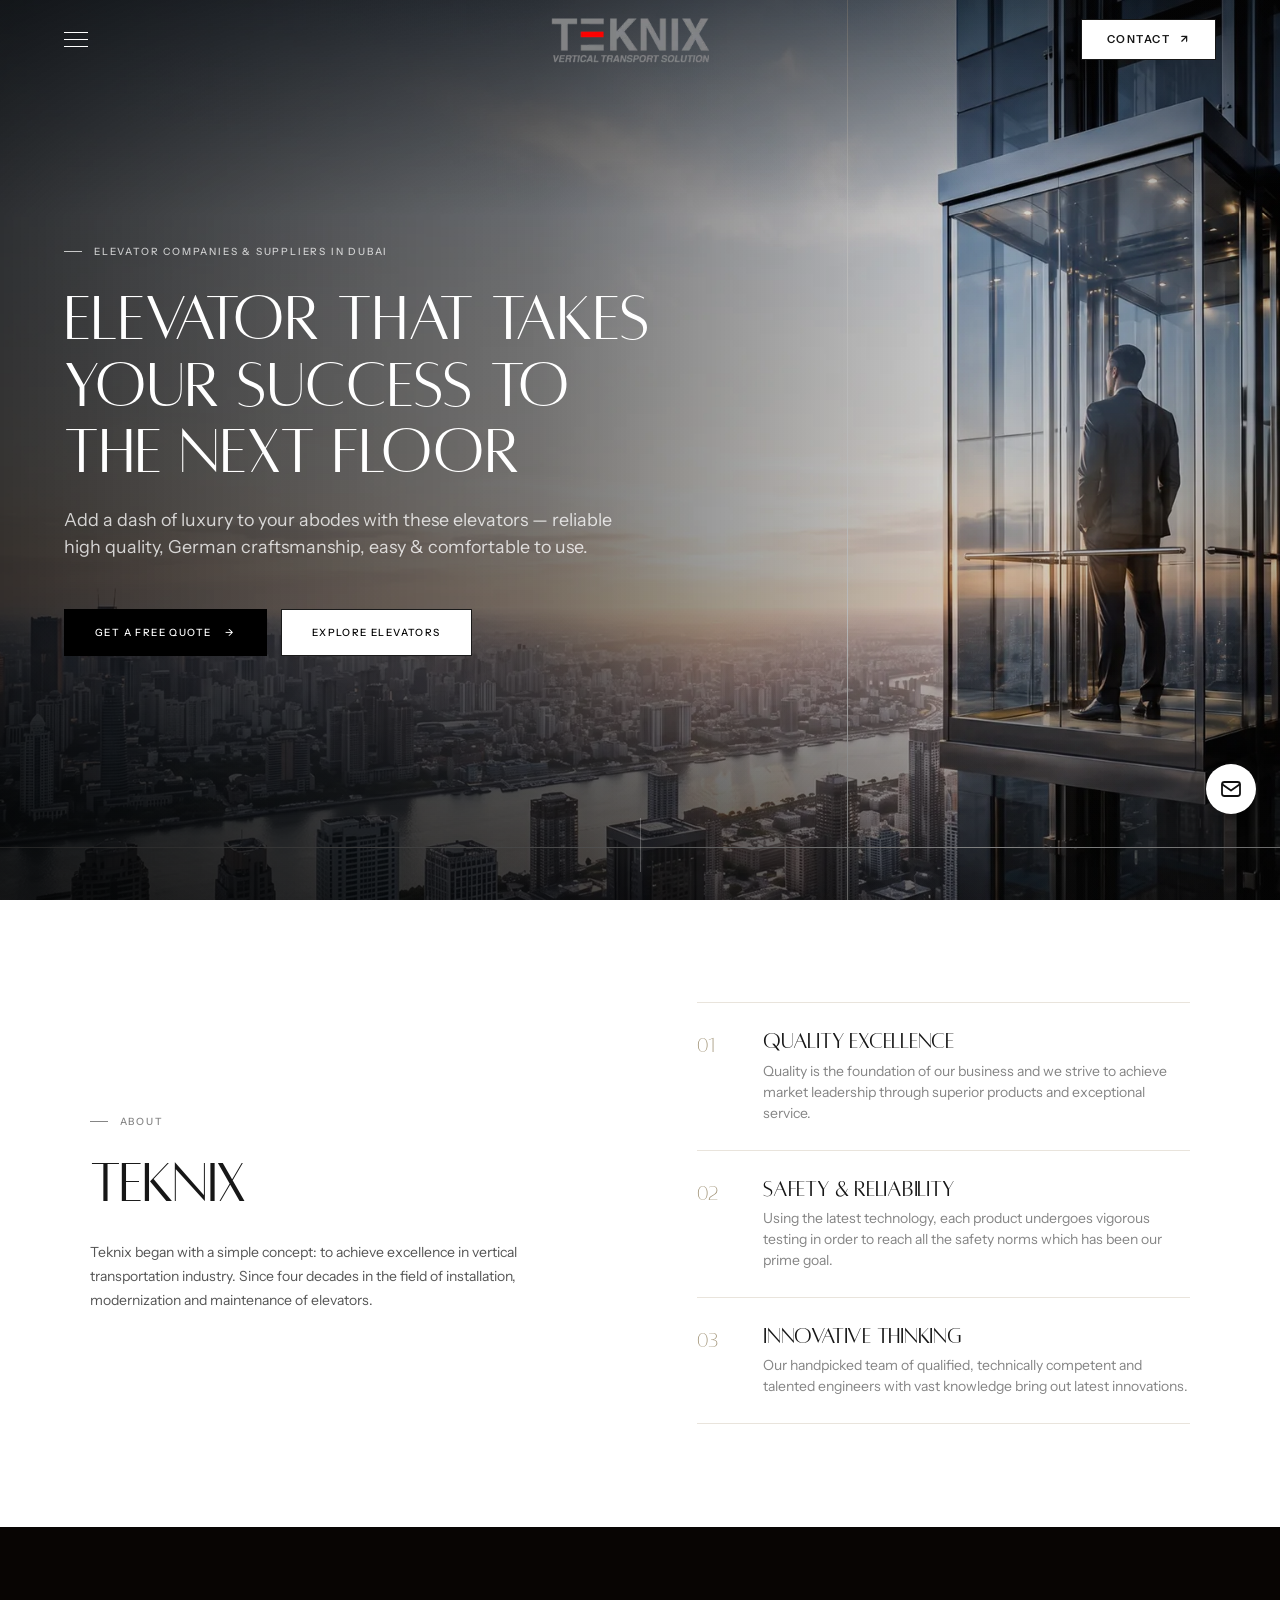
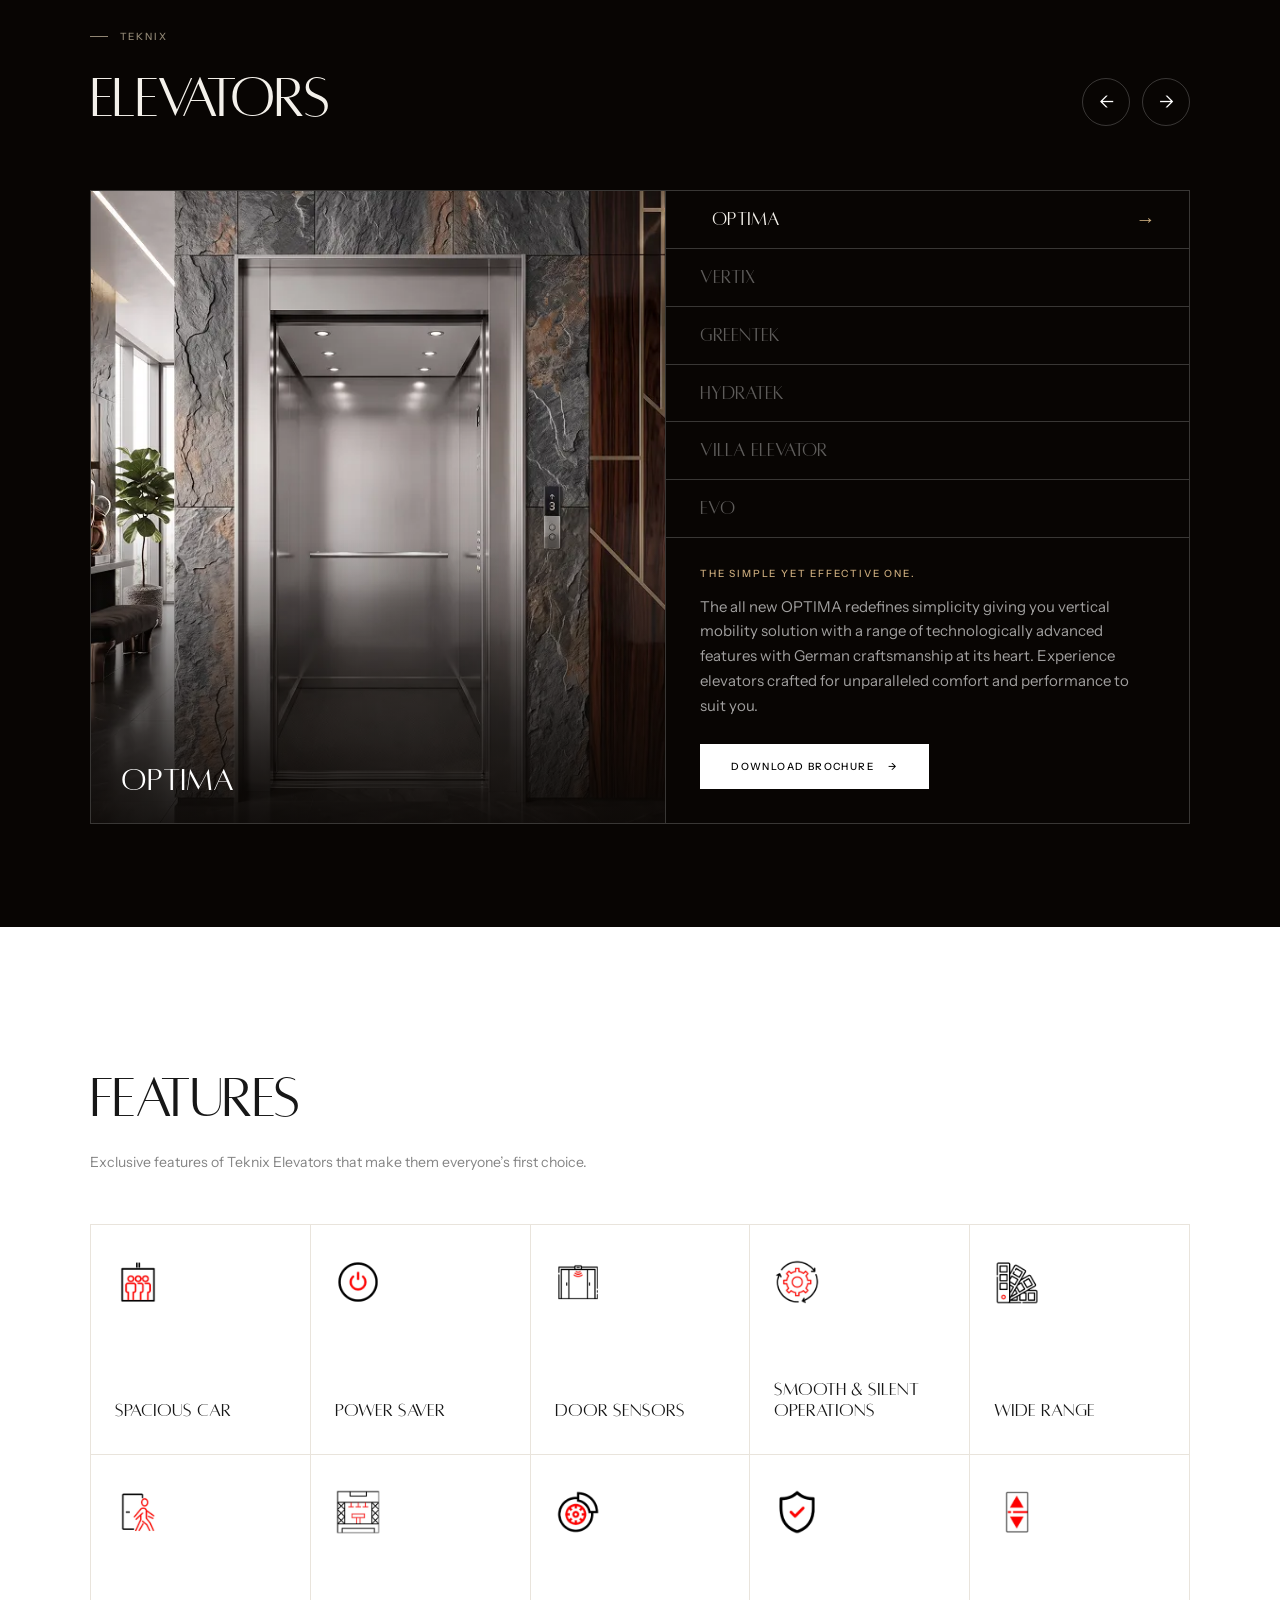
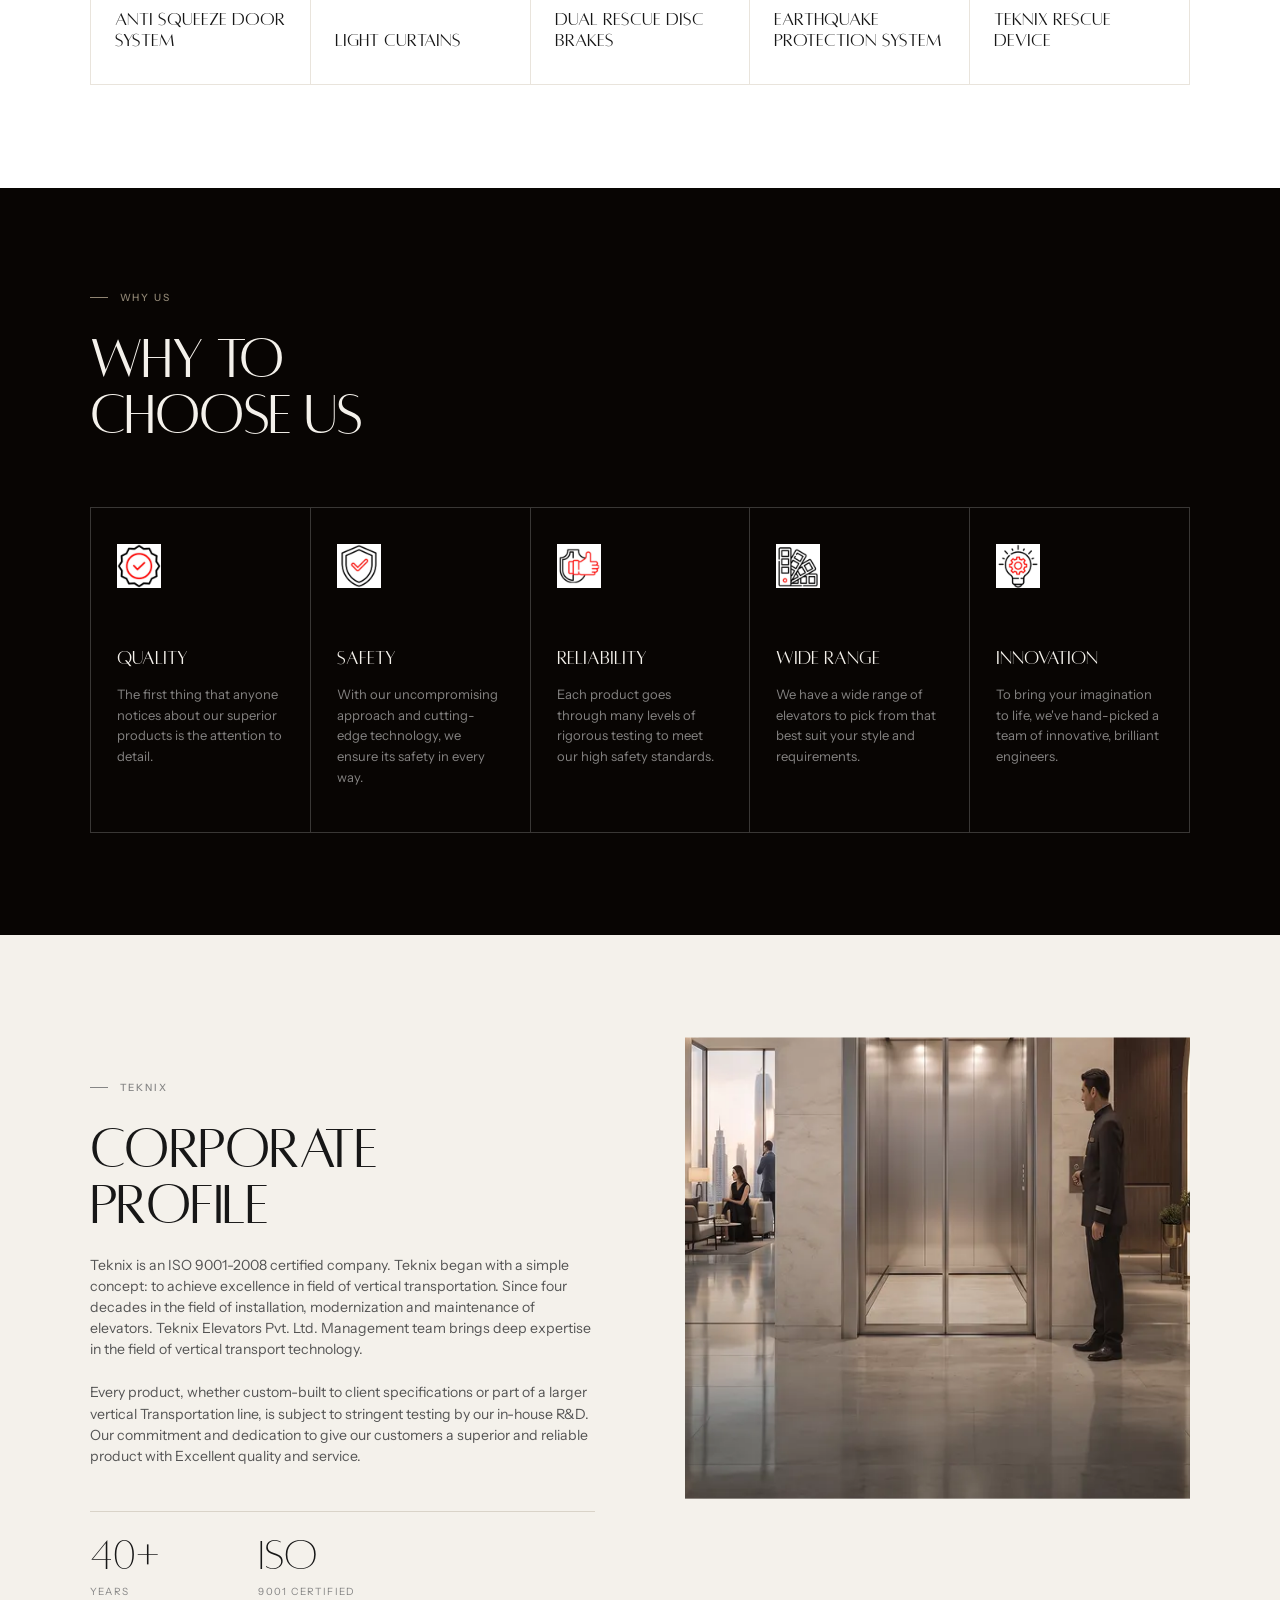
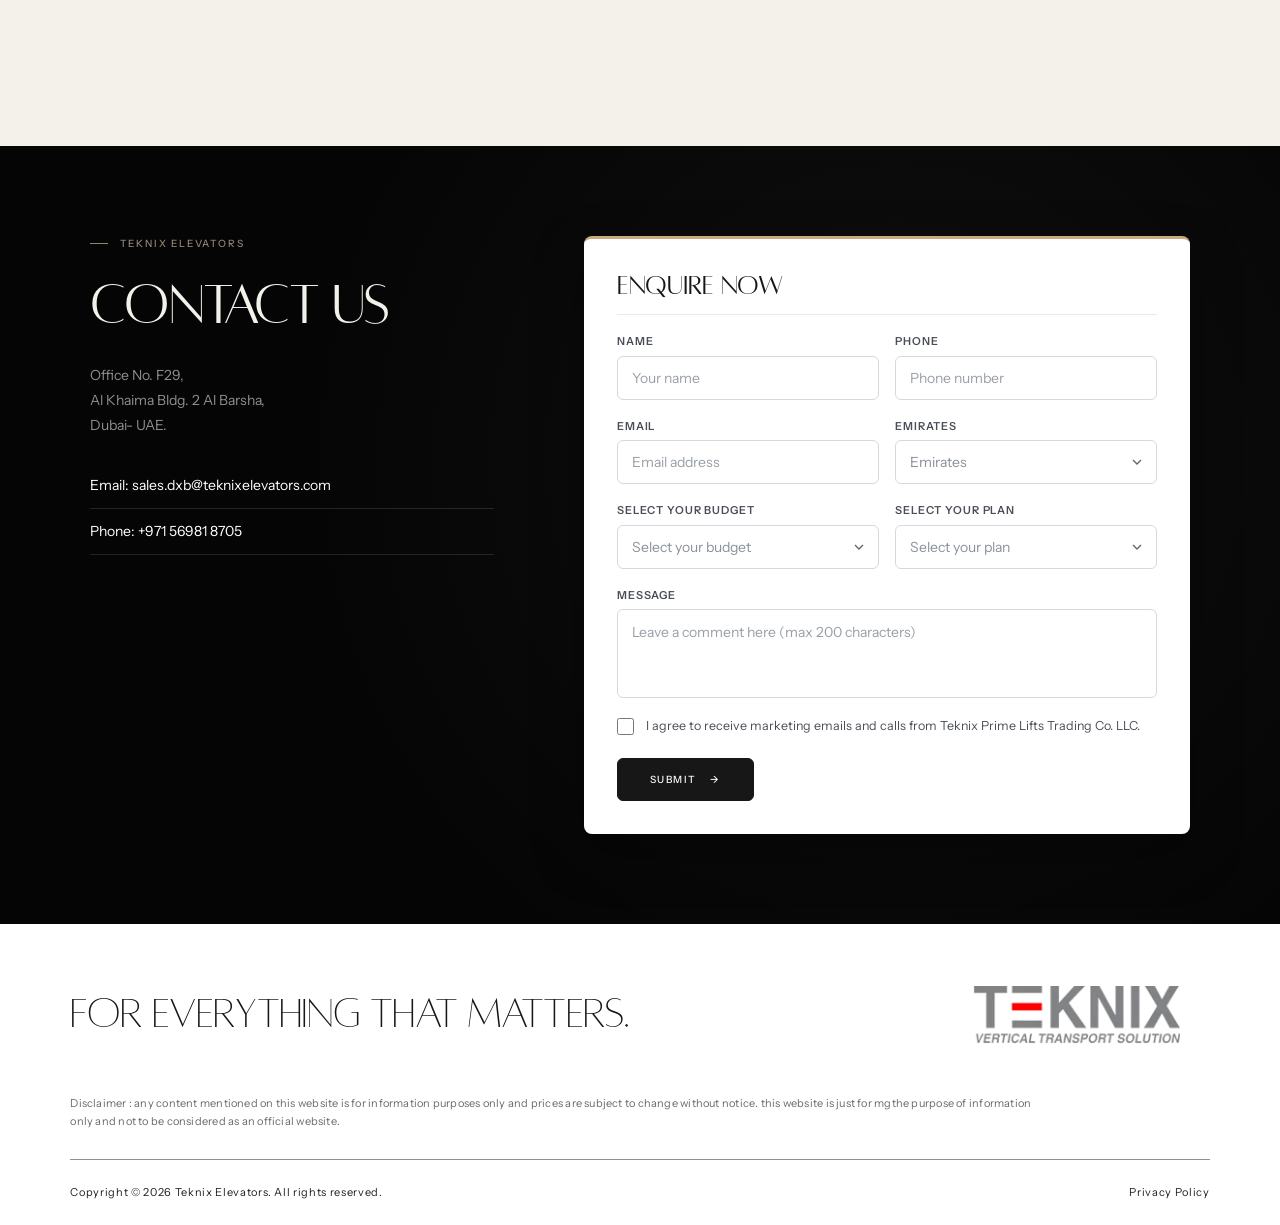
==== commit bc5b7edb: "Chages completed" ====
--- a/index.html
+++ b/index.html
@@ -40,9 +40,9 @@
     <link rel="preconnect" href="https://fonts.gstatic.com" crossorigin>
     <link href="https://fonts.googleapis.com/css2?family=Instrument+Sans:wght@400;500;600;700&display=swap"
         rel="stylesheet">
-    <link rel="preload" as="image" href="./Images/banner.png">
+    <link rel="preload" as="image" href="./Images/banner.webp">
     <link rel="stylesheet" href="./style.css">
-    <link rel="icon" href="./favicon.png" type="image/png">
+    <link rel="icon" href="./favicon.webp" type="image/png">
     <link rel="shortcut icon" href="./favicon.ico" type="image/x-icon">
 </head>
 
@@ -51,7 +51,7 @@
     <!-- NAV -->
     <header class="nav" id="nav" data-s="top">
         <button class="burger" id="burger" aria-label="Open menu"><i></i><i></i><i></i></button>
-        <a href="#top" class="logo" aria-label="Teknix Elevators"><img src="./icons/logo.png"
+        <a href="#top" class="logo" aria-label="Teknix Elevators"><img src="./Images/logo.webp"
                 alt="Teknix Elevators"></a>
         <a href="#contact" class="nc open-form"><span>CONTACT</span><span>↗</span></a>
     </header>
@@ -59,7 +59,7 @@
         <div class="bd" data-close></div>
         <aside class="pn">
             <div class="hd"><button class="cls" data-close aria-label="Close menu"><i></i><i></i></button><img
-                    src="./icons/footer-logo.png" alt="Teknix" height="40"></div>
+                    src="./Images/logo.webp" alt="Teknix" height="40"></div>
             <ul>
                 <li><a href="#top" data-close>Home</a></li>
                 <li><a href="#about" data-close>About</a></li>
@@ -76,8 +76,8 @@
         <section class="hero">
             <div class="bg">
                 <picture>
-                    <source media="(max-width: 768px)" srcset="./Images/mobi-banner.png">
-                    <img src="./Images/banner.png" alt="Teknix elevators and escalators in a modern building">
+                    <source media="(max-width: 768px)" srcset="./Images/mobi-banner.webp">
+                    <img src="./Images/banner.webp" alt="Teknix elevators and escalators in a modern building">
                 </picture>
             </div>
             </div>
@@ -135,18 +135,18 @@
                         aria-label="Next">→</button></div>
             </div>
             <div class="pgrid rv">
-                <div class="pimg"><img class="vimg" src="./Images/optima.png" alt="OPTIMA" loading="lazy">
+                <div class="pimg"><img class="vimg" src="./Images/optima.webp" alt="OPTIMA" loading="lazy">
                     <div class="tag">OPTIMA</div>
                 </div>
                 <div class="pinfo">
                     <ul class="tabs" role="tablist">
-                        <li role="tab" tabindex="0" data-i="0" data-img="./Images/optima.png" class="on">OPTIMA
+                        <li role="tab" tabindex="0" data-i="0" data-img="./Images/optima.webp" class="on">OPTIMA
                         </li>
-                        <li role="tab" tabindex="0" data-i="1" data-img="./Images/vertix.png">VERTIX</li>
-                        <li role="tab" tabindex="0" data-i="2" data-img="./Images/greentek.png">GREENTEK</li>
-                        <li role="tab" tabindex="0" data-i="3" data-img="./Images/hydratek.png">HYDRATEK</li>
-                        <li role="tab" tabindex="0" data-i="4" data-img="./Images/villa-matek.png">VILLA ELEVATOR</li>
-                        <li role="tab" tabindex="0" data-i="5" data-img="./Images/evo.png">EVO</li>
+                        <li role="tab" tabindex="0" data-i="1" data-img="./Images/vertix.webp">VERTIX</li>
+                        <li role="tab" tabindex="0" data-i="2" data-img="./Images/greentek.webp">GREENTEK</li>
+                        <li role="tab" tabindex="0" data-i="3" data-img="./Images/hydratek.webp">HYDRATEK</li>
+                        <li role="tab" tabindex="0" data-i="4" data-img="./Images/villa-matek.webp">VILLA ELEVATOR</li>
+                        <li role="tab" tabindex="0" data-i="5" data-img="./Images/evo.webp">EVO</li>
                     </ul>
                     <div class="pdesc">
                         <div class="pstack">
@@ -291,7 +291,7 @@
                     <div><b>ISO</b><span>9001 Certified</span></div>
                 </div>
             </div>
-            <div class="im ri" data-ri><img src="./Images/corp-profile.png" alt="People using Teknix elevators"
+            <div class="im ri" data-ri><img src="./Images/corp-profile.webp" alt="People using Teknix elevators"
                     loading="lazy"></div>
         </section>
 
@@ -314,10 +314,10 @@
     <!-- FOOTER -->
     <footer class="foot">
         <div class="top">
-            <h2>For everything that matters.</h2><img src="./icons/logo.png" alt="Teknix Prime Lifts Trading Co. LLC">
+            <h2>For everything that matters.</h2><img src="./Images/logo.webp" alt="Teknix Prime Lifts Trading Co. LLC">
         </div>
         <p class="disc">Disclaimer : any content mentioned on this website is for information purposes only and prices
-            are subject to change without notice. this website is just for the purpose of information only and not to be
+            are subject to change without notice. this website is just for mgthe purpose of information only and not to be
             considered as an official website.</p>
         <div class="bot"><span>Copyright © 2026 Teknix Elevators. All rights reserved.</span><a
                 href="https://www.teknixelevators.com/privacy-policy" target="_blank" rel="noopener">Privacy Policy</a>
